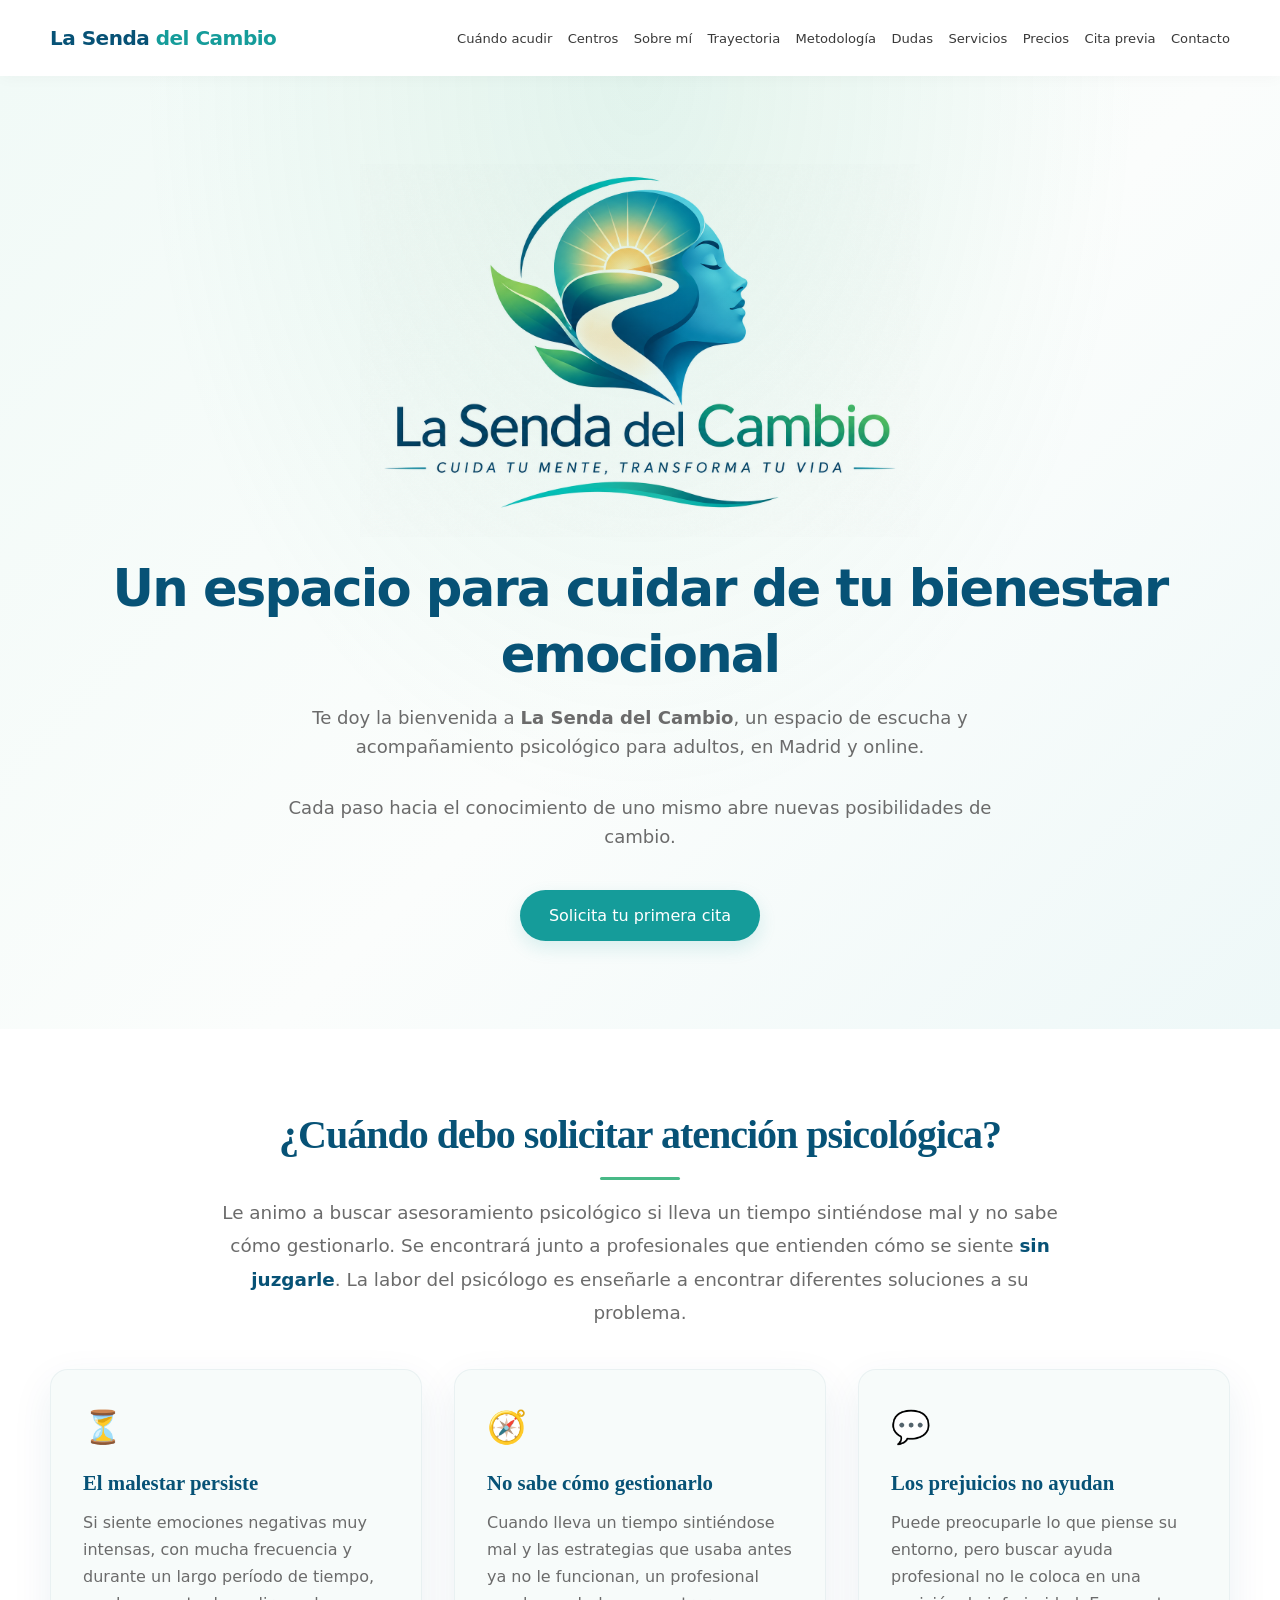
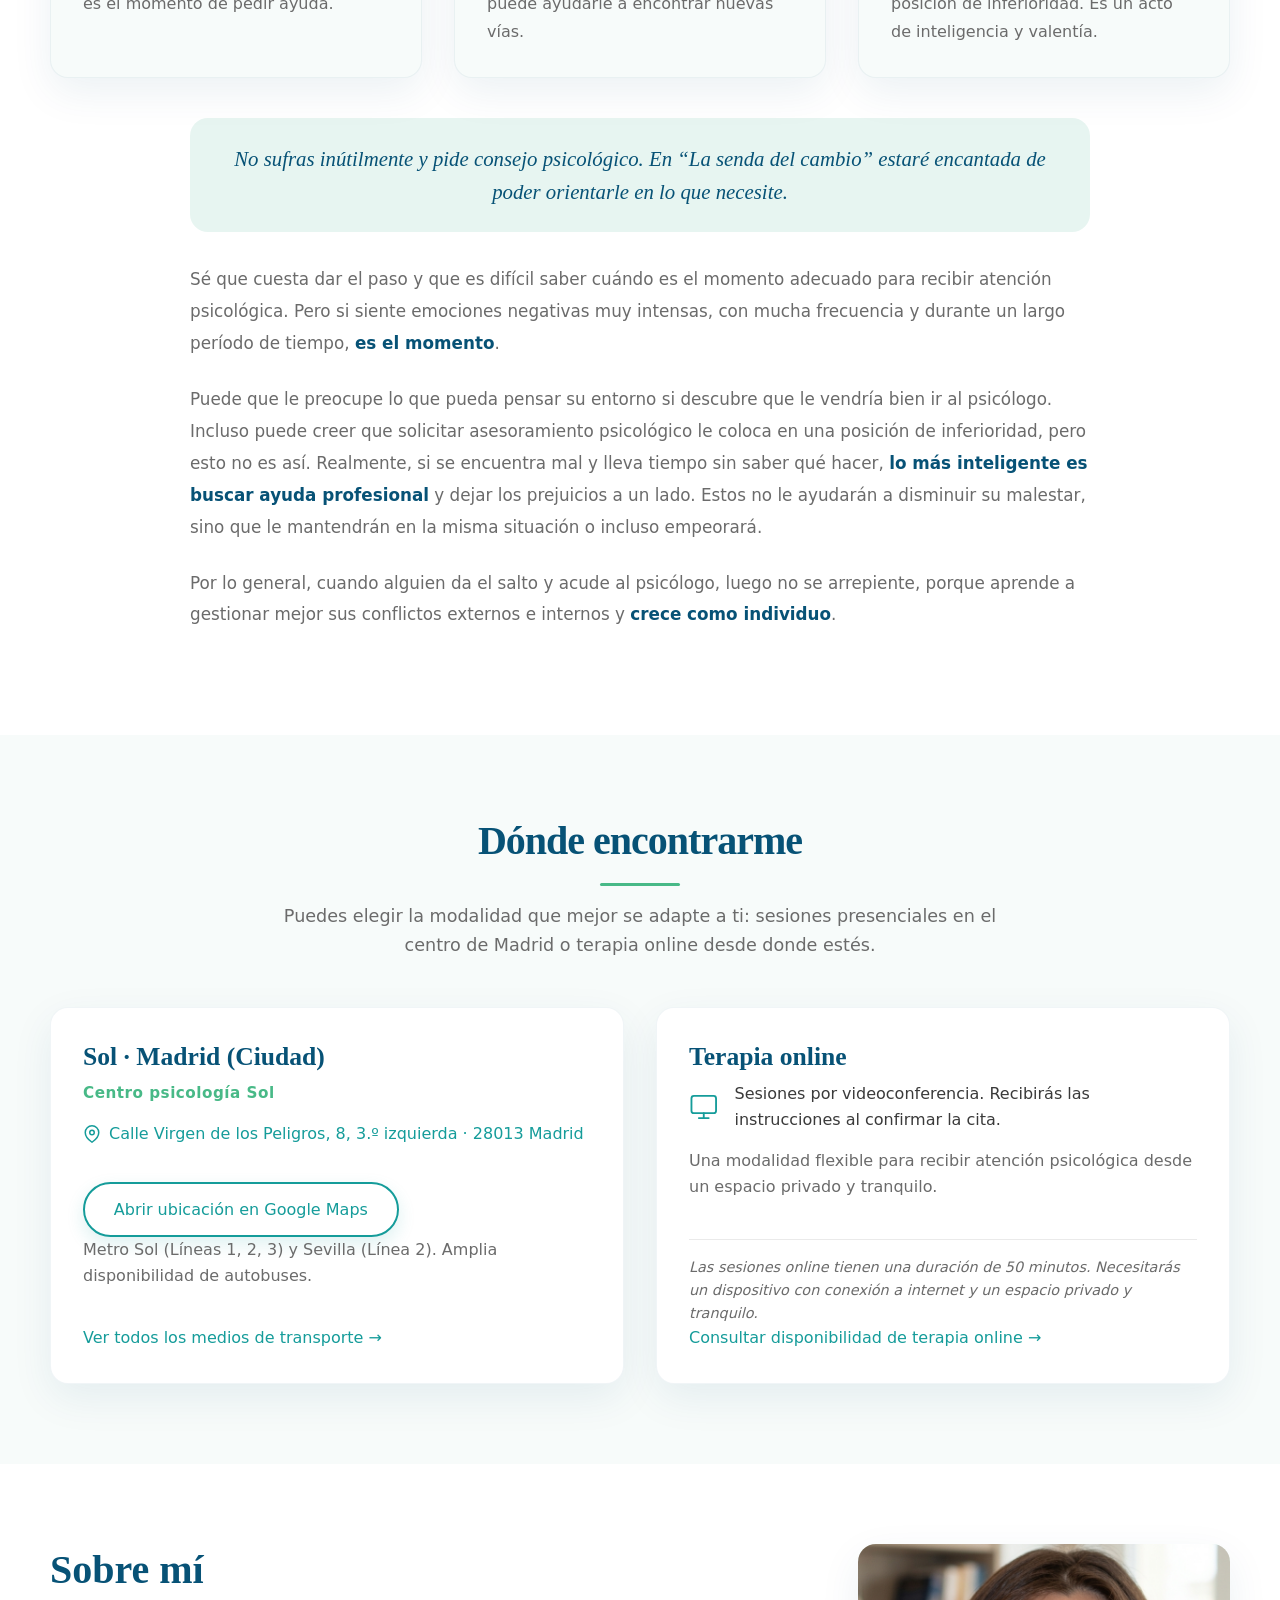
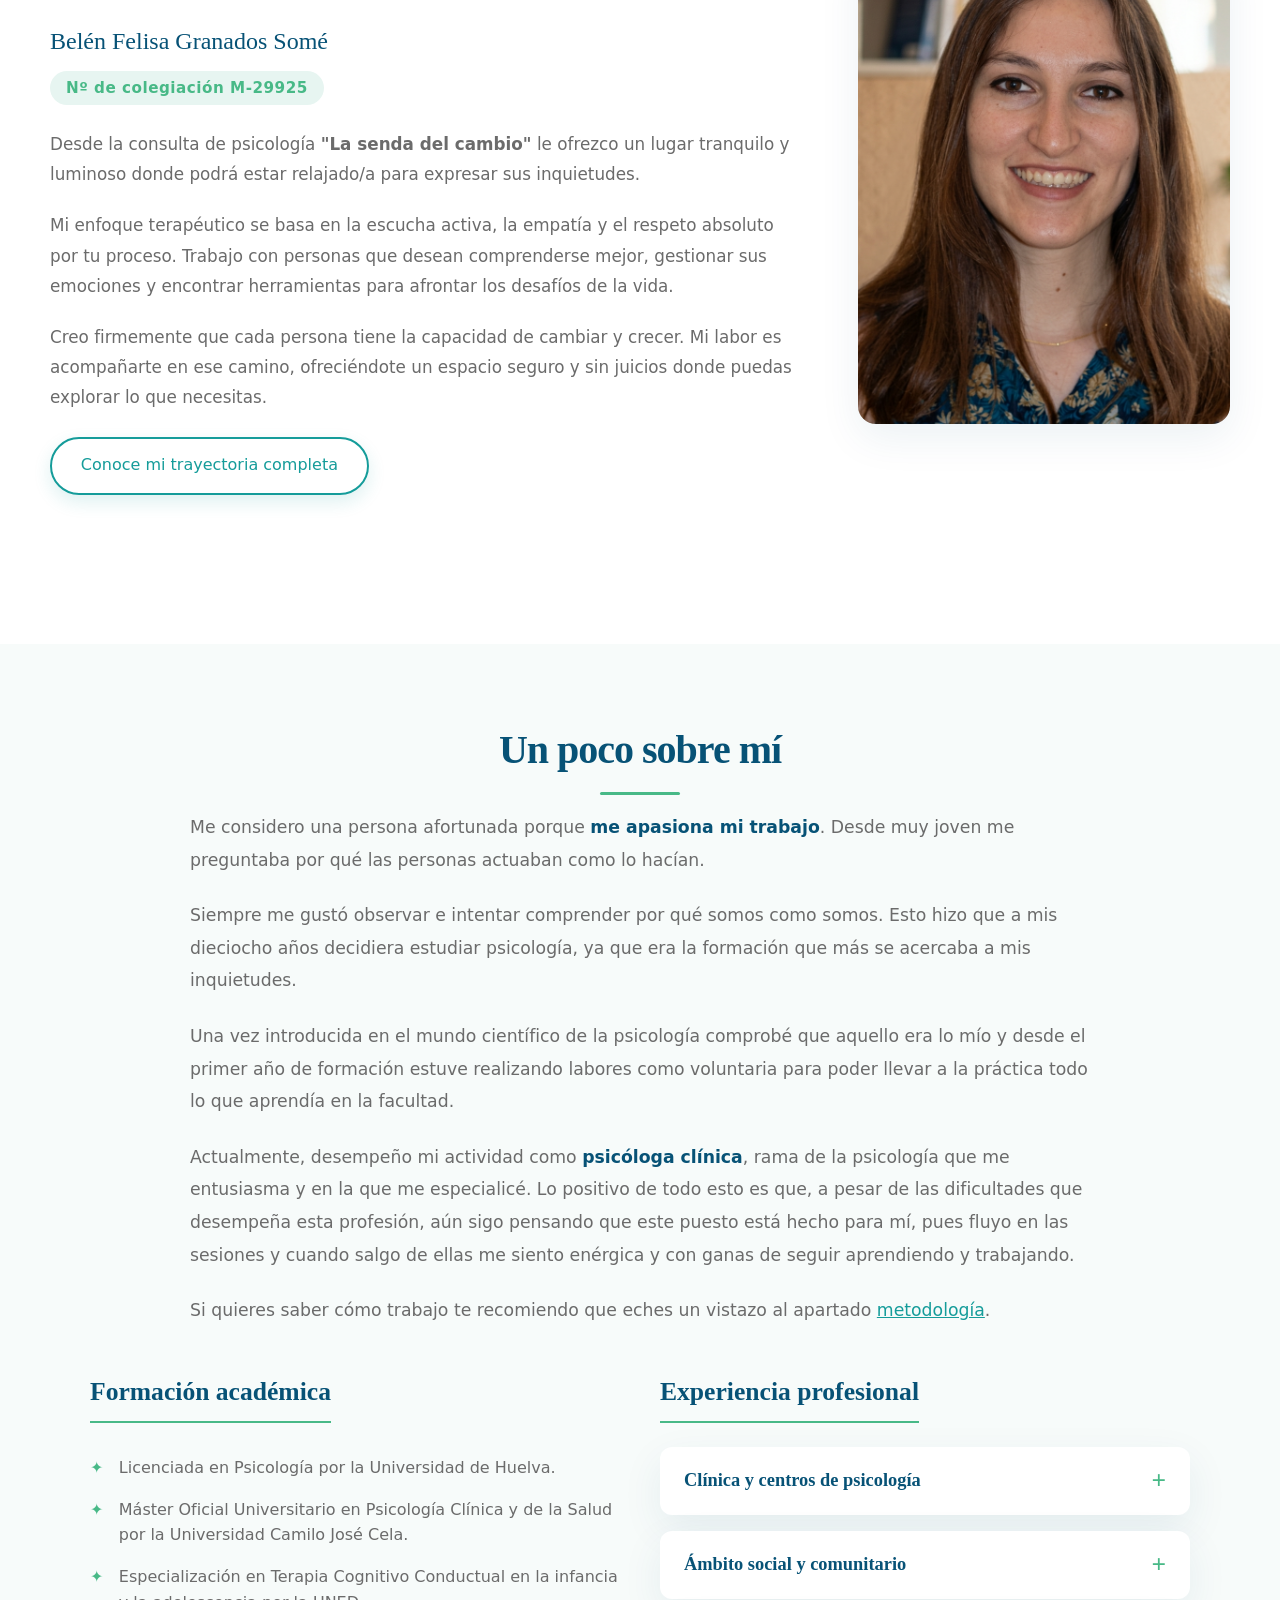
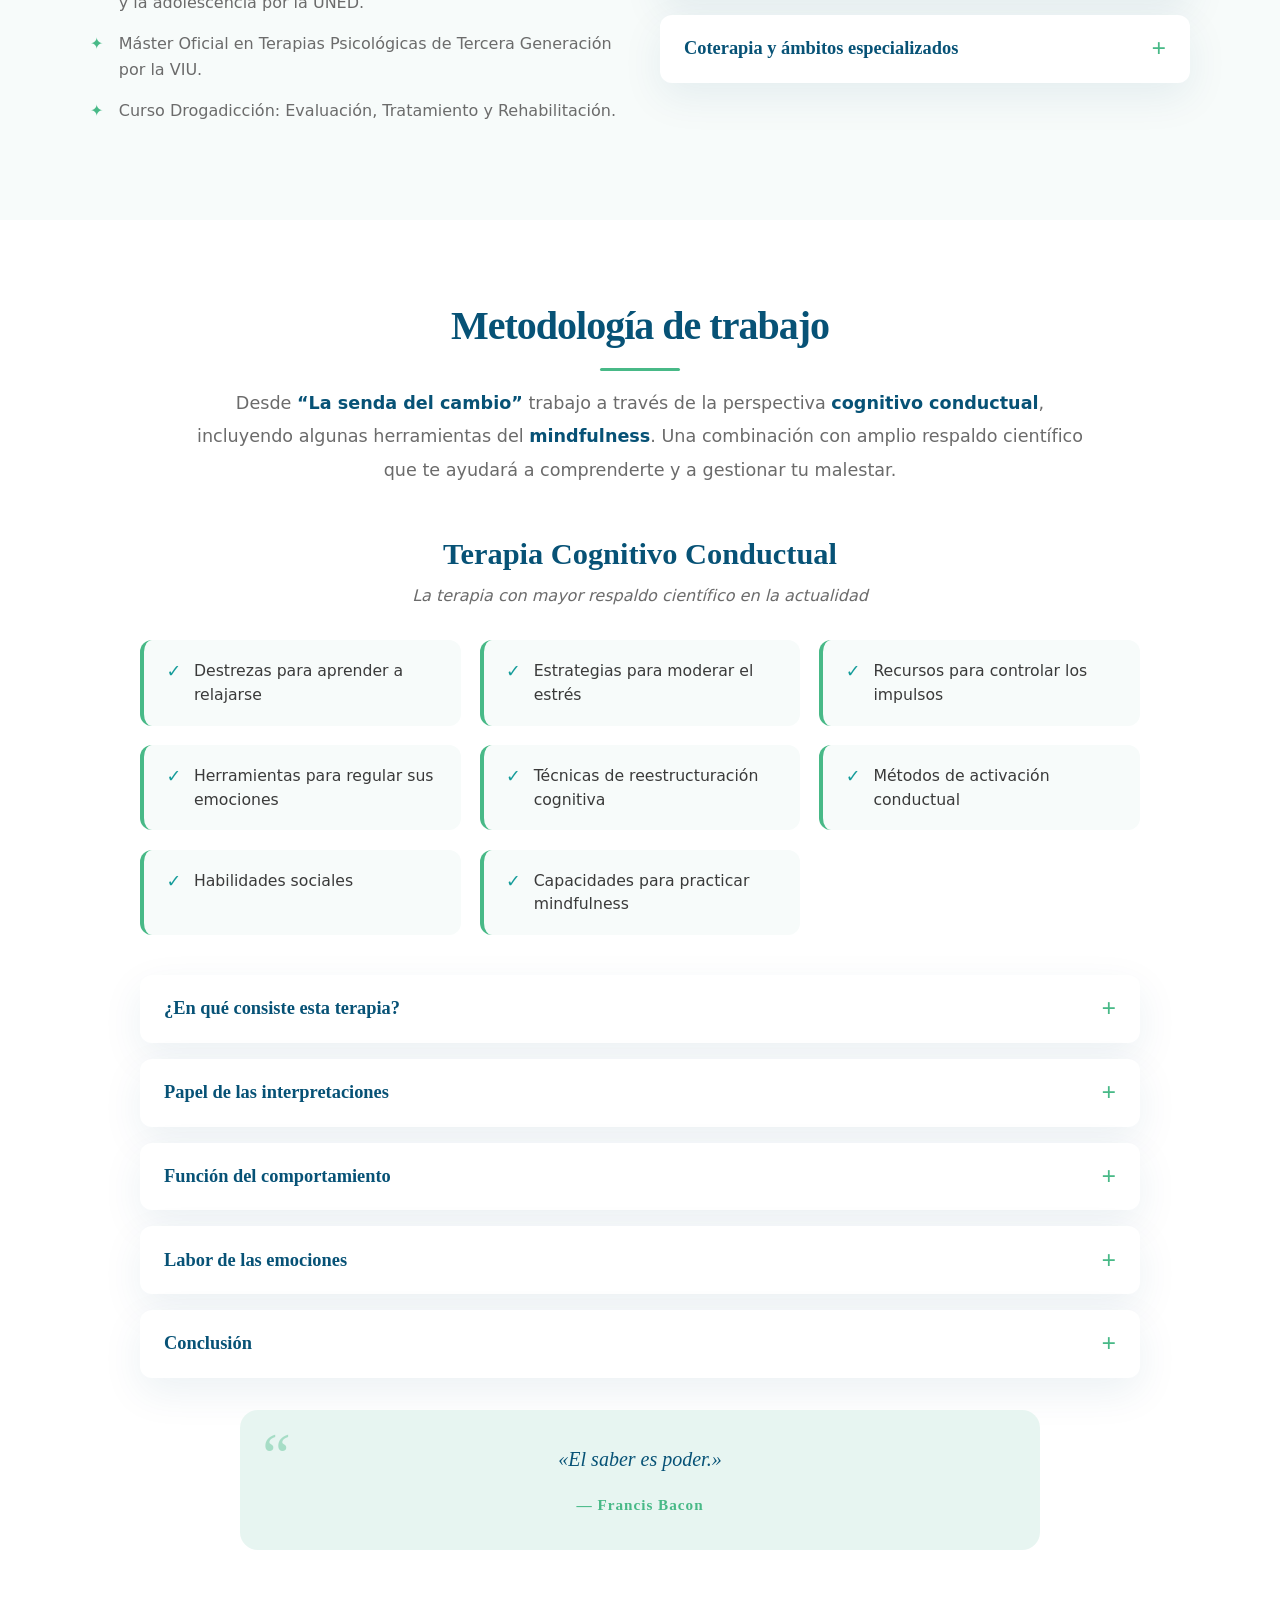
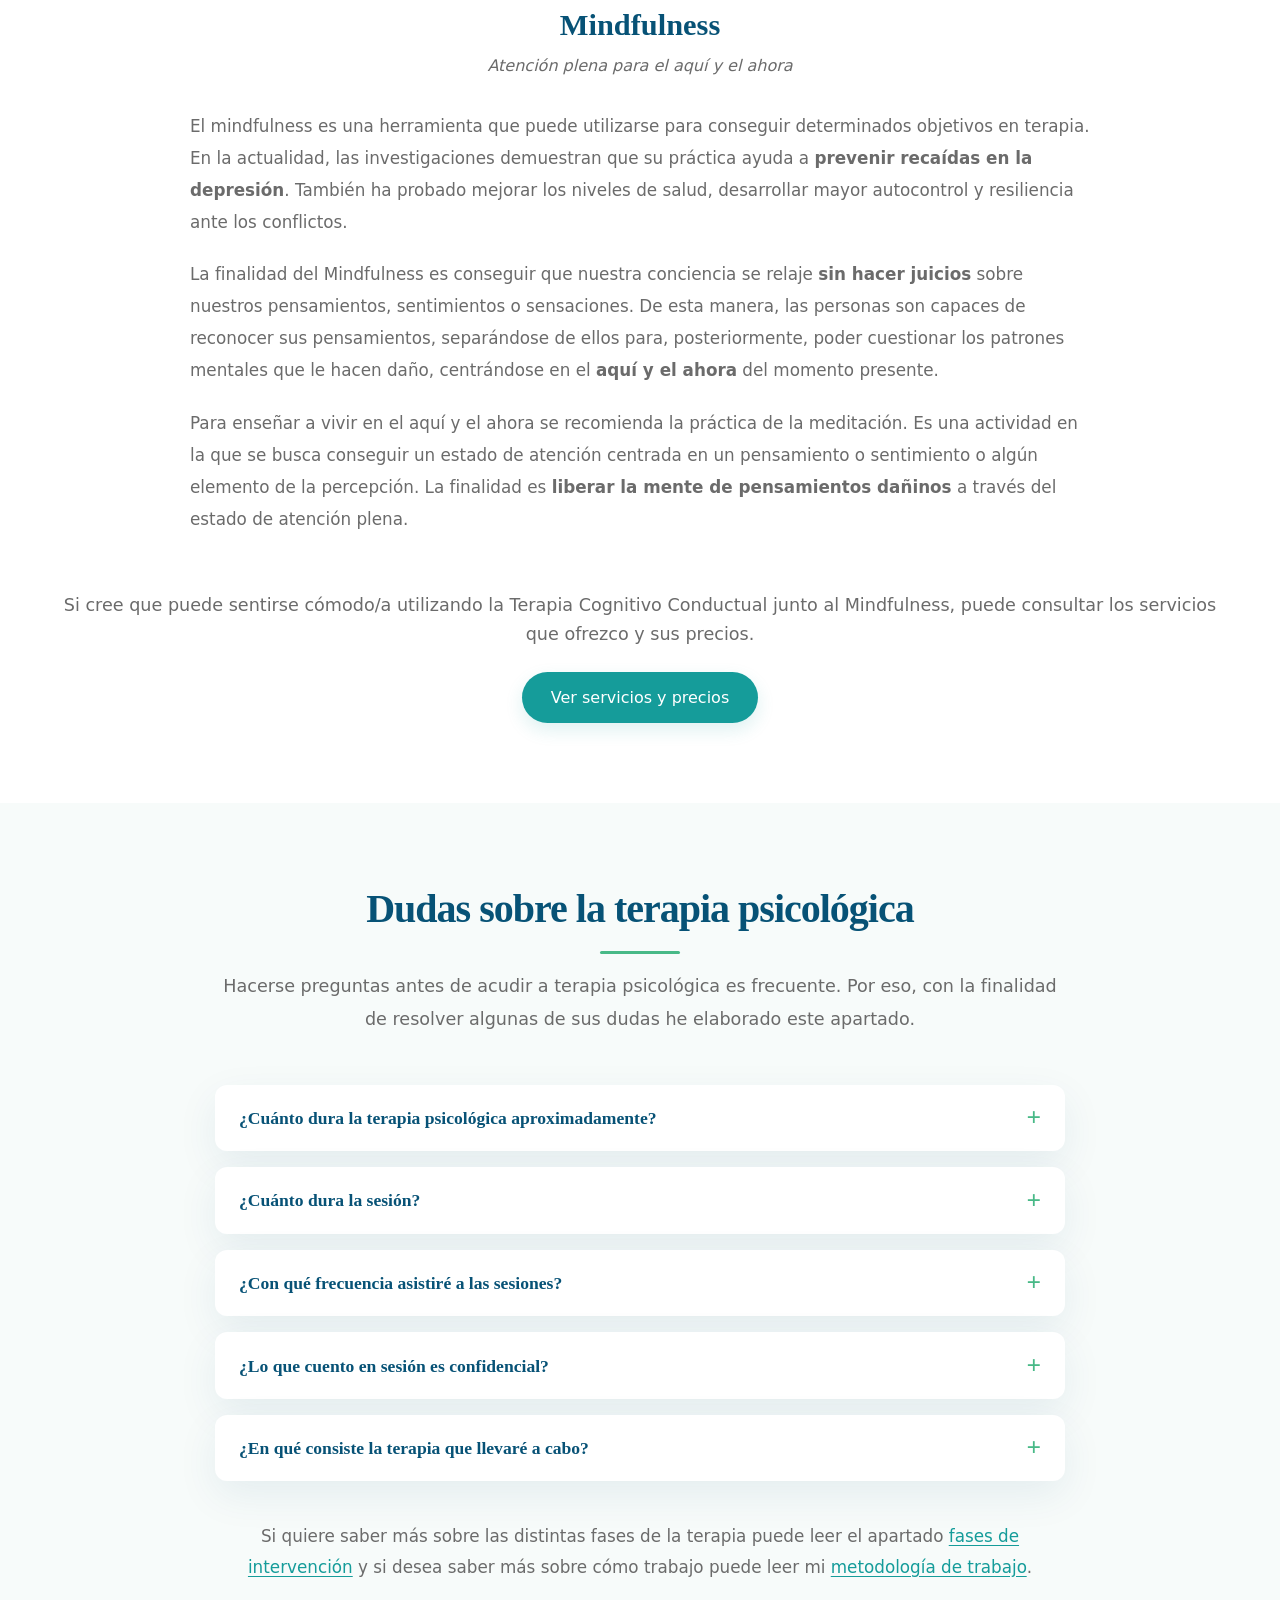
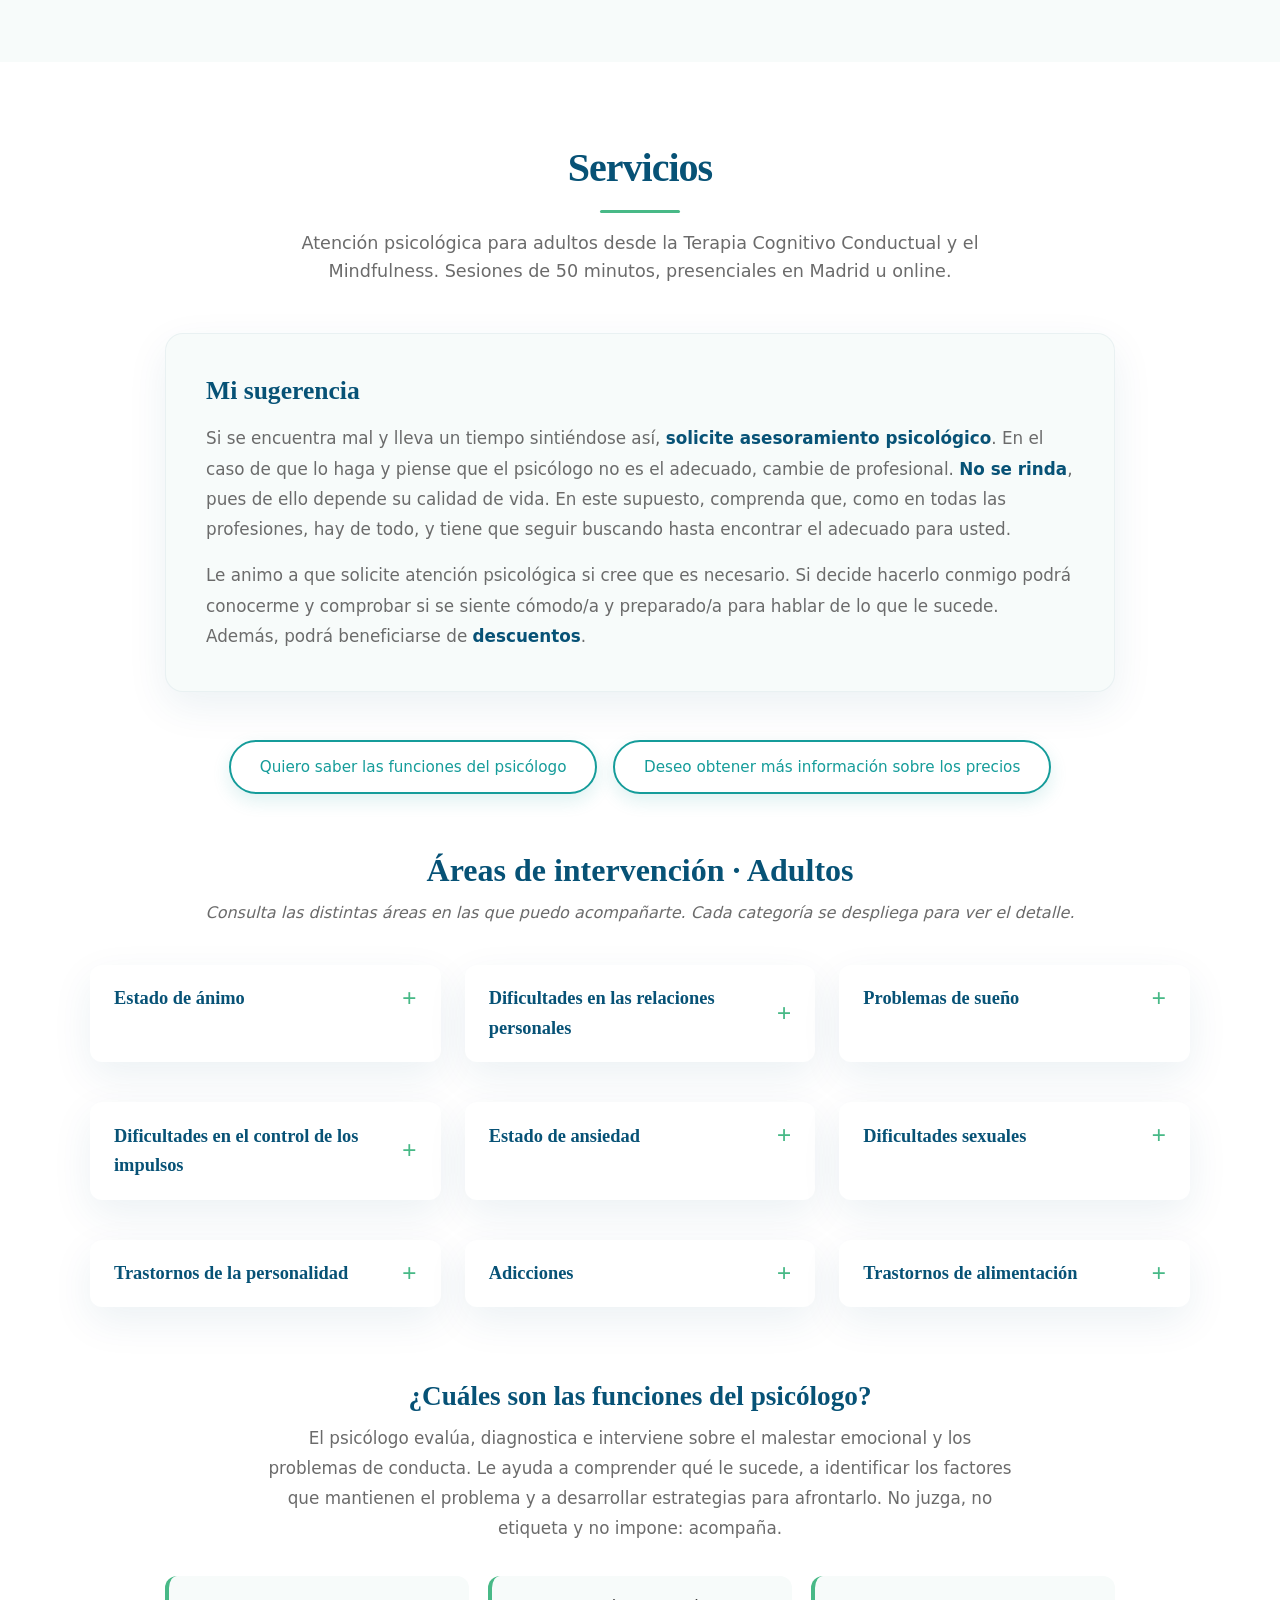
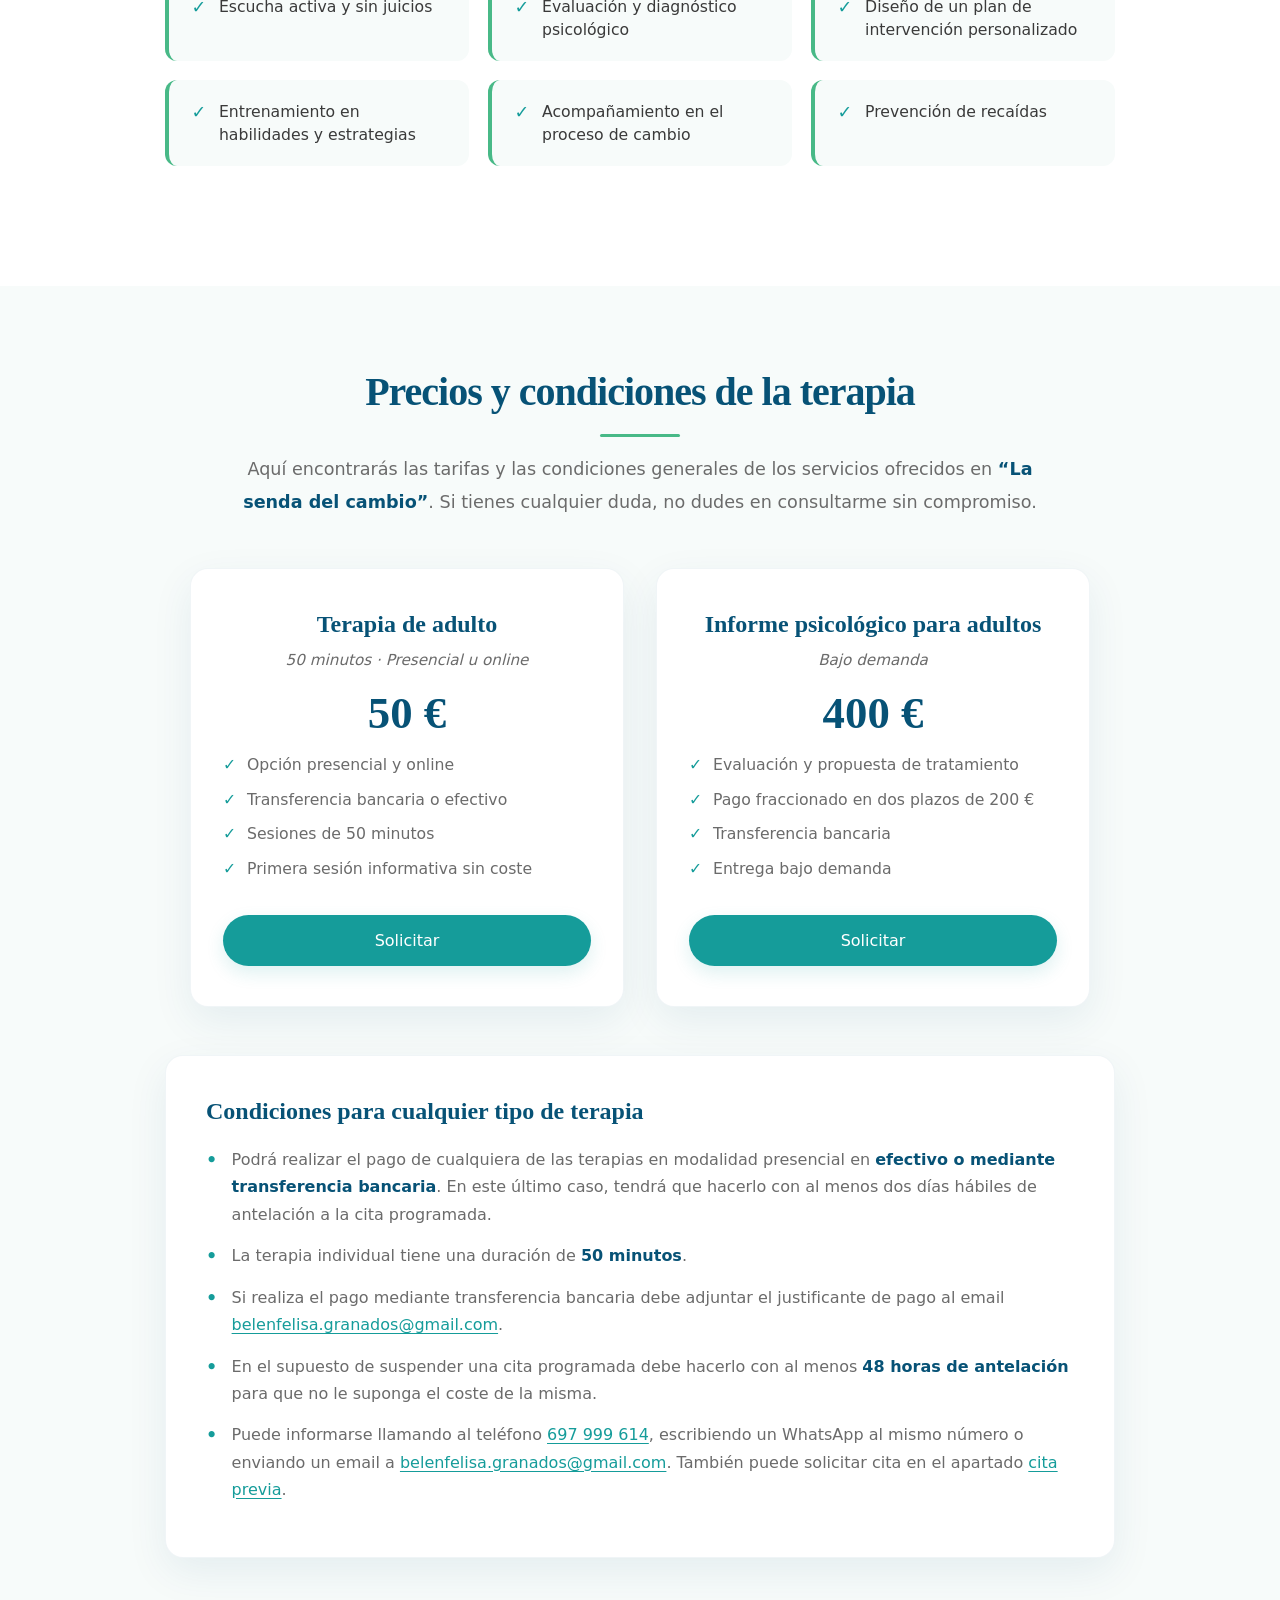
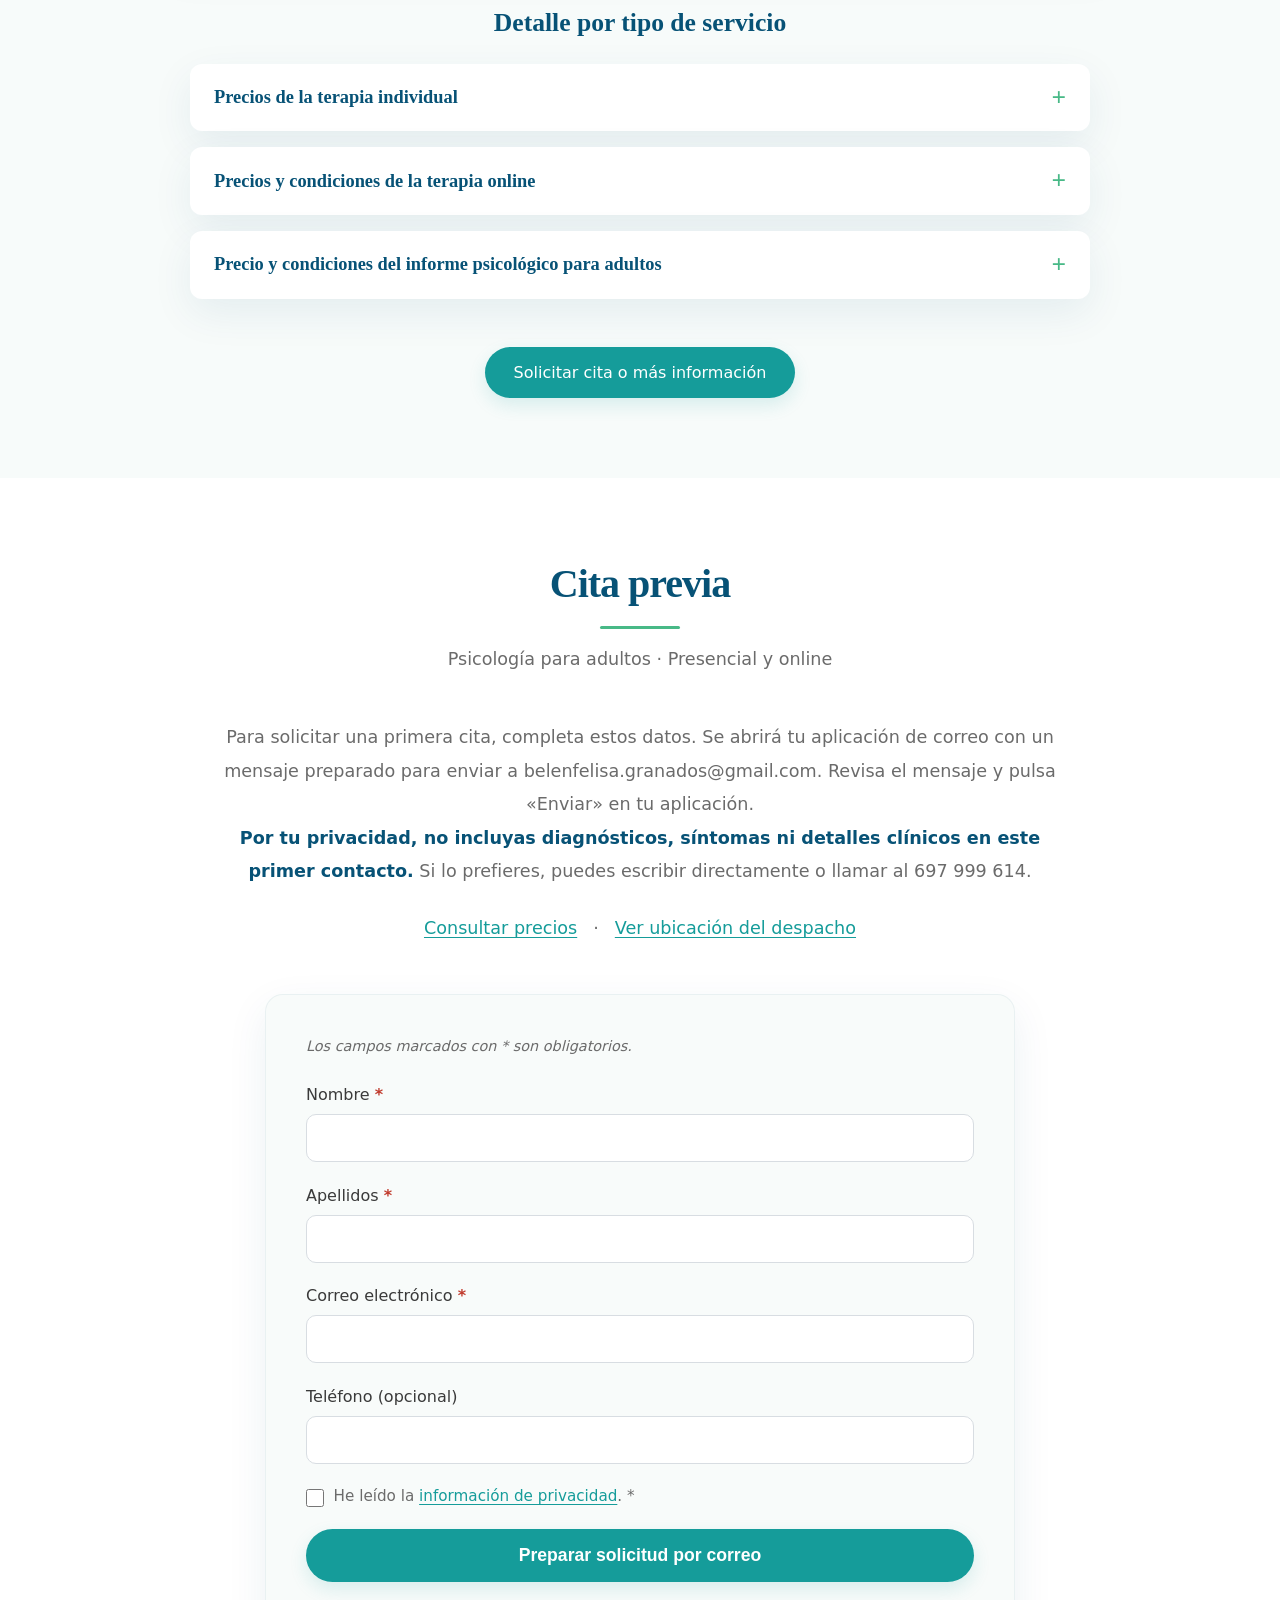
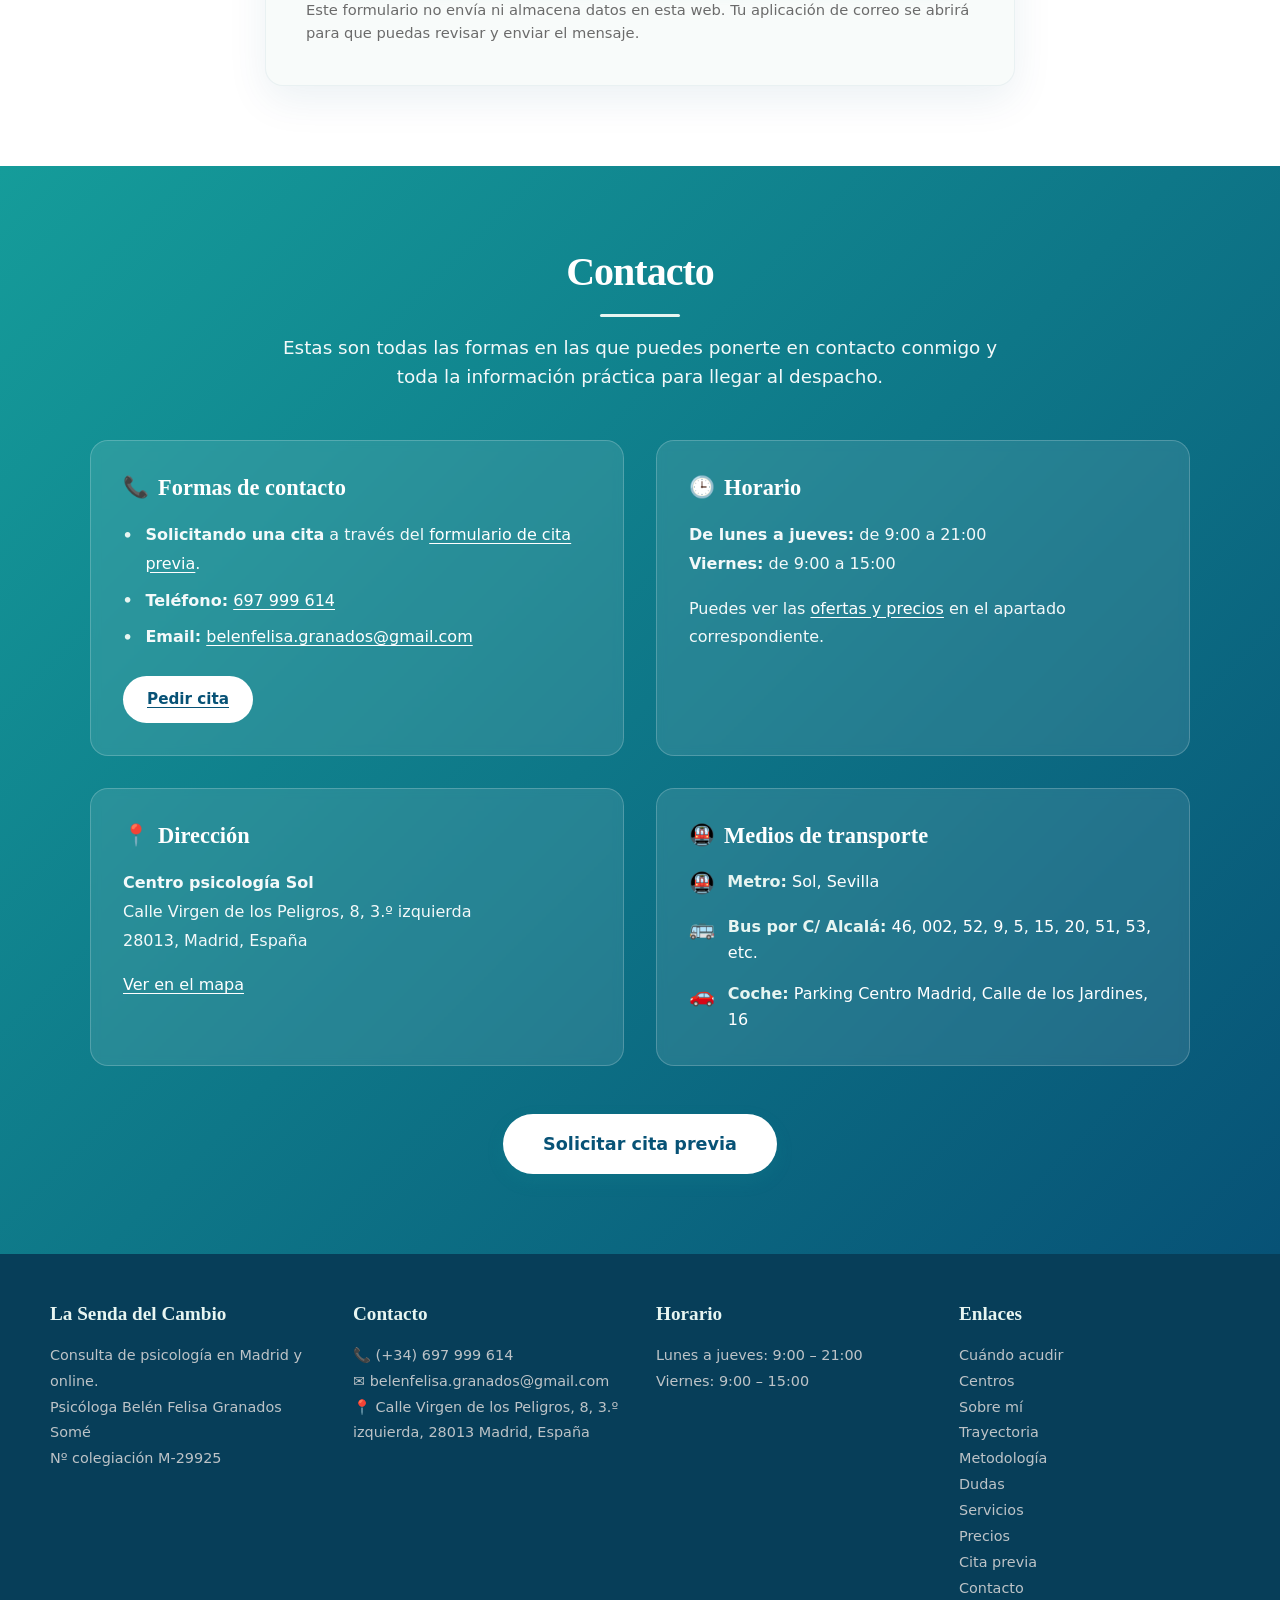
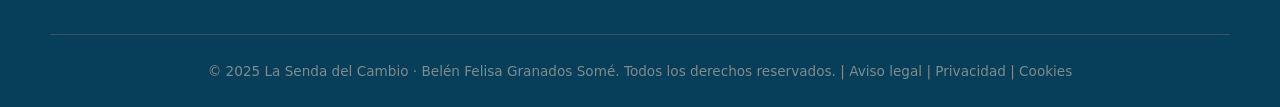
==== index.html @ 0f5fda0b "Actualización de archivos" ====
<!DOCTYPE html>
<html lang="es">
<head>
    <meta charset="UTF-8">
    <meta name="viewport" content="width=device-width, initial-scale=1.0">
    <title>La Senda del Cambio | Psicología en Madrid y online</title>
    <meta name="theme-color" content="#075276">
    <meta name="description" content="Atención psicológica para adultos en Madrid y online. Belén Felisa Granados Somé. Terapia Cognitivo-Conductual y Mindfulness. Consulta información y solicita una primera cita.">
    <meta name="robots" content="index,follow">
    <meta property="og:type" content="website">
    <meta property="og:title" content="La Senda del Cambio | Psicología para adultos">
    <meta property="og:description" content="Un espacio para cuidar de tu bienestar emocional. Atención psicológica para adultos en Madrid y online.">
    <meta property="og:image" content="img/logo-la-senda-del-cambio.png">
    <meta name="twitter:card" content="summary_large_image">
    <link rel="stylesheet" href="css/styles.css">
</head>
<body>

    <a class="skip-link" href="#contenido">Saltar al contenido</a>

    <!-- HEADER -->
    <header>
        <div class="container header-content">
            <div class="logo">La Senda <span>del Cambio</span></div>
            <button class="menu-toggle" type="button" aria-controls="main-navigation" aria-expanded="false">☰ <span>Menú</span></button>
            <nav id="main-navigation" aria-label="Navegación principal">
                <ul>
                    <li><a href="#cuando">Cuándo acudir</a></li>
                    <li><a href="#centros">Centros</a></li>
                    <li><a href="#sobre-mi">Sobre mí</a></li>
                    <li><a href="#trayectoria">Trayectoria</a></li>
                    <li><a href="#metodologia">Metodología</a></li>
                    <li><a href="#dudas">Dudas</a></li>
                    <li><a href="#servicios">Servicios</a></li>
                    <li><a href="#precios">Precios</a></li>
                    <li><a href="#cita">Cita previa</a></li>
                    <li><a href="#contacto">Contacto</a></li>
                </ul>
            </nav>
        </div>
    </header>

    <main id="contenido">
    <!-- HERO -->
    <section class="hero">
        <div class="container">
            <img class="hero-brand" src="img/logo-la-senda-del-cambio.png" alt="La Senda del Cambio — Cuida tu mente, transforma tu vida" width="1536" height="1024" fetchpriority="high">
            <h1>Un espacio para cuidar de tu bienestar emocional</h1>
            <p>Te doy la bienvenida a <strong>La Senda del Cambio</strong>, un espacio de escucha y acompañamiento psicológico para adultos, en Madrid y online.</p>
            <p class="hero-lead">Cada paso hacia el conocimiento de uno mismo abre nuevas posibilidades de cambio.</p>
            <a href="#cita" class="btn">Solicita tu primera cita</a>
        </div>
    </section>

    <!-- CUÁNDO RECIBIR ATENCIÓN PSICOLÓGICA -->
    <section id="cuando" class="cuando-atencion">
        <div class="container">
            <h2 class="section-title">¿Cuándo debo solicitar atención psicológica?</h2>
            <p class="intro">
                Le animo a buscar asesoramiento psicológico si lleva un tiempo sintiéndose mal y no sabe cómo gestionarlo. Se encontrará junto a profesionales que entienden cómo se siente <strong>sin juzgarle</strong>. La labor del psicólogo es enseñarle a encontrar diferentes soluciones a su problema.
            </p>
            <div class="cuando-grid">
                <div class="cuando-item">
                    <span class="icono">⏳</span>
                    <h3>El malestar persiste</h3>
                    <p>Si siente emociones negativas muy intensas, con mucha frecuencia y durante un largo período de tiempo, es el momento de pedir ayuda.</p>
                </div>
                <div class="cuando-item">
                    <span class="icono">🧭</span>
                    <h3>No sabe cómo gestionarlo</h3>
                    <p>Cuando lleva un tiempo sintiéndose mal y las estrategias que usaba antes ya no le funcionan, un profesional puede ayudarle a encontrar nuevas vías.</p>
                </div>
                <div class="cuando-item">
                    <span class="icono">💬</span>
                    <h3>Los prejuicios no ayudan</h3>
                    <p>Puede preocuparle lo que piense su entorno, pero buscar ayuda profesional no le coloca en una posición de inferioridad. Es un acto de inteligencia y valentía.</p>
                </div>
            </div>
            <div class="cuando-texto-largo">
                <p class="destacado">No sufras inútilmente y pide consejo psicológico. En “La senda del cambio” estaré encantada de poder orientarle en lo que necesite.</p>
                <p>Sé que cuesta dar el paso y que es difícil saber cuándo es el momento adecuado para recibir atención psicológica. Pero si siente emociones negativas muy intensas, con mucha frecuencia y durante un largo período de tiempo, <strong>es el momento</strong>.</p>
                <p>Puede que le preocupe lo que pueda pensar su entorno si descubre que le vendría bien ir al psicólogo. Incluso puede creer que solicitar asesoramiento psicológico le coloca en una posición de inferioridad, pero esto no es así. Realmente, si se encuentra mal y lleva tiempo sin saber qué hacer, <strong>lo más inteligente es buscar ayuda profesional</strong> y dejar los prejuicios a un lado. Estos no le ayudarán a disminuir su malestar, sino que le mantendrán en la misma situación o incluso empeorará.</p>
                <p>Por lo general, cuando alguien da el salto y acude al psicólogo, luego no se arrepiente, porque aprende a gestionar mejor sus conflictos externos e internos y <strong>crece como individuo</strong>.</p>
            </div>
        </div>
    </section>

    <!-- CENTROS -->
    <section id="centros" class="centros">
        <div class="container">
            <h2 class="section-title">Dónde encontrarme</h2>
            <p class="section-subtitle">Puedes elegir la modalidad que mejor se adapte a ti: sesiones presenciales en el centro de Madrid o terapia online desde donde estés.</p>
            <div class="centros-grid">
                <div class="centro-card">
                    <h3>Sol · Madrid (Ciudad)</h3>
                    <p class="subtitulo-centro">Centro psicología Sol</p>
                    <p class="ubicacion">
                        <svg width="18" height="18" viewBox="0 0 24 24" fill="none" stroke="currentColor" stroke-width="2" stroke-linecap="round" stroke-linejoin="round"><path d="M21 10c0 7-9 13-9 13s-9-6-9-13a9 9 0 0 1 18 0z"></path><circle cx="12" cy="10" r="3"></circle></svg>
                        Calle Virgen de los Peligros, 8, 3.º izquierda · 28013 Madrid
                    </p>
                    <p class="mapa-enlace"><a class="btn btn-outline" href="https://www.google.com/maps/search/?api=1&query=Calle+Virgen+de+los+Peligros+8+Madrid" target="_blank" rel="noopener noreferrer">Abrir ubicación en Google Maps</a></p>
                    <p class="direccion">Metro Sol (Líneas 1, 2, 3) y Sevilla (Línea 2). Amplia disponibilidad de autobuses.</p>
                    <a href="#contacto" class="link-more">Ver todos los medios de transporte →</a>
                </div>
                <div class="centro-card">
                    <h3>Terapia online</h3>
                    <div class="online-icon">
                        <svg viewBox="0 0 24 24" fill="none" stroke="currentColor" stroke-width="1.5" stroke-linecap="round" stroke-linejoin="round">
                            <rect x="2" y="3" width="20" height="14" rx="2" ry="2"></rect>
                            <line x1="8" y1="21" x2="16" y2="21"></line>
                            <line x1="12" y1="17" x2="12" y2="21"></line>
                        </svg>
                        <span>Sesiones por videoconferencia. Recibirás las instrucciones al confirmar la cita.</span>
                    </div>
                    <p class="direccion">Una modalidad flexible para recibir atención psicológica desde un espacio privado y tranquilo.</p>
                    <p class="nota">Las sesiones online tienen una duración de 50 minutos. Necesitarás un dispositivo con conexión a internet y un espacio privado y tranquilo.</p>
                    <a href="#cita" class="link-more">Consultar disponibilidad de terapia online →</a>
                </div>
            </div>
        </div>
    </section>

    <!-- SOBRE MÍ (RESUMEN) -->
    <section id="sobre-mi" class="sobre-mi">
        <div class="container">
            <div class="sobre-mi-content">
                <div class="sobre-mi-texto">
                    <h2>Sobre mí</h2>
                    <p class="nombre-psicologa">Belén Felisa Granados Somé</p>
                    <span class="colegiacion">Nº de colegiación M-29925</span>
                    <p>Desde la consulta de psicología <strong>"La senda del cambio"</strong> le ofrezco un lugar tranquilo y luminoso donde podrá estar relajado/a para expresar sus inquietudes.</p>
                    <p>Mi enfoque terapéutico se basa en la escucha activa, la empatía y el respeto absoluto por tu proceso. Trabajo con personas que desean comprenderse mejor, gestionar sus emociones y encontrar herramientas para afrontar los desafíos de la vida.</p>
                    <p>Creo firmemente que cada persona tiene la capacidad de cambiar y crecer. Mi labor es acompañarte en ese camino, ofreciéndote un espacio seguro y sin juicios donde puedas explorar lo que necesitas.</p>
                    <p style="margin-top:1.5rem;"><a href="#trayectoria" class="btn btn-outline">Conoce mi trayectoria completa</a></p>
                </div>
                <div class="sobre-mi-imagen">
                    <img src="img/belen-felisa-granados.jpg" alt="Fotografía profesional de Belén Felisa Granados Somé" loading="lazy" decoding="async">
                </div>
            </div>
        </div>
    </section>

    <!-- TRAYECTORIA -->
    <section id="trayectoria" class="trayectoria">
        <div class="container">
            <h2 class="section-title">Un poco sobre mí</h2>
            <div class="intro-bio">
                <p>Me considero una persona afortunada porque <strong>me apasiona mi trabajo</strong>. Desde muy joven me preguntaba por qué las personas actuaban como lo hacían.</p>
                <p>Siempre me gustó observar e intentar comprender por qué somos como somos. Esto hizo que a mis dieciocho años decidiera estudiar psicología, ya que era la formación que más se acercaba a mis inquietudes.</p>
                <p>Una vez introducida en el mundo científico de la psicología comprobé que aquello era lo mío y desde el primer año de formación estuve realizando labores como voluntaria para poder llevar a la práctica todo lo que aprendía en la facultad.</p>
                <p>Actualmente, desempeño mi actividad como <strong>psicóloga clínica</strong>, rama de la psicología que me entusiasma y en la que me especialicé. Lo positivo de todo esto es que, a pesar de las dificultades que desempeña esta profesión, aún sigo pensando que este puesto está hecho para mí, pues fluyo en las sesiones y cuando salgo de ellas me siento enérgica y con ganas de seguir aprendiendo y trabajando.</p>
                <p>Si quieres saber cómo trabajo te recomiendo que eches un vistazo al apartado <a href="#metodologia" style="color:var(--color-primary); text-decoration:underline;">metodología</a>.</p>
            </div>

            <div class="trayectoria-grid">
                <div class="trayectoria-col">
                    <h3>Formación académica</h3>
                    <ul>
                        <li>Licenciada en Psicología por la Universidad de Huelva.</li>
                        <li>Máster Oficial Universitario en Psicología Clínica y de la Salud por la Universidad Camilo José Cela.</li>
                        <li>Especialización en Terapia Cognitivo Conductual en la infancia y la adolescencia por la UNED.</li>
                        <li>Máster Oficial en Terapias Psicológicas de Tercera Generación por la VIU.</li>
                        <li>Curso Drogadicción: Evaluación, Tratamiento y Rehabilitación.</li>
                    </ul>
                </div>
                <div class="trayectoria-col">
                    <h3>Experiencia profesional</h3>
                    <details class="acordeon">
                        <summary>Clínica y centros de psicología</summary>
                        <div class="acordeon-content">
                            <ul>
                                <li>Psicóloga de adultos e infantojuvenil en Clínica Valdelasfuentes.</li>
                                <li>Psicóloga de adultos e infantojuvenil en centro de psicología “Despertares”.</li>
                                <li>Psicóloga de adultos e infantojuvenil en centro de psicología “Psiconet”.</li>
                                <li>Psicóloga infantojuvenil y adultos en centro de psicología “Grupo Personaliza”.</li>
                            </ul>
                        </div>
                    </details>
                    <details class="acordeon">
                        <summary>Ámbito social y comunitario</summary>
                        <div class="acordeon-content">
                            <ul>
                                <li>Psicóloga voluntaria en la Fundación ANAR.</li>
                                <li>Psicóloga en el área de la mujer en el Ayuntamiento de Collado Villalba.</li>
                                <li>Psicóloga en la Unidad de Psicooncología en el Hospital Puerta del Hierro.</li>
                            </ul>
                        </div>
                    </details>
                    <details class="acordeon">
                        <summary>Coterapia y ámbitos especializados</summary>
                        <div class="acordeon-content">
                            <ul>
                                <li>Coterapia en Vitalia (Centro de día para mayores).</li>
                                <li>Coterapia en sesiones de musicoterapia con niños diagnosticados de TEA en la Universidad de Huelva.</li>
                                <li>Coterapia en centro de neuropsicología y rehabilitación “Seren”.</li>
                                <li>Coterapia en centro de psicología y sexología “Instituto de Salud Vidacer”.</li>
                            </ul>
                        </div>
                    </details>
                </div>
            </div>
        </div>
    </section>

    <!-- METODOLOGÍA -->
    <section id="metodologia" class="metodologia">
        <div class="container">
            <h2 class="section-title">Metodología de trabajo</h2>
            <p class="intro-metodo">
                Desde <strong>“La senda del cambio”</strong> trabajo a través de la perspectiva <strong>cognitivo conductual</strong>, incluyendo algunas herramientas del <strong>mindfulness</strong>. Una combinación con amplio respaldo científico que te ayudará a comprenderte y a gestionar tu malestar.
            </p>

            <div class="metodo-bloque">
                <h3 class="bloque-titulo">Terapia Cognitivo Conductual</h3>
                <p class="bloque-sub">La terapia con mayor respaldo científico en la actualidad</p>

                <div class="tecnicas-grid">
                    <div class="tecnica-item"><span class="check">✓</span><span class="texto">Destrezas para aprender a relajarse</span></div>
                    <div class="tecnica-item"><span class="check">✓</span><span class="texto">Estrategias para moderar el estrés</span></div>
                    <div class="tecnica-item"><span class="check">✓</span><span class="texto">Recursos para controlar los impulsos</span></div>
                    <div class="tecnica-item"><span class="check">✓</span><span class="texto">Herramientas para regular sus emociones</span></div>
                    <div class="tecnica-item"><span class="check">✓</span><span class="texto">Técnicas de reestructuración cognitiva</span></div>
                    <div class="tecnica-item"><span class="check">✓</span><span class="texto">Métodos de activación conductual</span></div>
                    <div class="tecnica-item"><span class="check">✓</span><span class="texto">Habilidades sociales</span></div>
                    <div class="tecnica-item"><span class="check">✓</span><span class="texto">Capacidades para practicar mindfulness</span></div>
                </div>

                <details class="acordeon">
                    <summary>¿En qué consiste esta terapia?</summary>
                    <div class="acordeon-content">
                        <p style="margin-bottom:1rem;">Actualmente, la Terapia Cognitivo Conductual ha demostrado ser la más efectiva de las terapias basadas en la evidencia científica. Es decir, numerosos estudios han demostrado que las personas mejoran gracias al tratamiento y no por otros motivos. Por eso, se han elaborado guías de tratamiento como la división 12 de la APA o las Guías de Práctica Clínica del Sistema Nacional de Salud que la avalan.</p>
                        <p>La Terapia Cognitivo Conductual le ayudará a entender cómo piensa sobre sí mismo, los demás y el mundo en general y qué implica pensar de ese modo. También le permitirá comprender por qué se comporta cómo lo hace y cómo influye esto en su vida. El objetivo es <strong>enseñarle a identificar y cambiar los pensamientos y comportamientos que le generan malestar</strong> para empezar a sentirse mejor.</p>
                    </div>
                </details>

                <details class="acordeon">
                    <summary>Papel de las interpretaciones</summary>
                    <div class="acordeon-content">
                        <p style="margin-bottom:1rem;">La Terapia Cognitivo Conductual opina que las interpretaciones que hacemos de lo que nos sucede nos llevan a sentir y actuar de un modo determinado.</p>
                        <p style="margin-bottom:1rem;">Por ejemplo, imagina que un amigo suspende la cita que tenía prevista con nosotros. Este nos dice que no puede asistir porque le ha surgido un imprevisto urgente. Ante esta situación hay varias interpretaciones posibles:</p>
                        <ul>
                            <li>Si pensamos que lo que nos dice es verdad, probablemente nuestra molestia será menor y seguramente querremos organizar otro encuentro.</li>
                            <li>En cambio, si pensamos que nos está mintiendo y que tan solo pone excusas, posiblemente nos sintamos enfadados y/o tristes y reaccionemos negativamente mostrándonos reacios a quedar en otra ocasión.</li>
                        </ul>
                        <p>Por esto, ante una misma situación, podríamos actuar y sentir de un modo distinto en función de lo que interpretemos.</p>
                    </div>
                </details>

                <details class="acordeon">
                    <summary>Función del comportamiento</summary>
                    <div class="acordeon-content">
                        <p style="margin-bottom:1rem;">Esta terapia defiende la idea de que nuestro comportamiento influye en nuestra forma de pensar y sentir. Siguiendo con el ejemplo anterior, si pensamos que ha puesto excusas puede que nos sintamos indignados y que utilicemos un tono de voz inapropiado. Este comportamiento irascible provocará un aumento en nuestro nivel de activación fisiológica. Seguidamente, este incremento implicará un mayor número de pensamientos negativos relacionados con nuestro amigo y un significativo malestar emocional.</p>
                        <p style="margin-bottom:1rem;">No quiero decir que enfadarse sea malo, a veces hay que hacerlo para poner límites y defender nuestros derechos. A lo que me refiero es que, en ocasiones, lo hacemos antes de tiempo sin tener evidencias de ello. Como consecuencia sufrimos malas experiencias que se podrían haber evitado. Uno de los objetivos será <strong>enseñarle a distinguir cuándo es positivo mostrarse enfadado y cuándo no es apropiado</strong>, además de cómo hacerlo.</p>
                    </div>
                </details>

                <details class="acordeon">
                    <summary>Labor de las emociones</summary>
                    <div class="acordeon-content">
                        <p>El malestar emocional también supondrá un mayor número de pensamientos negativos y un comportamiento más descontrolado. Por eso, cuando nos sentimos mal tendemos a ver nuestro pasado, presente y futuro más negativo de lo que fue, es o podrá ser, mostrando una actitud más negativa con nosotros mismos, los demás y el mundo. La Terapia Cognitivo Conductual le ayudará a <strong>centrar su atención en lo que suma en su vida</strong> y, respecto a lo que resta, le enseñará a aceptarlo y enfrentarlo.</p>
                    </div>
                </details>

                <details class="acordeon">
                    <summary>Conclusión</summary>
                    <div class="acordeon-content">
                        <p style="margin-bottom:1rem;">La Terapia Cognitivo Conductual tiene como finalidad enseñarle a entender la relación que existe entre los pensamientos, sentimientos y comportamientos y cómo estos alteran los resultados de lo que sucede. Si comprendemos esto, evitaremos empeorar los acontecimientos que experimentamos y afrontaremos mejor las circunstancias.</p>
                        <p>Como dijo Francis Bacon, <strong>«el saber es poder»</strong>; con esto quiero decir que si nos conocemos a nosotros mismos podremos saber por qué nos afectan determinadas cosas y cómo conseguir que nos afecten menos. El psicólogo le ayudará a conocerse y encontrar las interpretaciones que le ayuden a enfrentar mejor las circunstancias. Para ello, le enseñará determinadas estrategias que tendrá que practicar diariamente tras las sesiones.</p>
                    </div>
                </details>

                <blockquote class="cita-bacon">
                    «El saber es poder.»
                    <span class="autor-cita">— Francis Bacon</span>
                </blockquote>
            </div>

            <div class="metodo-bloque">
                <h3 class="bloque-titulo">Mindfulness</h3>
                <p class="bloque-sub">Atención plena para el aquí y el ahora</p>
                <div style="max-width:900px; margin:0 auto; font-size:1.05rem; color:var(--color-text-light); line-height:1.9;">
                    <p style="margin-bottom:1.3rem;">El mindfulness es una herramienta que puede utilizarse para conseguir determinados objetivos en terapia. En la actualidad, las investigaciones demuestran que su práctica ayuda a <strong>prevenir recaídas en la depresión</strong>. También ha probado mejorar los niveles de salud, desarrollar mayor autocontrol y resiliencia ante los conflictos.</p>
                    <p style="margin-bottom:1.3rem;">La finalidad del Mindfulness es conseguir que nuestra conciencia se relaje <strong>sin hacer juicios</strong> sobre nuestros pensamientos, sentimientos o sensaciones. De esta manera, las personas son capaces de reconocer sus pensamientos, separándose de ellos para, posteriormente, poder cuestionar los patrones mentales que le hacen daño, centrándose en el <strong>aquí y el ahora</strong> del momento presente.</p>
                    <p>Para enseñar a vivir en el aquí y el ahora se recomienda la práctica de la meditación. Es una actividad en la que se busca conseguir un estado de atención centrada en un pensamiento o sentimiento o algún elemento de la percepción. La finalidad es <strong>liberar la mente de pensamientos dañinos</strong> a través del estado de atención plena.</p>
                </div>
            </div>

            <div style="text-align:center; margin-top:2.5rem;">
                <p style="font-size:1.1rem; color:var(--color-text-light); margin-bottom:1.5rem;">Si cree que puede sentirse cómodo/a utilizando la Terapia Cognitivo Conductual junto al Mindfulness, puede consultar los servicios que ofrezco y sus precios.</p>
                <a href="#servicios" class="btn">Ver servicios y precios</a>
            </div>
        </div>
    </section>

    <!-- DUDAS SOBRE LA TERAPIA -->
    <section id="dudas" class="dudas">
        <div class="container">
            <h2 class="section-title">Dudas sobre la terapia psicológica</h2>
            <p class="intro-faq">
                Hacerse preguntas antes de acudir a terapia psicológica es frecuente. Por eso, con la finalidad de resolver algunas de sus dudas he elaborado este apartado.
            </p>

            <div class="faq-lista">
                <details class="acordeon">
                    <summary>¿Cuánto dura la terapia psicológica aproximadamente?</summary>
                    <div class="acordeon-content">
                        <p>La duración de un proceso terapéutico depende de las necesidades, los objetivos acordados y la evolución de cada persona. No es posible establecer de antemano un plazo igual para todos los casos; revisaremos periódicamente el progreso y la conveniencia de continuar.</p>
                        <p>No obstante, el cliente podrá abandonar el tratamiento cuando lo desee.</p>
                    </div>
                </details>

                <details class="acordeon">
                    <summary>¿Cuánto dura la sesión?</summary>
                    <div class="acordeon-content">
                        <p>Las sesiones duran <strong>50 minutos</strong>.</p>
                    </div>
                </details>

                <details class="acordeon">
                    <summary>¿Con qué frecuencia asistiré a las sesiones?</summary>
                    <div class="acordeon-content">
                        <p>Por lo general, para que el tratamiento sea eficaz, al comenzar la terapia se recomienda venir <strong>una vez a la semana</strong>. Posteriormente, al mejorar la sintomatología y no prever una recaída, se empieza a acudir <strong>cada quince días</strong>. Finalmente, asistirá <strong>una vez al mes</strong> hasta recibir el alta.</p>
                        <p>Sin embargo, siempre será el cliente el que decida, en última instancia, con qué frecuencia acudir a las sesiones. Aunque es mi labor como profesional y experta en la materia sugerir una frecuencia en función de las circunstancias que observe.</p>
                    </div>
                </details>

                <details class="acordeon">
                    <summary>¿Lo que cuento en sesión es confidencial?</summary>
                    <div class="acordeon-content">
                        <p>La información compartida durante la atención psicológica se trata de forma confidencial y conforme a las obligaciones legales y deontológicas aplicables. La confidencialidad puede estar sujeta a excepciones previstas por la normativa; estas circunstancias se valorarán caso por caso y se explicarán cuando corresponda.</p>
                    </div>
                </details>

                <details class="acordeon">
                    <summary>¿En qué consiste la terapia que llevaré a cabo?</summary>
                    <div class="acordeon-content">
                        <p>Durante las primeras sesiones le haré preguntas sobre su vida en general para poder identificar qué le pasa. Después le explicaré qué le está sucediendo y le sugeriré una forma de cambiar la dinámica. En el resto de sesiones me centraré en su presente teniendo en cuenta los objetivos que nos hemos propuesto juntos.</p>
                        <p>Tras las sesiones usted se llevará <strong>ejercicios que tendrá que realizar en casa</strong> para poner en práctica lo aprendido. De este modo, cambiará malos hábitos de comportamientos, pensamientos y sentimientos que le hacen sufrir en exceso.</p>
                        <p>No obstante, no está obligado a hacer los ejercicios, pero si no los realiza la sintomatología se mantendrá durante más tiempo. Por lo tanto, la recuperación será más lenta y la terapia más larga, corriendo el riesgo de que se desmotive.</p>
                    </div>
                </details>
            </div>

            <p class="faq-cta">
                Si quiere saber más sobre las distintas fases de la terapia puede leer el apartado <a href="#metodologia">fases de intervención</a> y si desea saber más sobre cómo trabajo puede leer mi <a href="#metodologia">metodología de trabajo</a>.
            </p>
        </div>
    </section>

    <!-- SERVICIOS -->
    <section id="servicios" class="servicios">
        <div class="container">
            <h2 class="section-title">Servicios</h2>
            <p class="section-subtitle">Atención psicológica para adultos desde la Terapia Cognitivo Conductual y el Mindfulness. Sesiones de 50 minutos, presenciales en Madrid u online.</p>

            <div class="sugerencia-box">
                <h3>Mi sugerencia</h3>
                <p>Si se encuentra mal y lleva un tiempo sintiéndose así, <strong>solicite asesoramiento psicológico</strong>. En el caso de que lo haga y piense que el psicólogo no es el adecuado, cambie de profesional. <strong>No se rinda</strong>, pues de ello depende su calidad de vida. En este supuesto, comprenda que, como en todas las profesiones, hay de todo, y tiene que seguir buscando hasta encontrar el adecuado para usted.</p>
                <p>Le animo a que solicite atención psicológica si cree que es necesario. Si decide hacerlo conmigo podrá conocerme y comprobar si se siente cómodo/a y preparado/a para hablar de lo que le sucede. Además, podrá beneficiarse de <strong>descuentos</strong>.</p>
            </div>

            <div class="enlaces-rapidos">
                <a href="#funciones-psicologo" class="btn btn-outline">Quiero saber las funciones del psicólogo</a>
                <a href="#precios" class="btn btn-outline">Deseo obtener más información sobre los precios</a>
            </div>

            <h3 id="areas" class="areas-titulo">Áreas de intervención · Adultos</h3>
            <p class="areas-sub">Consulta las distintas áreas en las que puedo acompañarte. Cada categoría se despliega para ver el detalle.</p>

            <div class="areas-grid">
                <details class="acordeon">
                    <summary>Estado de ánimo</summary>
                    <div class="acordeon-content">
                        <ul>
                            <li>Depresión</li>
                            <li>Distimia</li>
                            <li>Baja autoestima</li>
                            <li>Dependencia emocional</li>
                            <li>Trastornos bipolares</li>
                            <li>Duelo</li>
                        </ul>
                    </div>
                </details>
                <details class="acordeon">
                    <summary>Dificultades en las relaciones personales</summary>
                    <div class="acordeon-content">
                        <ul>
                            <li>Escasas habilidades sociales</li>
                            <li>Asertividad</li>
                            <li>Timidez</li>
                            <li>Pasividad</li>
                            <li>Dependencia emocional</li>
                            <li>Ataques de ira</li>
                            <li>Celos</li>
                        </ul>
                    </div>
                </details>
                <details class="acordeon">
                    <summary>Problemas de sueño</summary>
                    <div class="acordeon-content">
                        <ul>
                            <li>Insomnio</li>
                            <li>Hipersomnia</li>
                            <li>Pesadillas</li>
                        </ul>
                    </div>
                </details>
                <details class="acordeon">
                    <summary>Dificultades en el control de los impulsos</summary>
                    <div class="acordeon-content">
                        <ul>
                            <li>Cleptomanía</li>
                            <li>Tricotilomanía</li>
                            <li>Dermatofagia</li>
                        </ul>
                    </div>
                </details>
                <details class="acordeon">
                    <summary>Estado de ansiedad</summary>
                    <div class="acordeon-content">
                        <ul>
                            <li>Ansiedad</li>
                            <li>Estrés</li>
                            <li>Obsesiones</li>
                            <li>Ataques de pánico o crisis de angustia</li>
                            <li>Agorafobia</li>
                            <li>Ansiedad generalizada</li>
                            <li>Trastorno obsesivo-compulsivo</li>
                            <li>Estrés postraumático</li>
                            <li>Trastorno por estrés agudo</li>
                            <li>Fobia específica</li>
                            <li>Fobia social</li>
                            <li>Nomofobia</li>
                            <li>Hipocondría</li>
                            <li>Vejiga tímida</li>
                        </ul>
                    </div>
                </details>
                <details class="acordeon">
                    <summary>Dificultades sexuales</summary>
                    <div class="acordeon-content">
                        <ul>
                            <li>Bajo deseo sexual</li>
                            <li>Dificultades para llegar al orgasmo</li>
                            <li>Aversión al sexo</li>
                            <li>Vaginismo</li>
                            <li>Eyaculación precoz</li>
                            <li>Eyaculación retardada</li>
                            <li>Disfunción eréctil</li>
                            <li>Adicción al sexo</li>
                        </ul>
                    </div>
                </details>
                <details class="acordeon">
                    <summary>Trastornos de la personalidad</summary>
                    <div class="acordeon-content">
                        <ul>
                            <li>Paranoide</li>
                            <li>Esquizoide</li>
                            <li>Esquizotípico</li>
                            <li>Antisocial</li>
                            <li>Límite</li>
                            <li>Histriónico</li>
                            <li>Narcisista</li>
                            <li>Evitación</li>
                            <li>Dependencia</li>
                            <li>Obsesivo-compulsivo</li>
                        </ul>
                    </div>
                </details>
                <details class="acordeon">
                    <summary>Adicciones</summary>
                    <div class="acordeon-content">
                        <ul>
                            <li>Dependencia de sustancias</li>
                            <li>Abuso de sustancias</li>
                            <li>Juego patológico</li>
                            <li>Adicción a internet o las nuevas tecnologías</li>
                            <li>Compras compulsivas</li>
                            <li>Adicción al trabajo</li>
                            <li>Adicción al sexo</li>
                        </ul>
                    </div>
                </details>
                <details class="acordeon">
                    <summary>Trastornos de alimentación</summary>
                    <div class="acordeon-content">
                        <ul>
                            <li>Anorexia</li>
                            <li>Bulimia</li>
                            <li>Obesidad</li>
                            <li>Adicción a la comida</li>
                        </ul>
                    </div>
                </details>
            </div>

            <div id="funciones-psicologo" style="max-width:950px; margin:3.5rem auto 0; scroll-margin-top:100px;">
                <h3 class="areas-titulo" style="font-size:1.7rem;">¿Cuáles son las funciones del psicólogo?</h3>
                <p style="text-align:center; color:var(--color-text-light); max-width:750px; margin:0 auto 2rem; font-size:1.05rem; line-height:1.8;">
                    El psicólogo evalúa, diagnostica e interviene sobre el malestar emocional y los problemas de conducta. Le ayuda a comprender qué le sucede, a identificar los factores que mantienen el problema y a desarrollar estrategias para afrontarlo. No juzga, no etiqueta y no impone: acompaña.
                </p>
                <div class="tecnicas-grid">
                    <div class="tecnica-item"><span class="check">✓</span><span class="texto">Escucha activa y sin juicios</span></div>
                    <div class="tecnica-item"><span class="check">✓</span><span class="texto">Evaluación y diagnóstico psicológico</span></div>
                    <div class="tecnica-item"><span class="check">✓</span><span class="texto">Diseño de un plan de intervención personalizado</span></div>
                    <div class="tecnica-item"><span class="check">✓</span><span class="texto">Entrenamiento en habilidades y estrategias</span></div>
                    <div class="tecnica-item"><span class="check">✓</span><span class="texto">Acompañamiento en el proceso de cambio</span></div>
                    <div class="tecnica-item"><span class="check">✓</span><span class="texto">Prevención de recaídas</span></div>
                </div>
            </div>
        </div>
    </section>

    <!-- PRECIOS Y CONDICIONES -->
    <section id="precios" class="precios">
        <div class="container">
            <h2 class="section-title">Precios y condiciones de la terapia</h2>
            <p class="intro-precios">
                Aquí encontrarás las tarifas y las condiciones generales de los servicios ofrecidos en <strong>“La senda del cambio”</strong>. Si tienes cualquier duda, no dudes en consultarme sin compromiso.
            </p>

            <div class="tarjetas-precios">
                <div class="tarjeta-precio">
                    <h3>Terapia de adulto</h3>
                    <p class="duracion">50 minutos · Presencial u online</p>
                    <p class="precio">50 €</p>
                    <ul class="detalles">
                        <li>Opción presencial y online</li>
                        <li>Transferencia bancaria o efectivo</li>
                        <li>Sesiones de 50 minutos</li>
                        <li>Primera sesión informativa sin coste</li>
                    </ul>
                    <a href="#cita" class="btn">Solicitar</a>
                </div>
<div class="tarjeta-precio">
<h3>Informe psicológico para adultos</h3>
<p class="duracion">Bajo demanda</p>
<p class="precio">400 €</p>
<ul class="detalles">
<li>Evaluación y propuesta de tratamiento</li>
<li>Pago fraccionado en dos plazos de 200 €</li>
<li>Transferencia bancaria</li>
<li>Entrega bajo demanda</li>
</ul>
<a class="btn" href="#cita">Solicitar</a>
</div>
            </div>

            <div class="condiciones-box">
                <h3>Condiciones para cualquier tipo de terapia</h3>
                <ul>
                    <li>Podrá realizar el pago de cualquiera de las terapias en modalidad presencial en <strong>efectivo o mediante transferencia bancaria</strong>. En este último caso, tendrá que hacerlo con al menos dos días hábiles de antelación a la cita programada.</li>
                    <li>La terapia individual tiene una duración de <strong>50 minutos</strong>.</li>
                    <li>Si realiza el pago mediante transferencia bancaria debe adjuntar el justificante de pago al email <a href="mailto:belenfelisa.granados@gmail.com">belenfelisa.granados@gmail.com</a>.</li>
                    <li>En el supuesto de suspender una cita programada debe hacerlo con al menos <strong>48 horas de antelación</strong> para que no le suponga el coste de la misma.</li>
                    <li>Puede informarse llamando al teléfono <a href="tel:+34697999614">697 999 614</a>, escribiendo un WhatsApp al mismo número o enviando un email a <a href="mailto:belenfelisa.granados@gmail.com">belenfelisa.granados@gmail.com</a>. También puede solicitar cita en el apartado <a href="#cita">cita previa</a>.</li>
                </ul>
            </div>

            <div class="precios-sub">
                <h3 class="sub-titulo">Detalle por tipo de servicio</h3>

                <details class="acordeon">
                    <summary>Precios de la terapia individual</summary>
                    <div class="acordeon-content">
                        <p style="margin-bottom:1rem;">La terapia individual tiene un precio de <strong>50 euros</strong>.</p>
                        <p>El pago se debe realizar mediante transferencia bancaria con una antelación de al menos dos días hábiles a la cita programada, adjuntando el justificante al email <a href="mailto:belenfelisa.granados@gmail.com" style="color:var(--color-primary); text-decoration:underline;">belenfelisa.granados@gmail.com</a>.</p>
                    </div>
                </details>

                <details class="acordeon">
                    <summary>Precios y condiciones de la terapia online</summary>
                    <div class="acordeon-content">
                        <p style="margin-bottom:1rem;">La terapia individual online tiene un precio de <strong>50 euros</strong>.</p>
                        <p>El pago se debe realizar mediante transferencia bancaria con una antelación de al menos dos días hábiles a la cita programada, adjuntando el justificante al email <a href="mailto:belenfelisa.granados@gmail.com" style="color:var(--color-primary); text-decoration:underline;">belenfelisa.granados@gmail.com</a>.</p>
                    </div>
                </details>

                <details class="acordeon">
                    <summary>Precio y condiciones del informe psicológico para adultos</summary>
                    <div class="acordeon-content">
                        <p>El precio indicado para la elaboración de un informe psicológico para adultos es de <strong>400 euros</strong>.</p>
                        <p>El pago se plantea en dos partes de <strong>200 euros</strong>: una al solicitar el informe y otra antes de su entrega. Las condiciones concretas, el alcance, los plazos y la finalidad del documento deberán acordarse por escrito antes de aceptar el encargo.</p>
                        <p><strong>Importante:</strong> antes de publicar, confirma que la descripción del informe como no pericial y su alcance profesional son exactos. Las condiciones de cancelación y devolución deben revisarse conforme a la normativa aplicable.</p>
                    </div>
                </details>
            </div>

            <div style="text-align:center; margin-top:3rem;">
                <a href="#cita" class="btn">Solicitar cita o más información</a>
            </div>
        </div>
    </section>

    <!-- CITA PREVIA -->
    <section id="cita" class="cita-previa">
        <div class="container">
            <h2 class="section-title">Cita previa</h2>
            <p class="section-subtitle">Psicología para adultos · Presencial y online</p>

            <div class="cita-intro">
                <p>Para solicitar una primera cita, completa estos datos. Se abrirá tu aplicación de correo con un mensaje preparado para enviar a <a href="mailto:belenfelisa.granados@gmail.com">belenfelisa.granados@gmail.com</a>. Revisa el mensaje y pulsa «Enviar» en tu aplicación.</p>
                <p><strong>Por tu privacidad, no incluyas diagnósticos, síntomas ni detalles clínicos en este primer contacto.</strong> Si lo prefieres, puedes escribir directamente o llamar al <a href="tel:+34697999614">697 999 614</a>.</p>
                <div class="enlaces-cita"><a href="#precios">Consultar precios</a><span aria-hidden="true">·</span><a href="#centros">Ver ubicación del despacho</a></div>
            </div>

            <form class="form-cita" id="formCita">
                <p class="obligatorio">Los campos marcados con <span class="req">*</span> son obligatorios.</p>
                <div class="form-aviso-exito" id="avisoExito" role="status" aria-live="polite" hidden></div>
                <div class="form-group">
                    <label for="nombre">Nombre <span class="req">*</span></label>
                    <input type="text" id="nombre" name="nombre" required autocomplete="given-name" maxlength="80">
                </div>
                <div class="form-group">
                    <label for="apellido">Apellidos <span class="req">*</span></label>
                    <input type="text" id="apellido" name="apellido" required autocomplete="family-name" maxlength="100">
                </div>
                <div class="form-group">
                    <label for="email">Correo electrónico <span class="req">*</span></label>
                    <input type="email" id="email" name="email" required autocomplete="email" maxlength="254">
                </div>
                <div class="form-group">
                    <label for="telefono">Teléfono (opcional)</label>
                    <input type="tel" id="telefono" name="telefono" autocomplete="tel" maxlength="30">
                </div>
                <div class="form-group-inline">
                    <input type="checkbox" id="privacidadLeida" name="privacidadLeida" required>
                    <label for="privacidadLeida">He leído la <a href="pages/politica-privacidad.html">información de privacidad</a>. <span class="req">*</span></label>
                </div>
                <button type="submit" class="btn btn-enviar">Preparar solicitud por correo</button>
                <p class="form-nota">Este formulario no envía ni almacena datos en esta web. Tu aplicación de correo se abrirá para que puedas revisar y enviar el mensaje.</p>
            </form>
        </div>
    </section>

    <!-- CONTACTO -->
    <section id="contacto" class="contacto">
        <div class="container">
            <h2 class="section-title">Contacto</h2>
            <p class="contacto-intro">Estas son todas las formas en las que puedes ponerte en contacto conmigo y toda la información práctica para llegar al despacho.</p>

            <div class="contacto-grid">
                <div class="contacto-card">
                    <h3><span class="icono-contacto">📞</span> Formas de contacto</h3>
                    <ul>
                        <li><strong>Solicitando una cita</strong> a través del <a href="#cita">formulario de cita previa</a>.</li>
                        <li><strong>Teléfono:</strong> <a href="tel:+34697999614">697 999 614</a></li>
                        <li><strong>Email:</strong> <a href="mailto:belenfelisa.granados@gmail.com">belenfelisa.granados@gmail.com</a></li>
                    </ul>
                    <a href="#cita" class="btn-contacto">Pedir cita</a>
                </div>

                <div class="contacto-card">
                    <h3><span class="icono-contacto">🕒</span> Horario</h3>
                    <p><strong>De lunes a jueves:</strong> de 9:00 a 21:00</p>
                    <p><strong>Viernes:</strong> de 9:00 a 15:00</p>
                    <p style="margin-top:1rem;">Puedes ver las <a href="#precios">ofertas y precios</a> en el apartado correspondiente.</p>
                </div>

                <div class="contacto-card">
                    <h3><span class="icono-contacto">📍</span> Dirección</h3>
                    <p><strong>Centro psicología Sol</strong></p>
                    <p>Calle Virgen de los Peligros, 8, 3.º izquierda</p>
                    <p>28013, Madrid, España</p>
                    <p style="margin-top:1rem;"><a href="#centros">Ver en el mapa</a></p>
                </div>

                <div class="contacto-card">
                    <h3><span class="icono-contacto">🚇</span> Medios de transporte</h3>
                    <div class="transporte-lista">
                        <div class="transporte-item">
                            <span class="transporte-icono">🚇</span>
                            <div><strong>Metro:</strong> Sol, Sevilla</div>
                        </div>
                        <div class="transporte-item">
                            <span class="transporte-icono">🚌</span>
                            <div><strong>Bus por C/ Alcalá:</strong> 46, 002, 52, 9, 5, 15, 20, 51, 53, etc.</div>
                        </div>
                        <div class="transporte-item">
                            <span class="transporte-icono">🚗</span>
                            <div><strong>Coche:</strong> Parking Centro Madrid, Calle de los Jardines, 16</div>
                        </div>
                    </div>
                </div>
            </div>

            <div class="contacto-cta">
                <a href="#cita" class="btn">Solicitar cita previa</a>
            </div>
        </div>
    </section>

    </main>

    <!-- FOOTER -->
    <footer>
        <div class="container">
            <div class="footer-content">
                <div class="footer-col">
                    <h4>La Senda del Cambio</h4>
                    <p>Consulta de psicología en Madrid y online.</p>
                    <p>Psicóloga Belén Felisa Granados Somé</p>
                    <p>Nº colegiación M-29925</p>
                </div>
                <div class="footer-col">
                    <h4>Contacto</h4>
                    <p>📞 <a href="tel:+34697999614">(+34) 697 999 614</a></p>
                    <p>✉️ <a href="mailto:belenfelisa.granados@gmail.com">belenfelisa.granados@gmail.com</a></p>
                    <p>📍 Calle Virgen de los Peligros, 8, 3.º izquierda, 28013 Madrid, España</p>
                </div>
                <div class="footer-col">
                    <h4>Horario</h4>
                    <p>Lunes a jueves: 9:00 – 21:00</p>
                    <p>Viernes: 9:00 – 15:00</p>
                </div>
                <div class="footer-col">
                    <h4>Enlaces</h4>
                    <p><a href="#cuando">Cuándo acudir</a></p>
                    <p><a href="#centros">Centros</a></p>
                    <p><a href="#sobre-mi">Sobre mí</a></p>
                    <p><a href="#trayectoria">Trayectoria</a></p>
                    <p><a href="#metodologia">Metodología</a></p>
                    <p><a href="#dudas">Dudas</a></p>
                    <p><a href="#servicios">Servicios</a></p>
                    <p><a href="#precios">Precios</a></p>
                    <p><a href="#cita">Cita previa</a></p>
                    <p><a href="#contacto">Contacto</a></p>
                </div>
            </div>
            <div class="footer-bottom">
                <p>&copy; 2025 La Senda del Cambio · Belén Felisa Granados Somé. Todos los derechos reservados. | <a href="pages/aviso-legal.html">Aviso legal</a> | <a href="pages/politica-privacidad.html">Privacidad</a> | <a href="pages/politica-cookies.html">Cookies</a></p>
            </div>
        </div>
    </footer>

    <script src="js/main.js" defer></script>

</body>
</html>
---- css/styles.css ----
/* --- VARIABLES Y RESET --- */
        :root {
            --color-primary: #159c9a;
            --color-primary-dark: #075276;
            --color-secondary: #e7f5f1;
            --color-accent: #48b987;
            --color-text: #3a3a3a;
            --color-text-light: #6b6b6b;
            --color-white: #ffffff;
            --color-bg-light: #f7fbfa;
            --font-heading: Georgia, 'Times New Roman', serif;
            --font-body: system-ui, -apple-system, BlinkMacSystemFont, 'Segoe UI', sans-serif;
            --shadow: 0 10px 30px rgba(0, 0, 0, 0.05);
            --radius: 20px;
            --transition: all 0.3s ease;
        }
        * { margin: 0; padding: 0; box-sizing: border-box; }
        html { scroll-behavior: smooth; }
        body {
            font-family: var(--font-body);
            color: var(--color-text);
            background-color: var(--color-bg-light);
            line-height: 1.6;
            font-weight: 300;
        }
        h1, h2, h3, h4 {
            font-family: var(--font-heading);
            font-weight: 600;
            line-height: 1.3;
            color: var(--color-primary-dark);
        }
        a { text-decoration: none; color: inherit; }
        ul { list-style: none; }
        img { max-width: 100%; display: block; }
        .container { width: 90%; max-width: 1200px; margin: 0 auto; padding: 0 20px; }
        .section-title {
            font-size: 2.5rem; text-align: center; margin-bottom: 1rem; position: relative;
        }
        .section-title::after {
            content: ''; display: block; width: 80px; height: 3px;
            background-color: var(--color-accent); margin: 1rem auto 0; border-radius: 2px;
        }
        .section-subtitle {
            text-align: center; color: var(--color-text-light);
            max-width: 750px; margin: 0 auto 3rem; font-size: 1.1rem;
        }

        /* --- HEADER / NAV --- */
        header {
            background-color: var(--color-white);
            box-shadow: 0 2px 15px rgba(0, 0, 0, 0.03);
            position: sticky; top: 0; z-index: 100;
        }
        .header-content {
            display: flex; justify-content: space-between; align-items: center; padding: 1rem 0;
        }
        .logo {
            font-family: var(--font-heading); font-size: 1.5rem; font-weight: 600;
            color: var(--color-primary-dark); letter-spacing: 0.5px;
        }
        .logo span { color: var(--color-accent); }
        nav ul { display: flex; gap: 1rem; flex-wrap: wrap; }
        nav a {
            font-weight: 400; font-size: 0.85rem; color: var(--color-text);
            transition: var(--transition); position: relative;
        }
        nav a::after {
            content: ''; position: absolute; bottom: -5px; left: 0; width: 0; height: 2px;
            background-color: var(--color-accent); transition: var(--transition);
        }
        nav a:hover::after { width: 100%; }
        nav a:hover { color: var(--color-primary-dark); }

        .btn {
            display: inline-block; background-color: var(--color-primary); color: var(--color-white);
            padding: 0.8rem 1.8rem; border-radius: 50px; font-weight: 400;
            transition: var(--transition); border: none; cursor: pointer; font-size: 1rem;
        }
        .btn:hover {
            background-color: var(--color-primary-dark); transform: translateY(-2px);
            box-shadow: 0 5px 15px rgba(106, 140, 175, 0.3);
        }
        .btn-outline {
            background-color: transparent; border: 2px solid var(--color-primary); color: var(--color-primary);
        }
        .btn-outline:hover { background-color: var(--color-primary); color: var(--color-white); }

        /* --- HERO --- */
        .hero {
            background: linear-gradient(135deg, var(--color-secondary) 0%, #fdfbf9 100%);
            padding: 5rem 0; text-align: center;
        }
        .hero h1 { font-size: 3.5rem; margin-bottom: 1rem; color: var(--color-primary-dark); }
        .hero p { font-size: 1.2rem; color: var(--color-text-light); max-width: 700px; margin: 0 auto 2rem; }
        .hero .btn { margin-top: 1rem; }
        .cita-hero {
            font-family: var(--font-heading); font-style: italic; font-size: 1.15rem;
            color: var(--color-primary-dark); max-width: 800px; margin: 0 auto 2.5rem;
            padding: 1.5rem 2rem; border-left: 4px solid var(--color-accent); border-right: 4px solid var(--color-accent);
            background-color: rgba(255,255,255,0.5); border-radius: 8px; line-height: 1.8;
        }
        .cita-hero .autor {
            display: block; margin-top: 0.8rem; font-size: 0.95rem; font-style: normal;
            font-weight: 700; color: var(--color-accent); letter-spacing: 1px;
        }

        /* --- CUÁNDO RECIBIR ATENCIÓN --- */
        .cuando-atencion { padding: 5rem 0; background-color: var(--color-white); }
        .cuando-atencion .intro {
            font-size: 1.15rem; color: var(--color-text-light); max-width: 850px;
            margin: 0 auto 2.5rem; text-align: center; line-height: 1.8;
        }
        .cuando-atencion .intro strong { color: var(--color-primary-dark); }
        .cuando-grid {
            display: grid; grid-template-columns: repeat(auto-fit, minmax(280px, 1fr));
            gap: 2rem; margin-bottom: 2.5rem;
        }
        .cuando-item {
            background: var(--color-bg-light); border-radius: var(--radius); padding: 2rem;
            box-shadow: var(--shadow); transition: var(--transition); border-top: 4px solid var(--color-accent);
        }
        .cuando-item:hover { transform: translateY(-5px); box-shadow: 0 15px 40px rgba(0, 0, 0, 0.08); }
        .cuando-item .icono { font-size: 2rem; margin-bottom: 1rem; display: block; }
        .cuando-item h3 { font-size: 1.3rem; margin-bottom: 0.8rem; }
        .cuando-item p { color: var(--color-text-light); font-size: 1rem; line-height: 1.7; }
        .cuando-texto-largo {
            max-width: 900px; margin: 0 auto; font-size: 1.05rem; color: var(--color-text-light); line-height: 1.9;
        }
        .cuando-texto-largo p { margin-bottom: 1.5rem; }
        .cuando-texto-largo strong { color: var(--color-primary-dark); font-weight: 700; }
        .cuando-texto-largo .destacado {
            font-family: var(--font-heading); font-size: 1.3rem; color: var(--color-primary-dark);
            font-style: italic; text-align: center; padding: 1.5rem;
            background: var(--color-secondary); border-radius: var(--radius); margin: 2rem 0; line-height: 1.6;
        }

        /* --- CENTROS --- */
        .centros { padding: 5rem 0; background-color: var(--color-bg-light); }
        .centros-grid {
            display: grid; grid-template-columns: 1fr 1fr; gap: 2rem; margin-top: 2rem;
        }
        .centro-card {
            background: var(--color-white); border-radius: var(--radius); padding: 2rem;
            box-shadow: var(--shadow); transition: var(--transition);
            display: flex; flex-direction: column;
        }
        .centro-card:hover { transform: translateY(-5px); box-shadow: 0 15px 40px rgba(0, 0, 0, 0.08); }
        .centro-card h3 { font-size: 1.6rem; margin-bottom: 0.5rem; }
        .centro-card .subtitulo-centro {
            font-size: 0.95rem; color: var(--color-accent); font-weight: 700;
            letter-spacing: 0.5px; margin-bottom: 1rem;
        }
        .centro-card .ubicacion {
            font-weight: 400; color: var(--color-primary); margin-bottom: 1rem;
            display: flex; align-items: center; gap: 0.5rem;
        }
        .centro-card .direccion { color: var(--color-text-light); margin-bottom: 1.5rem; font-size: 1rem; }
        .mapa-real iframe {
            display: block;
            border-radius: 12px;
        }
        .online-icon { display: flex; align-items: center; gap: 1rem; margin-bottom: 1rem; }
        .online-icon svg { width: 40px; height: 40px; color: var(--color-primary); }
        .centro-card .nota {
            font-size: 0.9rem; color: var(--color-text-light); font-style: italic;
            margin-top: 1rem; padding-top: 1rem; border-top: 1px solid #eaeaea;
        }
        .link-more {
            color: var(--color-primary); font-weight: 400; display: inline-flex;
            align-items: center; gap: 0.3rem; transition: var(--transition); margin-top: auto;
        }
        .link-more:hover { gap: 0.6rem; }

        /* --- SOBRE MÍ --- */
        .sobre-mi { padding: 5rem 0; background-color: var(--color-white); }
        .sobre-mi-content {
            display: flex; align-items: flex-start; gap: 4rem; margin-bottom: 3rem;
        }
        .sobre-mi-texto { flex: 2; }
        .sobre-mi-texto h2 { font-size: 2.5rem; margin-bottom: 1.5rem; text-align: left; }
        .sobre-mi-texto h2::after { margin: 1rem 0 0; }
        .sobre-mi-texto p {
            font-size: 1.05rem; color: var(--color-text-light); margin-bottom: 1.3rem; line-height: 1.8;
        }
        .sobre-mi-texto .nombre-psicologa {
            font-family: var(--font-heading); font-size: 1.5rem; color: var(--color-primary-dark); margin-bottom: 0.5rem;
        }
        .sobre-mi-texto .colegiacion {
            font-size: 0.95rem; color: var(--color-accent); font-weight: 700; letter-spacing: 0.5px;
            margin-bottom: 1.5rem; display: inline-block; padding: 0.3rem 1rem;
            background-color: var(--color-secondary); border-radius: 50px;
        }

        /* --- FOTO SOBRE MÍ --- */
        .sobre-mi-imagen {
            flex: 1;
            border-radius: var(--radius);
            height: 480px;
            box-shadow: var(--shadow);
            position: relative;
            overflow: hidden;
            background-color: var(--color-secondary);
        }
        .sobre-mi-imagen img {
            width: 100%;
            height: 100%;
            object-fit: cover;
            object-position: center top;
            display: block;
            transition: transform 0.6s ease;
        }
        .sobre-mi-imagen:hover img {
            transform: scale(1.03);
        }

        /* --- TRAYECTORIA --- */
        .trayectoria { padding: 5rem 0; background-color: var(--color-bg-light); }
        .trayectoria .intro-bio {
            max-width: 900px; margin: 0 auto 3rem; font-size: 1.08rem;
            color: var(--color-text-light); line-height: 1.9;
        }
        .trayectoria .intro-bio p { margin-bottom: 1.4rem; }
        .trayectoria .intro-bio strong { color: var(--color-primary-dark); }
        .trayectoria-grid {
            display: grid; grid-template-columns: 1fr 1fr; gap: 2.5rem; max-width: 1100px; margin: 0 auto;
        }
        .trayectoria-col h3 {
            font-size: 1.6rem; margin-bottom: 1.5rem; padding-bottom: 0.8rem;
            border-bottom: 2px solid var(--color-accent); display: inline-block;
        }
        .trayectoria-col ul { margin-top: 0.5rem; }
        .trayectoria-col li {
            position: relative; padding-left: 1.8rem; margin-bottom: 1rem;
            font-size: 1rem; color: var(--color-text-light); line-height: 1.6;
        }
        .trayectoria-col li::before {
            content: '✦'; position: absolute; left: 0; top: 0; color: var(--color-accent); font-size: 1rem;
        }

        /* Acordeón nativo */
        details.acordeon {
            background: var(--color-white); border-radius: 12px; margin-bottom: 1rem;
            box-shadow: var(--shadow); overflow: hidden; transition: var(--transition);
        }
        details.acordeon summary {
            padding: 1.2rem 1.5rem; cursor: pointer; font-family: var(--font-heading);
            font-size: 1.15rem; color: var(--color-primary-dark); font-weight: 600;
            list-style: none; display: flex; justify-content: space-between; align-items: center;
            transition: var(--transition);
        }
        details.acordeon summary::-webkit-details-marker { display: none; }
        details.acordeon summary::after {
            content: '+'; font-size: 1.6rem; color: var(--color-accent); transition: var(--transition); line-height: 1;
        }
        details.acordeon[open] summary::after { content: '−'; }
        details.acordeon summary:hover { background-color: var(--color-secondary); }
        details.acordeon .acordeon-content {
            padding: 0 1.5rem 1.5rem; color: var(--color-text-light); font-size: 1rem;
        }
        details.acordeon .acordeon-content ul { margin-top: 0.5rem; }
        details.acordeon .acordeon-content li {
            position: relative; padding-left: 1.5rem; margin-bottom: 0.7rem; line-height: 1.6;
        }
        details.acordeon .acordeon-content li::before {
            content: '•'; position: absolute; left: 0; color: var(--color-primary); font-weight: 700;
        }

        /* --- METODOLOGÍA --- */
        .metodologia { padding: 5rem 0; background-color: var(--color-white); }
        .metodologia .intro-metodo {
            max-width: 900px; margin: 0 auto 3rem; font-size: 1.1rem;
            color: var(--color-text-light); line-height: 1.9; text-align: center;
        }
        .metodologia .intro-metodo strong { color: var(--color-primary-dark); }
        .metodo-bloque { max-width: 1000px; margin: 0 auto 3.5rem; }
        .metodo-bloque h3.bloque-titulo {
            font-size: 1.9rem; margin-bottom: 0.5rem; text-align: center;
        }
        .metodo-bloque .bloque-sub {
            text-align: center; color: var(--color-text-light); font-size: 1rem;
            margin-bottom: 2rem; font-style: italic;
        }
        .tecnicas-grid {
            display: grid; grid-template-columns: repeat(auto-fit, minmax(260px, 1fr));
            gap: 1.2rem; margin-bottom: 2.5rem;
        }
        .tecnica-item {
            background: var(--color-bg-light); border-radius: 12px; padding: 1.2rem 1.4rem;
            display: flex; align-items: flex-start; gap: 0.8rem;
            border-left: 4px solid var(--color-accent); transition: var(--transition);
        }
        .tecnica-item:hover { transform: translateX(4px); box-shadow: var(--shadow); }
        .tecnica-item .check { color: var(--color-primary); font-weight: 700; font-size: 1.1rem; line-height: 1.4; }
        .tecnica-item span.texto { color: var(--color-text); font-size: 0.98rem; line-height: 1.5; }
        .cita-bacon {
            font-family: var(--font-heading); font-style: italic; font-size: 1.25rem;
            color: var(--color-primary-dark); text-align: center;
            padding: 2rem 1.5rem; margin: 2rem auto;
            background: var(--color-secondary); border-radius: var(--radius);
            max-width: 800px; line-height: 1.7; position: relative;
        }
        .cita-bacon::before {
            content: '“'; font-size: 4rem; color: var(--color-accent);
            position: absolute; top: -0.5rem; left: 1rem; opacity: 0.4; font-family: serif;
        }
        .cita-bacon .autor-cita {
            display: block; margin-top: 1rem; font-size: 0.95rem; font-style: normal;
            font-weight: 700; color: var(--color-accent); letter-spacing: 1px;
        }

        /* --- DUDAS / FAQ --- */
        .dudas { padding: 5rem 0; background-color: var(--color-bg-light); }
        .dudas .intro-faq {
            max-width: 850px; margin: 0 auto 3rem; text-align: center;
            font-size: 1.1rem; color: var(--color-text-light); line-height: 1.9;
        }
        .dudas .intro-faq strong { color: var(--color-primary-dark); }
        .faq-lista { max-width: 850px; margin: 0 auto; }
        .faq-lista details.acordeon summary { font-size: 1.1rem; }
        .faq-lista details.acordeon .acordeon-content p { margin-bottom: 1rem; line-height: 1.8; }
        .faq-lista details.acordeon .acordeon-content p:last-child { margin-bottom: 0; }
        .faq-lista details.acordeon .acordeon-content strong {
            color: var(--color-primary-dark); font-weight: 700;
        }
        .faq-cta {
            max-width: 850px; margin: 2.5rem auto 0; text-align: center;
            font-size: 1.05rem; color: var(--color-text-light); line-height: 1.8;
        }
        .faq-cta a {
            color: var(--color-primary); text-decoration: underline; text-underline-offset: 3px;
        }

        /* --- SERVICIOS --- */
        .servicios { padding: 5rem 0; background-color: var(--color-white); }
        .sugerencia-box {
            max-width: 950px; margin: 0 auto 3rem;
            background: var(--color-bg-light); border-radius: var(--radius);
            padding: 2.5rem; box-shadow: var(--shadow);
            border-left: 6px solid var(--color-accent);
        }
        .sugerencia-box h3 { font-size: 1.6rem; margin-bottom: 1rem; }
        .sugerencia-box p {
            font-size: 1.05rem; color: var(--color-text-light); line-height: 1.8; margin-bottom: 1rem;
        }
        .sugerencia-box p:last-child { margin-bottom: 0; }
        .sugerencia-box strong { color: var(--color-primary-dark); }
        .enlaces-rapidos {
            display: flex; flex-wrap: wrap; gap: 1rem; justify-content: center;
            max-width: 950px; margin: 0 auto 3.5rem;
        }
        .enlaces-rapidos .btn { font-size: 0.95rem; }
        .areas-titulo { text-align: center; font-size: 2rem; margin-bottom: 0.5rem; }
        .areas-sub {
            text-align: center; color: var(--color-text-light); margin-bottom: 2.5rem; font-style: italic;
        }
        .areas-grid {
            display: grid; grid-template-columns: repeat(auto-fit, minmax(320px, 1fr));
            gap: 1.5rem; max-width: 1100px; margin: 0 auto;
        }

        /* --- PRECIOS --- */
        .precios { padding: 5rem 0; background-color: var(--color-bg-light); }
        .precios .intro-precios {
            max-width: 850px; margin: 0 auto 3rem; text-align: center;
            font-size: 1.1rem; color: var(--color-text-light); line-height: 1.9;
        }
        .precios .intro-precios strong { color: var(--color-primary-dark); }

        .tarjetas-precios {
            display: grid; grid-template-columns: 1fr 1fr; gap: 2rem;
            max-width: 900px; margin: 0 auto 3rem;
        }
        .tarjeta-precio {
            background: var(--color-white); border-radius: var(--radius);
            padding: 2.5rem 2rem; box-shadow: var(--shadow);
            text-align: center; transition: var(--transition);
            border-top: 6px solid var(--color-accent);
            display: flex; flex-direction: column;
        }
        .tarjeta-precio:hover {
            transform: translateY(-5px); box-shadow: 0 15px 40px rgba(0, 0, 0, 0.08);
        }
        .tarjeta-precio h3 { font-size: 1.5rem; margin-bottom: 0.5rem; }
        .tarjeta-precio .duracion {
            font-size: 0.95rem; color: var(--color-text-light);
            margin-bottom: 1.2rem; font-style: italic;
        }
        .tarjeta-precio .precio {
            font-family: var(--font-heading); font-size: 2.8rem;
            font-weight: 700; color: var(--color-primary-dark);
            margin-bottom: 1rem; line-height: 1;
        }
        .tarjeta-precio .precio small {
            font-size: 1rem; font-weight: 400; color: var(--color-text-light);
        }
        .tarjeta-precio .detalles {
            font-size: 0.98rem; color: var(--color-text-light);
            margin-bottom: 1.5rem; line-height: 1.7; text-align: left;
            flex-grow: 1;
        }
        .tarjeta-precio .detalles li {
            position: relative; padding-left: 1.5rem; margin-bottom: 0.5rem;
        }
        .tarjeta-precio .detalles li::before {
            content: '✓'; position: absolute; left: 0;
            color: var(--color-primary); font-weight: 700;
        }
        .tarjeta-precio .btn { margin-top: auto; }

        .condiciones-box {
            max-width: 950px; margin: 0 auto 3rem;
            background: var(--color-white); border-radius: var(--radius);
            padding: 2.5rem; box-shadow: var(--shadow);
            border-left: 6px solid var(--color-accent);
        }
        .condiciones-box h3 { font-size: 1.5rem; margin-bottom: 1.2rem; }
        .condiciones-box ul { margin-top: 0.5rem; }
        .condiciones-box li {
            position: relative; padding-left: 1.6rem; margin-bottom: 0.9rem;
            font-size: 1rem; color: var(--color-text-light); line-height: 1.7;
        }
        .condiciones-box li::before {
            content: '•'; position: absolute; left: 0; top: 0;
            color: var(--color-primary); font-weight: 700; font-size: 1.1rem;
        }
        .condiciones-box strong { color: var(--color-primary-dark); }
        .condiciones-box a {
            color: var(--color-primary); text-decoration: underline; text-underline-offset: 3px;
        }

        .precios-sub { max-width: 900px; margin: 0 auto; }
        .precios-sub h3.sub-titulo {
            font-size: 1.6rem; margin-bottom: 1.5rem; text-align: center;
        }

        /* --- CITA PREVIA --- */
        .cita-previa { padding: 5rem 0; background-color: var(--color-white); }
        .cita-intro {
            max-width: 850px; margin: 0 auto 3rem; text-align: center;
            font-size: 1.1rem; color: var(--color-text-light); line-height: 1.9;
        }
        .cita-intro strong { color: var(--color-primary-dark); }
        .cita-intro .enlaces-cita {
            margin-top: 1.5rem; display: flex; flex-wrap: wrap; gap: 1rem; justify-content: center;
        }
        .cita-intro .enlaces-cita a {
            color: var(--color-primary); text-decoration: underline; text-underline-offset: 3px;
            font-weight: 400;
        }

        .form-cita {
            max-width: 750px; margin: 0 auto; background: var(--color-bg-light);
            padding: 2.5rem; border-radius: var(--radius); box-shadow: var(--shadow);
        }
        .form-cita .obligatorio {
            font-size: 0.9rem; color: var(--color-text-light); margin-bottom: 1.5rem;
            font-style: italic;
        }
        .form-group { margin-bottom: 1.3rem; }
        .form-group label {
            display: block; font-weight: 400; font-size: 1rem;
            margin-bottom: 0.4rem; color: var(--color-text);
        }
        .form-group label .req { color: #c0392b; font-weight: 700; }
        .form-group input[type="text"],
        .form-group input[type="email"],
        .form-group input[type="tel"],
        .form-group select,
        .form-group textarea {
            width: 100%; padding: 0.8rem 1rem; border: 1.5px solid #d8dde2;
            border-radius: 10px; font-family: var(--font-body); font-size: 1rem;
            color: var(--color-text); background: var(--color-white);
            transition: var(--transition);
        }
        .form-group input:focus,
        .form-group select:focus,
        .form-group textarea:focus {
            outline: none; border-color: var(--color-primary);
            box-shadow: 0 0 0 3px rgba(106, 140, 175, 0.15);
        }
        .form-group textarea { resize: vertical; min-height: 100px; }
        .form-group .contador {
            display: block; text-align: right; font-size: 0.85rem;
            color: var(--color-text-light); margin-top: 0.3rem;
        }
        .form-group .contador.alerta { color: #c0392b; }
        .form-group-inline {
            display: flex; align-items: flex-start; gap: 0.6rem;
            margin-bottom: 1.3rem; font-size: 0.95rem; color: var(--color-text-light);
        }
        .form-group-inline input[type="checkbox"] {
            margin-top: 0.25rem; width: 18px; height: 18px; flex-shrink: 0;
            accent-color: var(--color-primary);
        }
        .form-group-inline label { font-weight: 400; line-height: 1.5; }
        .form-group-inline a {
            color: var(--color-primary); text-decoration: underline; text-underline-offset: 3px;
        }

        .hp-field {
            position: absolute; left: -9999px; top: auto;
            width: 1px; height: 1px; overflow: hidden;
        }

        .legal-text {
            font-size: 0.82rem; color: var(--color-text-light); line-height: 1.7;
            background: rgba(255,255,255,0.6); padding: 1rem 1.2rem;
            border-radius: 10px; margin-bottom: 1.5rem; border-left: 3px solid var(--color-accent);
        }
        .legal-text strong { color: var(--color-primary-dark); }
        .legal-text a { color: var(--color-primary); text-decoration: underline; text-underline-offset: 2px; }

        .form-cita .btn-enviar {
            width: 100%; padding: 1rem; font-size: 1.1rem; font-weight: 700;
        }
        .form-aviso-exito {
            display: none; background: #d4edda; color: #155724;
            padding: 1rem 1.2rem; border-radius: 10px; margin-bottom: 1.5rem;
            border-left: 4px solid #28a745; font-size: 0.95rem;
        }
        .form-aviso-exito.visible { display: block; }

        /* --- CONTACTO --- */
        .contacto {
            padding: 5rem 0;
            background: linear-gradient(135deg, var(--color-primary) 0%, var(--color-primary-dark) 100%);
            color: var(--color-white);
        }
        .contacto .section-title { color: var(--color-white); }
        .contacto .section-title::after { background-color: var(--color-secondary); }
        .contacto-intro {
            text-align: center; font-size: 1.15rem; margin-bottom: 3rem;
            max-width: 750px; margin-left: auto; margin-right: auto; opacity: 0.95;
        }

        .contacto-grid {
            display: grid; grid-template-columns: 1fr 1fr; gap: 2rem;
            max-width: 1100px; margin: 0 auto 3rem;
        }
        .contacto-card {
            background: rgba(255,255,255,0.1);
            border: 1px solid rgba(255,255,255,0.2);
            border-radius: var(--radius);
            padding: 2rem;
            backdrop-filter: blur(5px);
            transition: var(--transition);
        }
        .contacto-card:hover {
            background: rgba(255,255,255,0.15);
            transform: translateY(-3px);
        }
        .contacto-card h3 {
            color: var(--color-white); font-size: 1.4rem;
            margin-bottom: 1.2rem; display: flex; align-items: center; gap: 0.6rem;
        }
        .contacto-card h3 .icono-contacto { font-size: 1.3rem; line-height: 1; }
        .contacto-card p, .contacto-card li {
            color: rgba(255,255,255,0.95); font-size: 1rem; line-height: 1.8;
        }
        .contacto-card ul li {
            position: relative; padding-left: 1.4rem; margin-bottom: 0.5rem;
        }
        .contacto-card ul li::before {
            content: '•'; position: absolute; left: 0;
            color: var(--color-secondary); font-weight: 700;
        }
        .contacto-card a {
            color: var(--color-white); text-decoration: underline; text-underline-offset: 3px;
            transition: var(--transition);
        }
        .contacto-card a:hover { color: var(--color-secondary); }
        .contacto-card .btn-contacto {
            display: inline-block; margin-top: 1rem;
            background: var(--color-white); color: var(--color-primary-dark);
            padding: 0.7rem 1.5rem; border-radius: 50px; font-weight: 700;
            font-size: 0.95rem; transition: var(--transition);
        }
        .contacto-card .btn-contacto:hover {
            background: var(--color-secondary); transform: translateY(-2px);
        }

        .transporte-lista { display: flex; flex-direction: column; gap: 1rem; }
        .transporte-item { display: flex; align-items: flex-start; gap: 0.8rem; }
        .transporte-item .transporte-icono { font-size: 1.3rem; line-height: 1.4; }
        .transporte-item strong { color: var(--color-secondary); font-weight: 700; }

        .contacto-cta { text-align: center; margin-top: 2rem; }
        .contacto-cta .btn {
            background-color: var(--color-white); color: var(--color-primary-dark);
            font-weight: 700; padding: 1rem 2.5rem; font-size: 1.1rem;
        }
        .contacto-cta .btn:hover { background-color: var(--color-secondary); transform: translateY(-3px); }

        /* --- FOOTER --- */
        footer { background-color: #2c3e50; color: #ecf0f1; padding: 3rem 0 1.5rem; }
        .footer-content {
            display: grid; grid-template-columns: repeat(auto-fit, minmax(200px, 1fr));
            gap: 2rem; margin-bottom: 2rem;
        }
        .footer-col h4 {
            color: var(--color-secondary); font-family: var(--font-heading);
            font-size: 1.2rem; margin-bottom: 1rem;
        }
        .footer-col p, .footer-col a {
            color: #bdc3c7; font-size: 0.9rem; line-height: 1.8; transition: var(--transition);
        }
        .footer-col a:hover { color: var(--color-secondary); }
        .footer-bottom {
            text-align: center; padding-top: 1.5rem; border-top: 1px solid #3e4f5f;
            font-size: 0.85rem; color: #7f8c8d;
        }

        /* --- RESPONSIVE --- */
        @media (max-width: 900px) {
            .centros-grid { grid-template-columns: 1fr; }
            .sobre-mi-content { flex-direction: column; gap: 2rem; }
            .sobre-mi-imagen { width: 100%; height: 420px; }
            .hero h1 { font-size: 2.5rem; }
            .trayectoria-grid { grid-template-columns: 1fr; }
            .tarjetas-precios { grid-template-columns: 1fr; }
            .contacto-grid { grid-template-columns: 1fr; }
        }
        @media (max-width: 768px) {
            .header-content { flex-direction: column; gap: 1rem; }
            nav ul { gap: 0.7rem; justify-content: center; }
            .hero h1 { font-size: 2rem; }
            .section-title { font-size: 2rem; }
            .cita-hero { font-size: 1rem; padding: 1rem 1.2rem; }
            .metodo-bloque h3.bloque-titulo { font-size: 1.5rem; }
            .form-cita { padding: 1.5rem; }
            .tarjeta-precio { padding: 2rem 1.5rem; }
        }
    

/* --- MEJORAS DE IDENTIDAD, ACCESIBILIDAD Y RESPONSIVE --- */
:root {
    --shadow: 0 14px 40px rgba(7, 82, 118, .08);
    --radius: 18px;
    --transition: 220ms ease;
}
body { -webkit-font-smoothing: antialiased; }
.container { width: min(100% - 2.5rem, 1180px); padding-inline: 0; }
section[id] { scroll-margin-top: 105px; }
a:focus-visible, button:focus-visible, input:focus-visible,
select:focus-visible, textarea:focus-visible, summary:focus-visible {
    outline: 3px solid #48b987;
    outline-offset: 3px;
}
.header-content { gap: 1.5rem; min-height: 76px; }
.logo { font-family: var(--font-body); font-size: clamp(1.25rem, 1.45vw, 1.38rem); font-weight: 750; letter-spacing: -.025em; white-space: nowrap; }
.logo span { color: var(--color-primary); }
nav ul { gap: clamp(.55rem, 1.2vw, 1.15rem); justify-content: flex-end; }
nav a { font-size: .82rem; white-space: nowrap; }
.menu-toggle {
    display: none; border: 1px solid #d9e8e5; background: #fff; color: var(--color-primary-dark);
    border-radius: 12px; padding: .65rem .9rem; font: inherit; cursor: pointer;
}
.hero {
    padding: clamp(3rem, 7vw, 5.5rem) 0;
    background:
      radial-gradient(ellipse at 50% 0%, rgba(72,185,135,.12), transparent 55%),
      linear-gradient(135deg, #f1faf7 0%, #fbfdfc 55%, #eef8f8 100%);
}
.hero-brand {
    width: min(100%, 560px); height: auto; margin: 0 auto 1.1rem;
    object-fit: contain; mix-blend-mode: multiply;
}
.hero h1 { font-family: var(--font-body); font-size: clamp(2rem, 4vw, 3.2rem); font-weight: 600; letter-spacing: -.035em; }
.hero p { max-width: 720px; font-size: 1.13rem; }
.hero .btn { margin-top: .4rem; }
.cita-hero { border-left-color: var(--color-primary); border-right-color: var(--color-primary); }
.btn { box-shadow: 0 7px 18px rgba(21,156,154,.14); }
.btn:hover { box-shadow: 0 9px 22px rgba(21,156,154,.2); }
.section-title { letter-spacing: -.025em; }
.cuando-item, .centro-card, .tarjeta-precio, .sugerencia-box, .condiciones-box, .form-cita {
    border: 1px solid rgba(7,82,118,.06);
}
.sobre-mi-imagen { min-height: 420px; }
.mapa-real iframe { width: 100%; }
.form-cita { background: #f8fbfa; }
.form-group input, .form-group select, .form-group textarea { min-height: 48px; }
.form-group textarea { min-height: 120px; }
footer { background: #073e59; }
.footer-bottom { line-height: 1.8; }
.skip-link {
    position: absolute; left: 1rem; top: -5rem; z-index: 1000;
    background: #fff; color: #073e59; padding: .8rem 1rem; border-radius: 8px;
}
.skip-link:focus { top: 1rem; }
@media (max-width: 1050px) {
    .header-content { flex-wrap: wrap; }
    nav { width: 100%; }
    nav ul { justify-content: center; }
}
@media (max-width: 768px) {
    .container { width: min(100% - 2rem, 1180px); }
    .header-content { flex-direction: row; flex-wrap: wrap; gap: .75rem; padding: .8rem 0; }
    .logo { font-size: 1.2rem; }
    .menu-toggle { display: inline-flex; align-items: center; gap: .5rem; }
    nav { display: none; width: 100%; }
    nav.is-open { display: block; }
    nav ul { display: grid; grid-template-columns: repeat(2, minmax(0, 1fr)); gap: .25rem .8rem; padding: .5rem 0 .8rem; }
    nav a { display: block; padding: .55rem .2rem; font-size: .9rem; white-space: normal; }
    nav a::after { display: none; }
    .hero { padding: 2.7rem 0 3.5rem; }
    .hero-brand { width: min(100%, 430px); margin-bottom: .4rem; }
    .hero h1 { font-size: clamp(1.85rem, 8vw, 2.5rem); }
    .hero p { font-size: 1.05rem; }
    .sobre-mi-imagen { height: 380px; min-height: 0; }
    .section-title { font-size: clamp(1.8rem, 7vw, 2.25rem); }
}
@media (prefers-reduced-motion: reduce) {
    *, *::before, *::after { scroll-behavior: auto !important; transition-duration: .01ms !important; animation-duration: .01ms !important; }
}


/* Ajustes de publicación: legibilidad del formulario y mapa externo */
.hero-lead { max-width: 720px; margin: 1rem auto 1.6rem; color: var(--color-text-light); font-size: 1.12rem; }
.mapa-enlace { margin-top: 1.2rem; }
.form-nota { margin-top: 1rem; color: var(--color-text-light); font-size: .92rem; }
.form-cita input:focus-visible, .form-cita select:focus-visible, .form-cita textarea:focus-visible, .form-cita button:focus-visible { outline: 3px solid var(--color-accent); outline-offset: 3px; }
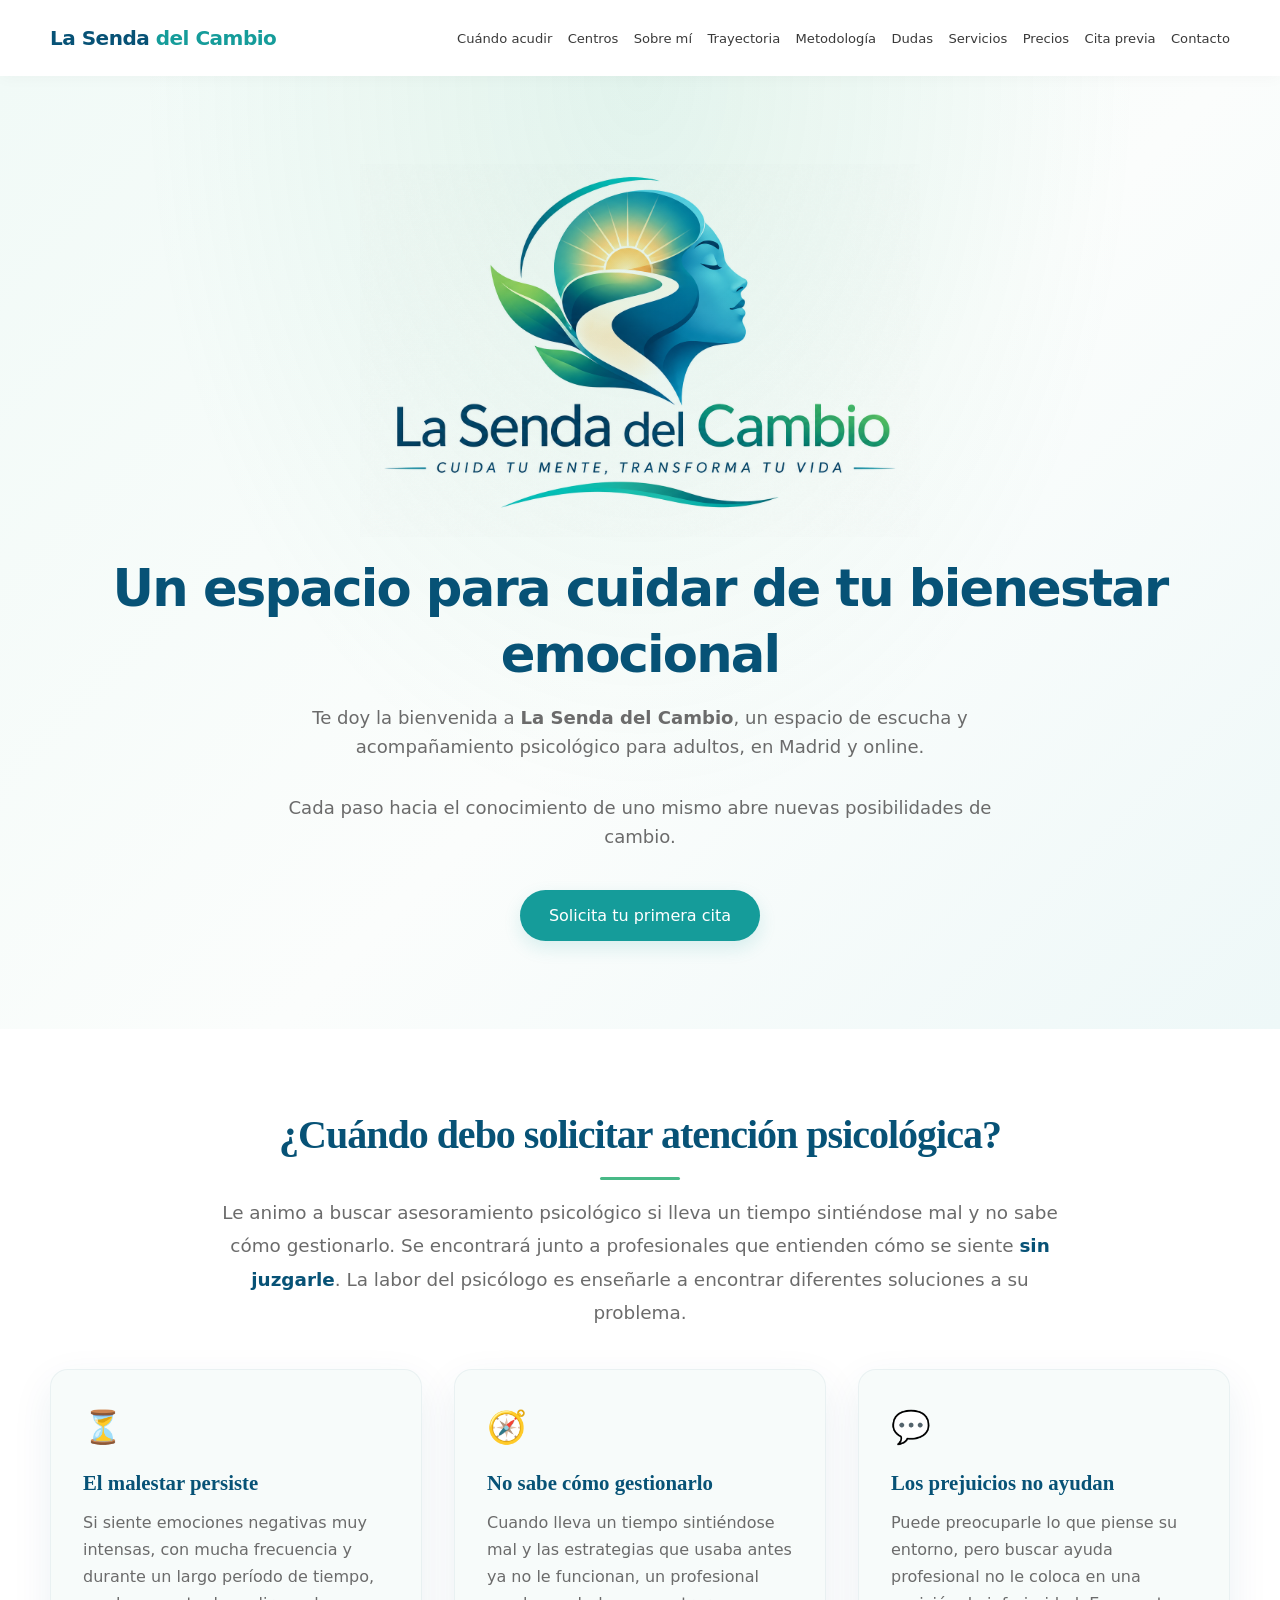
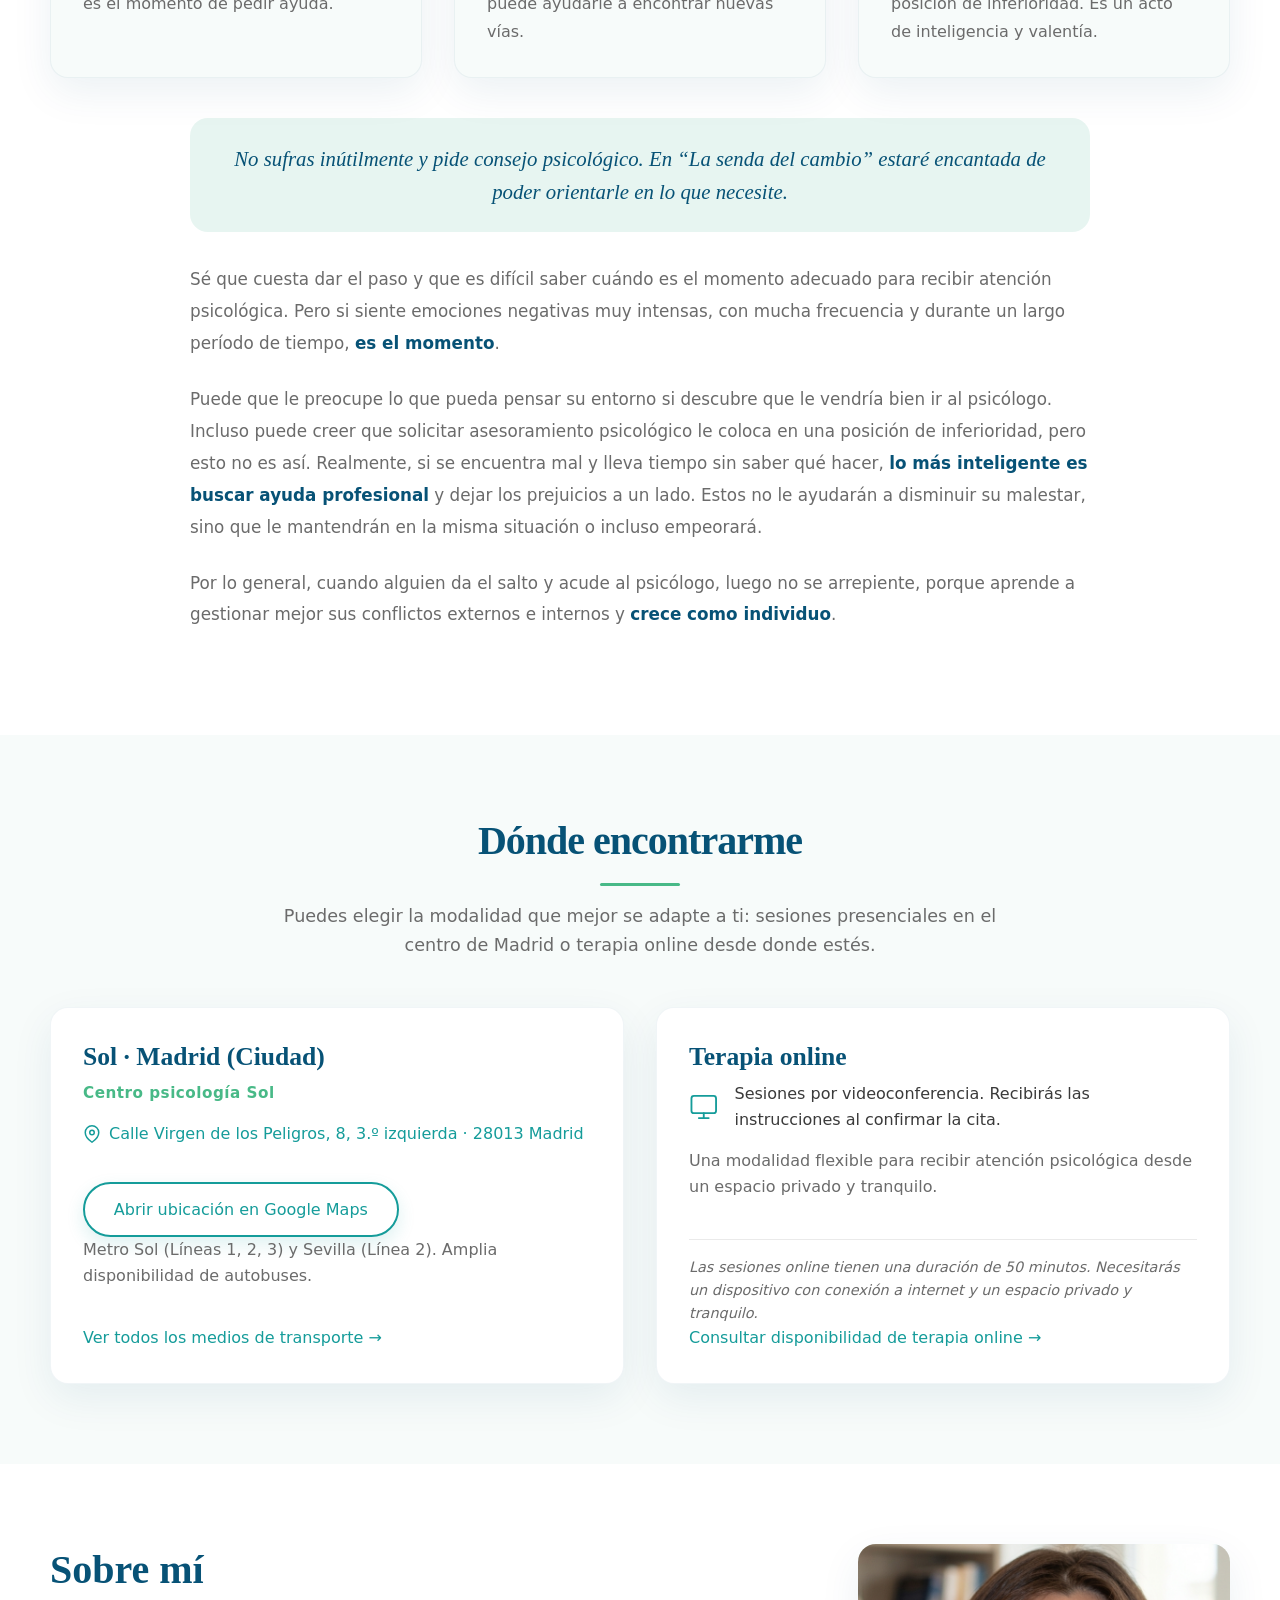
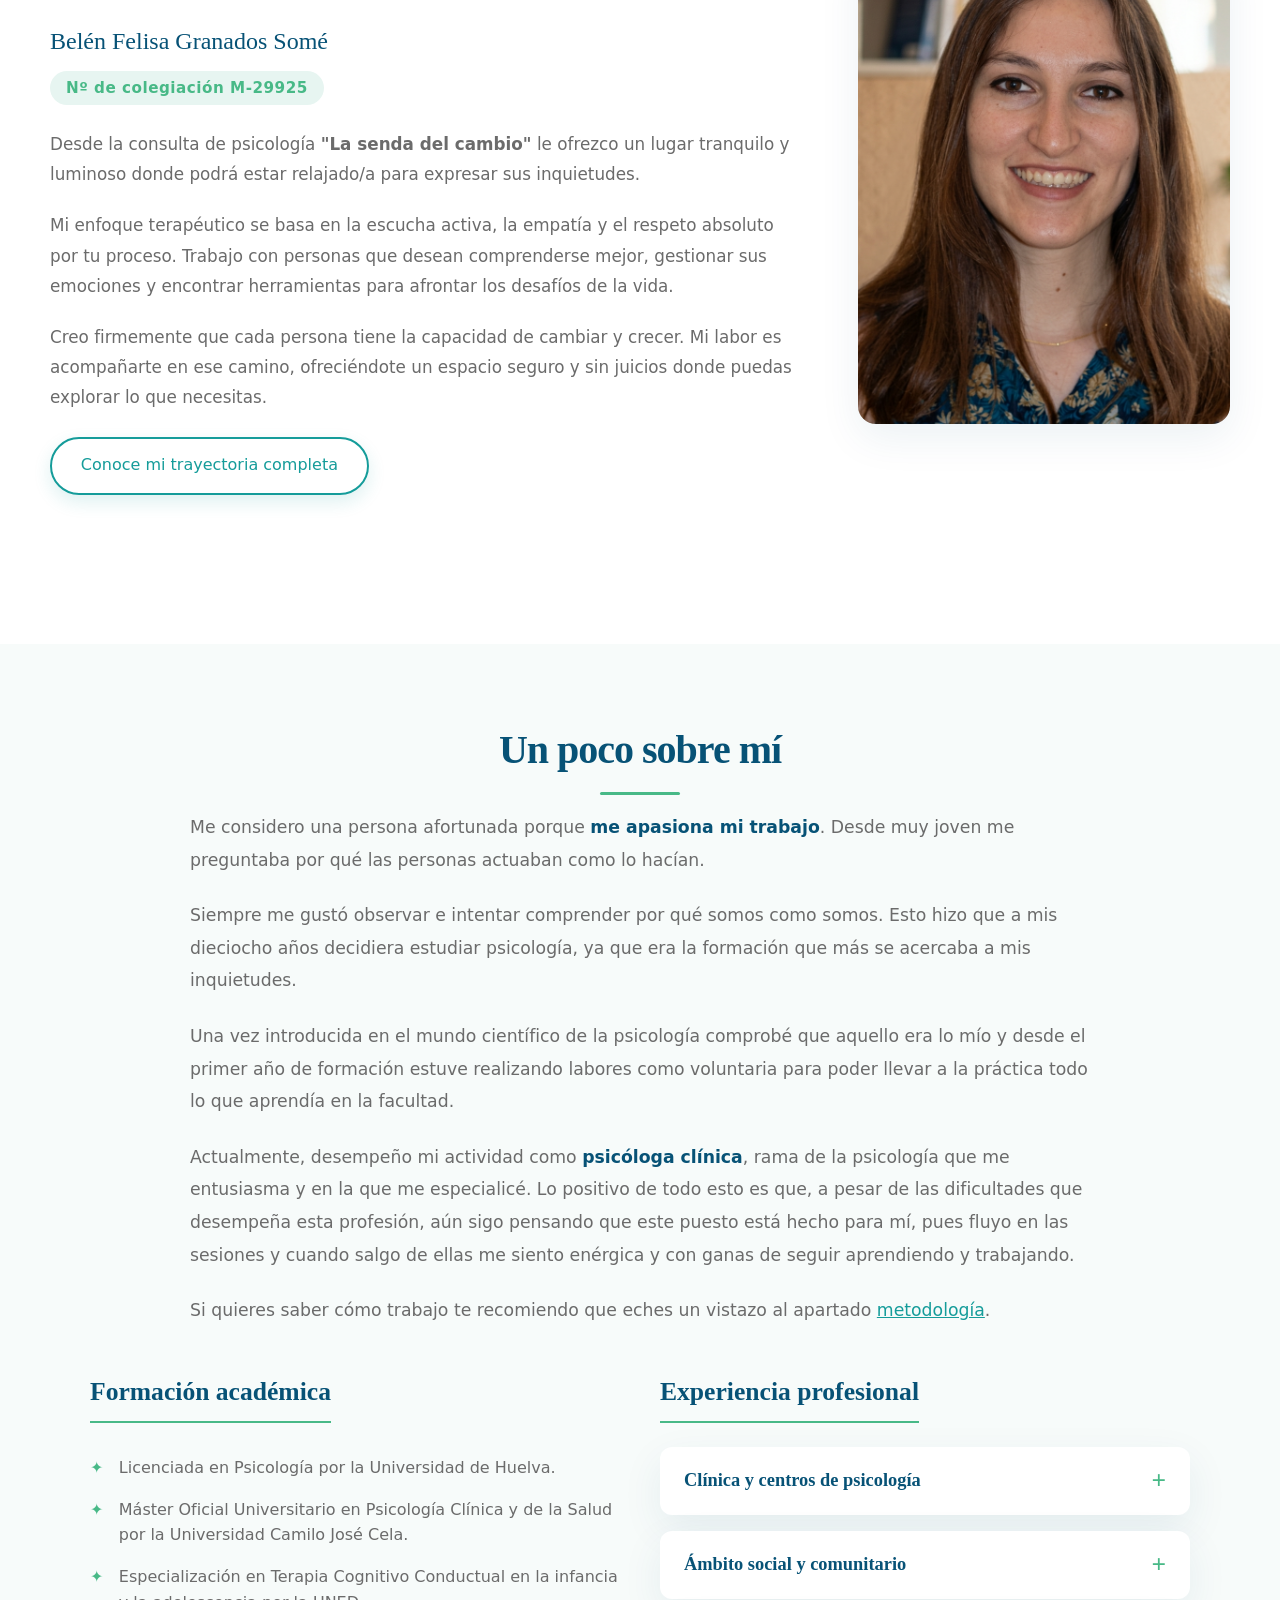
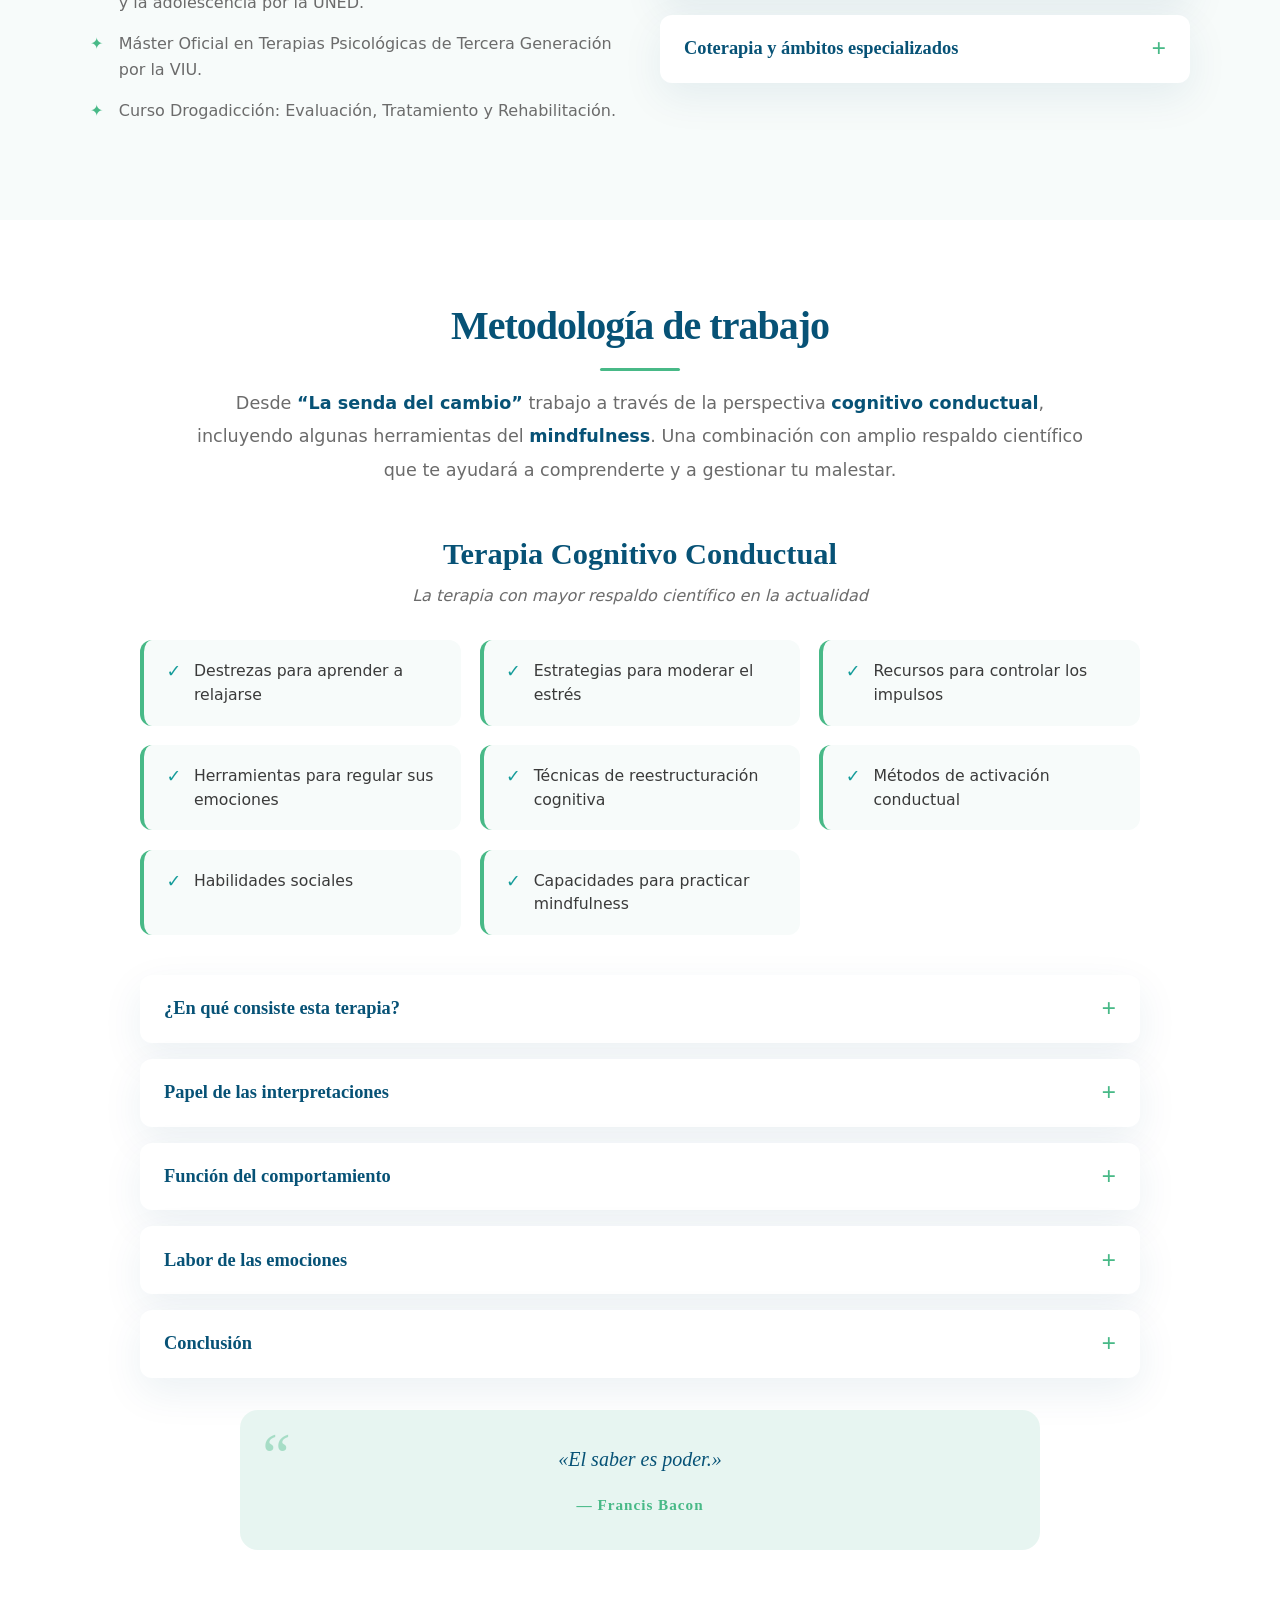
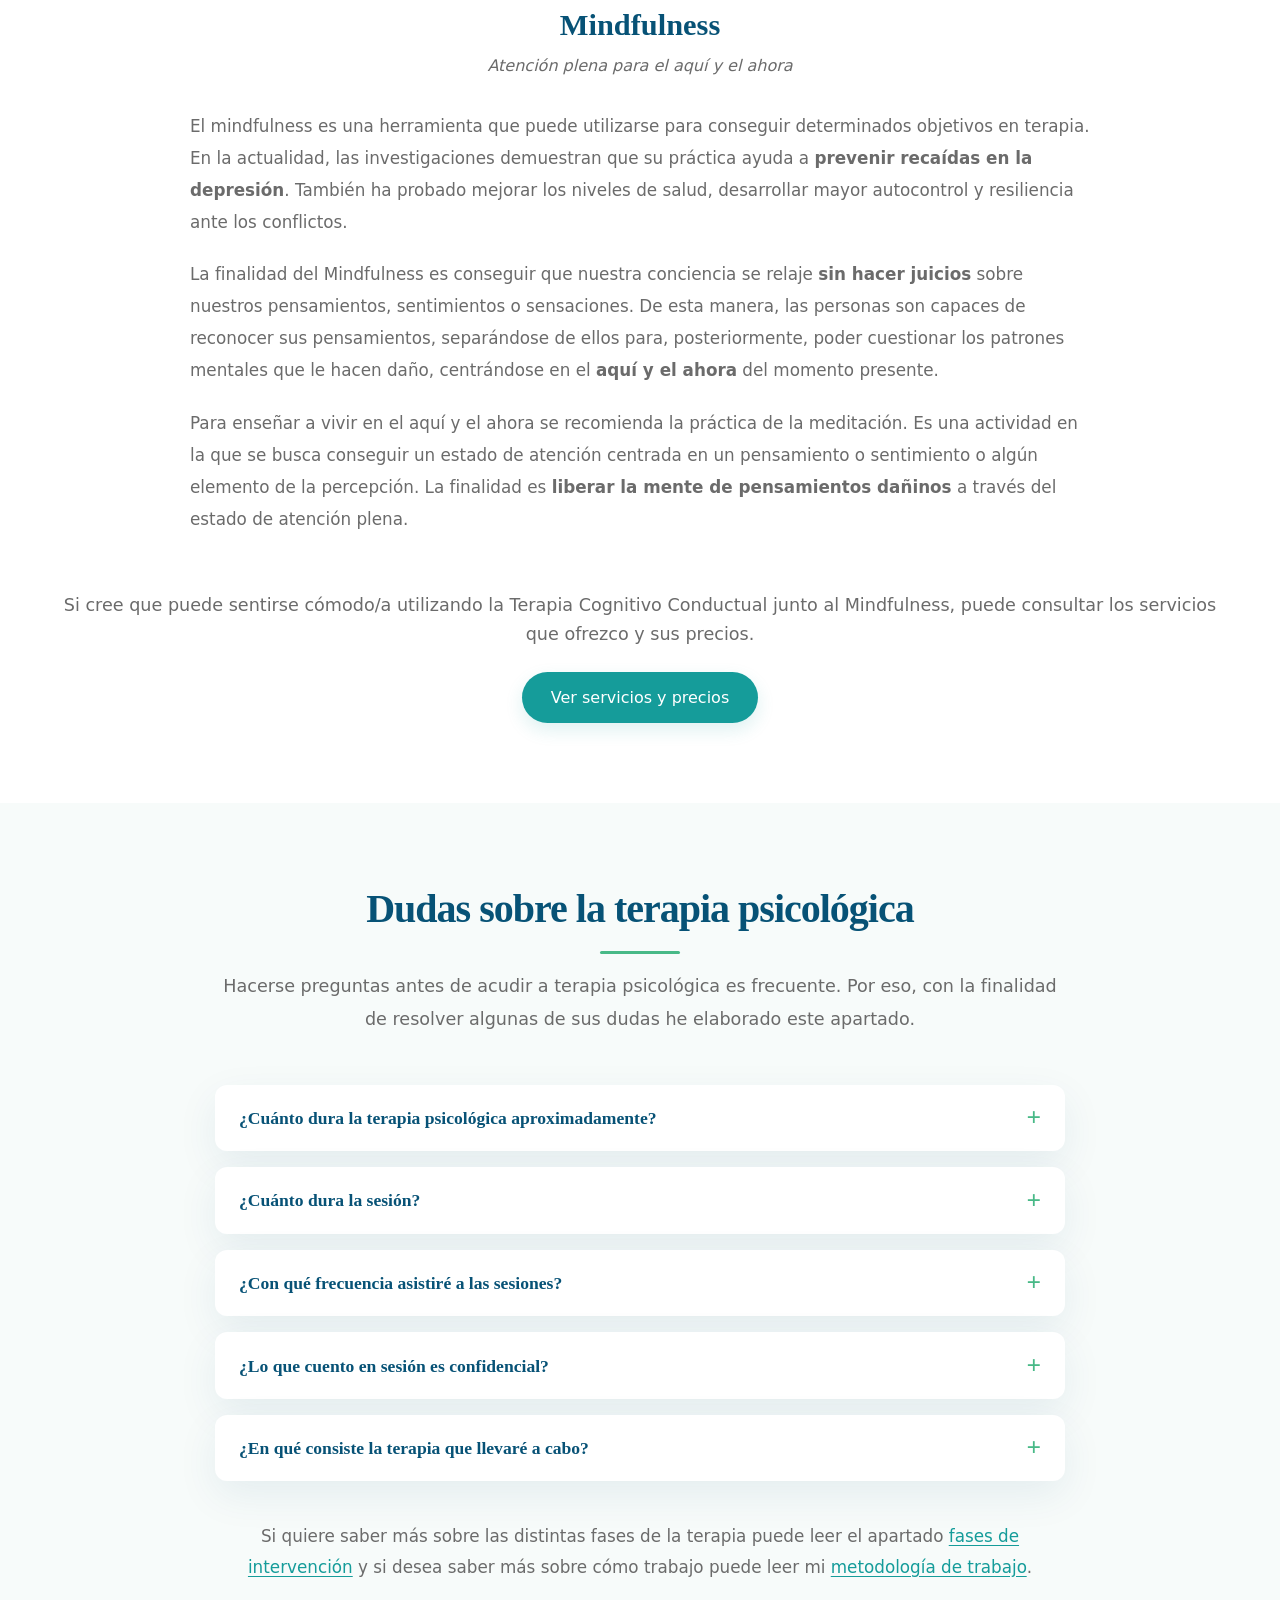
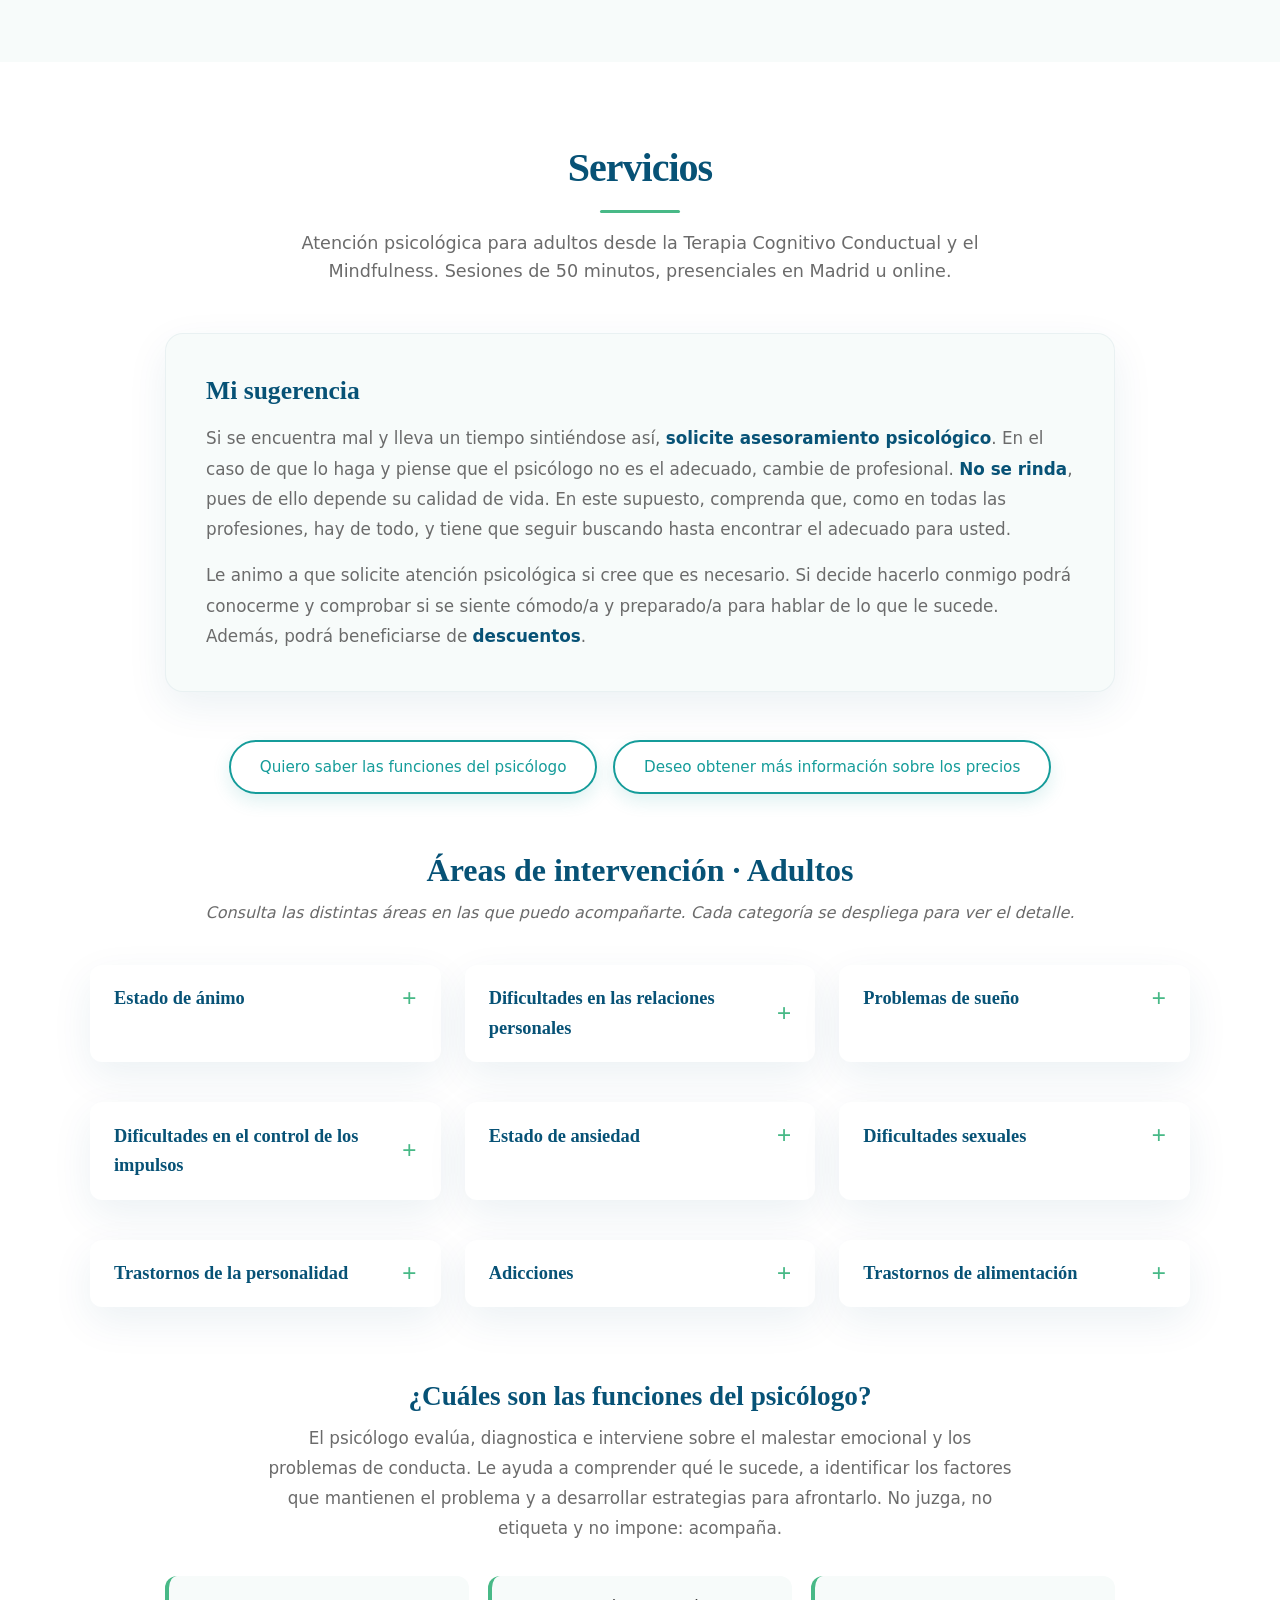
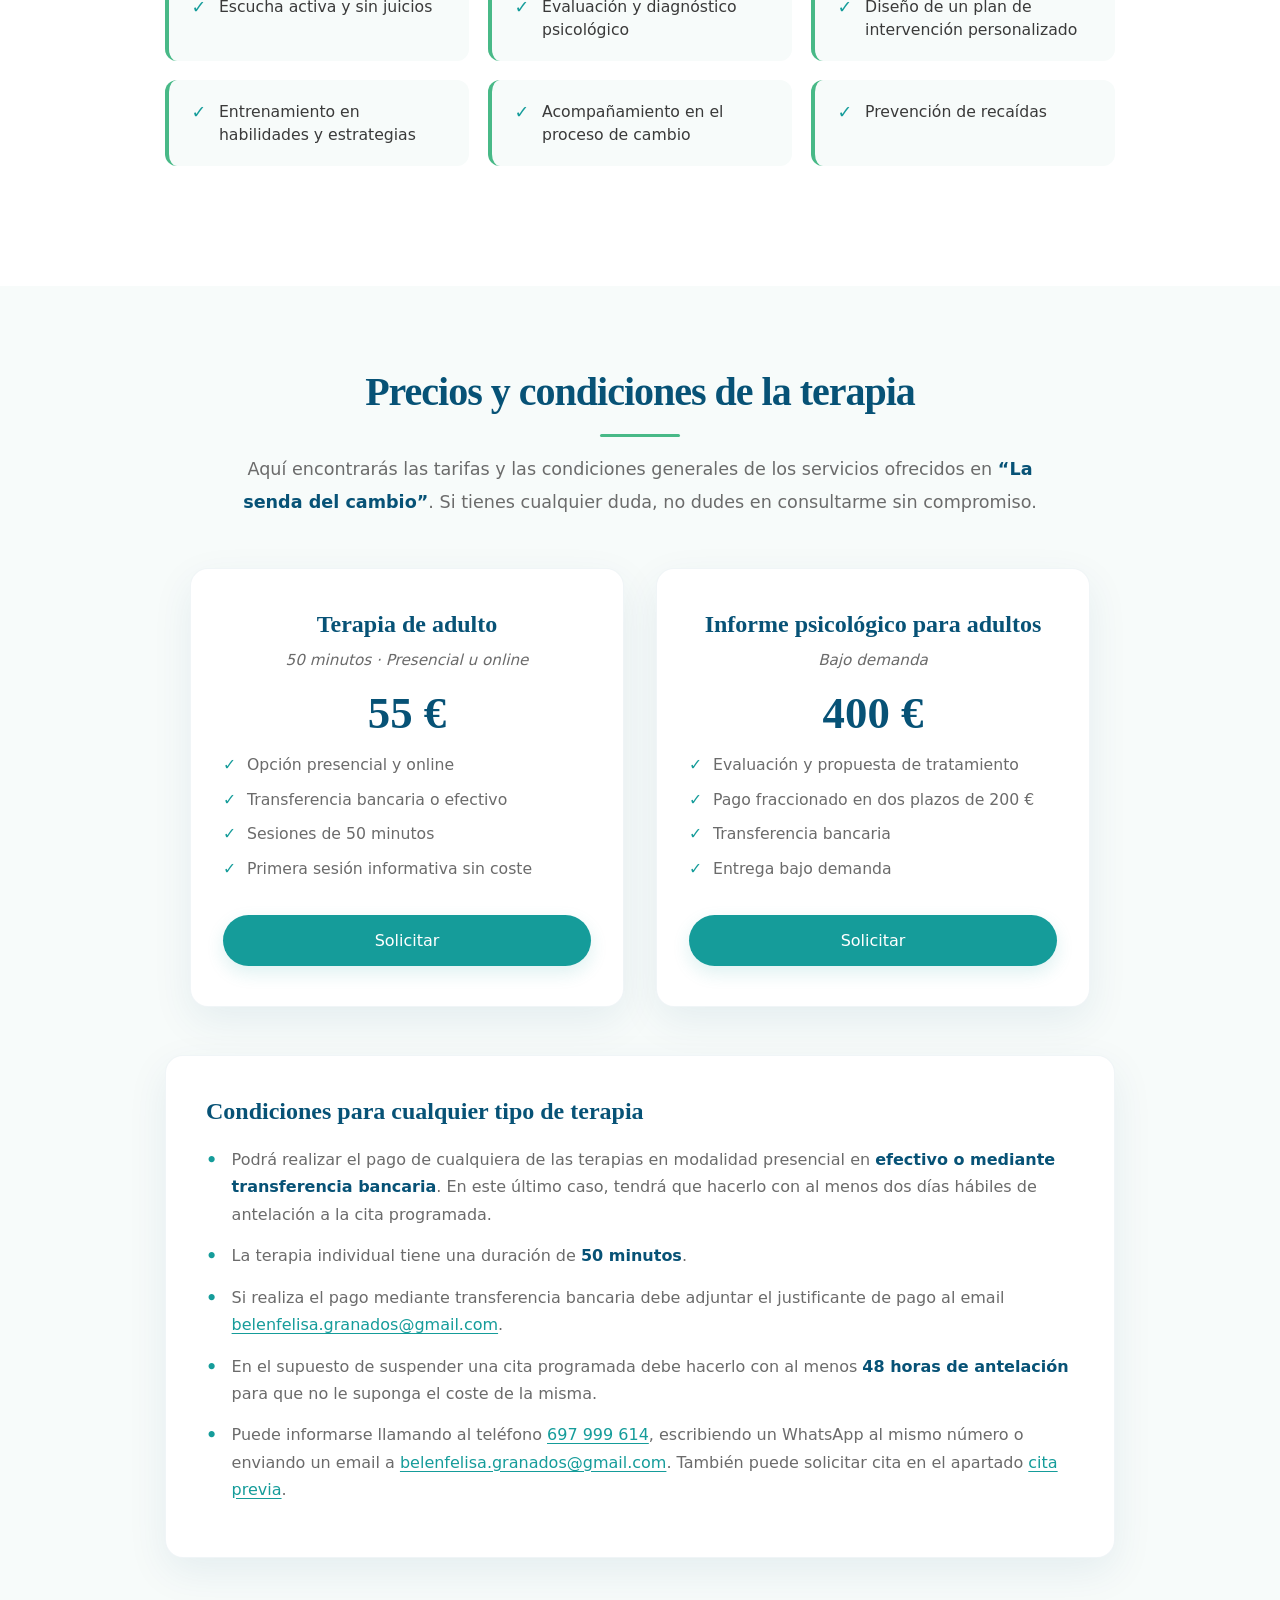
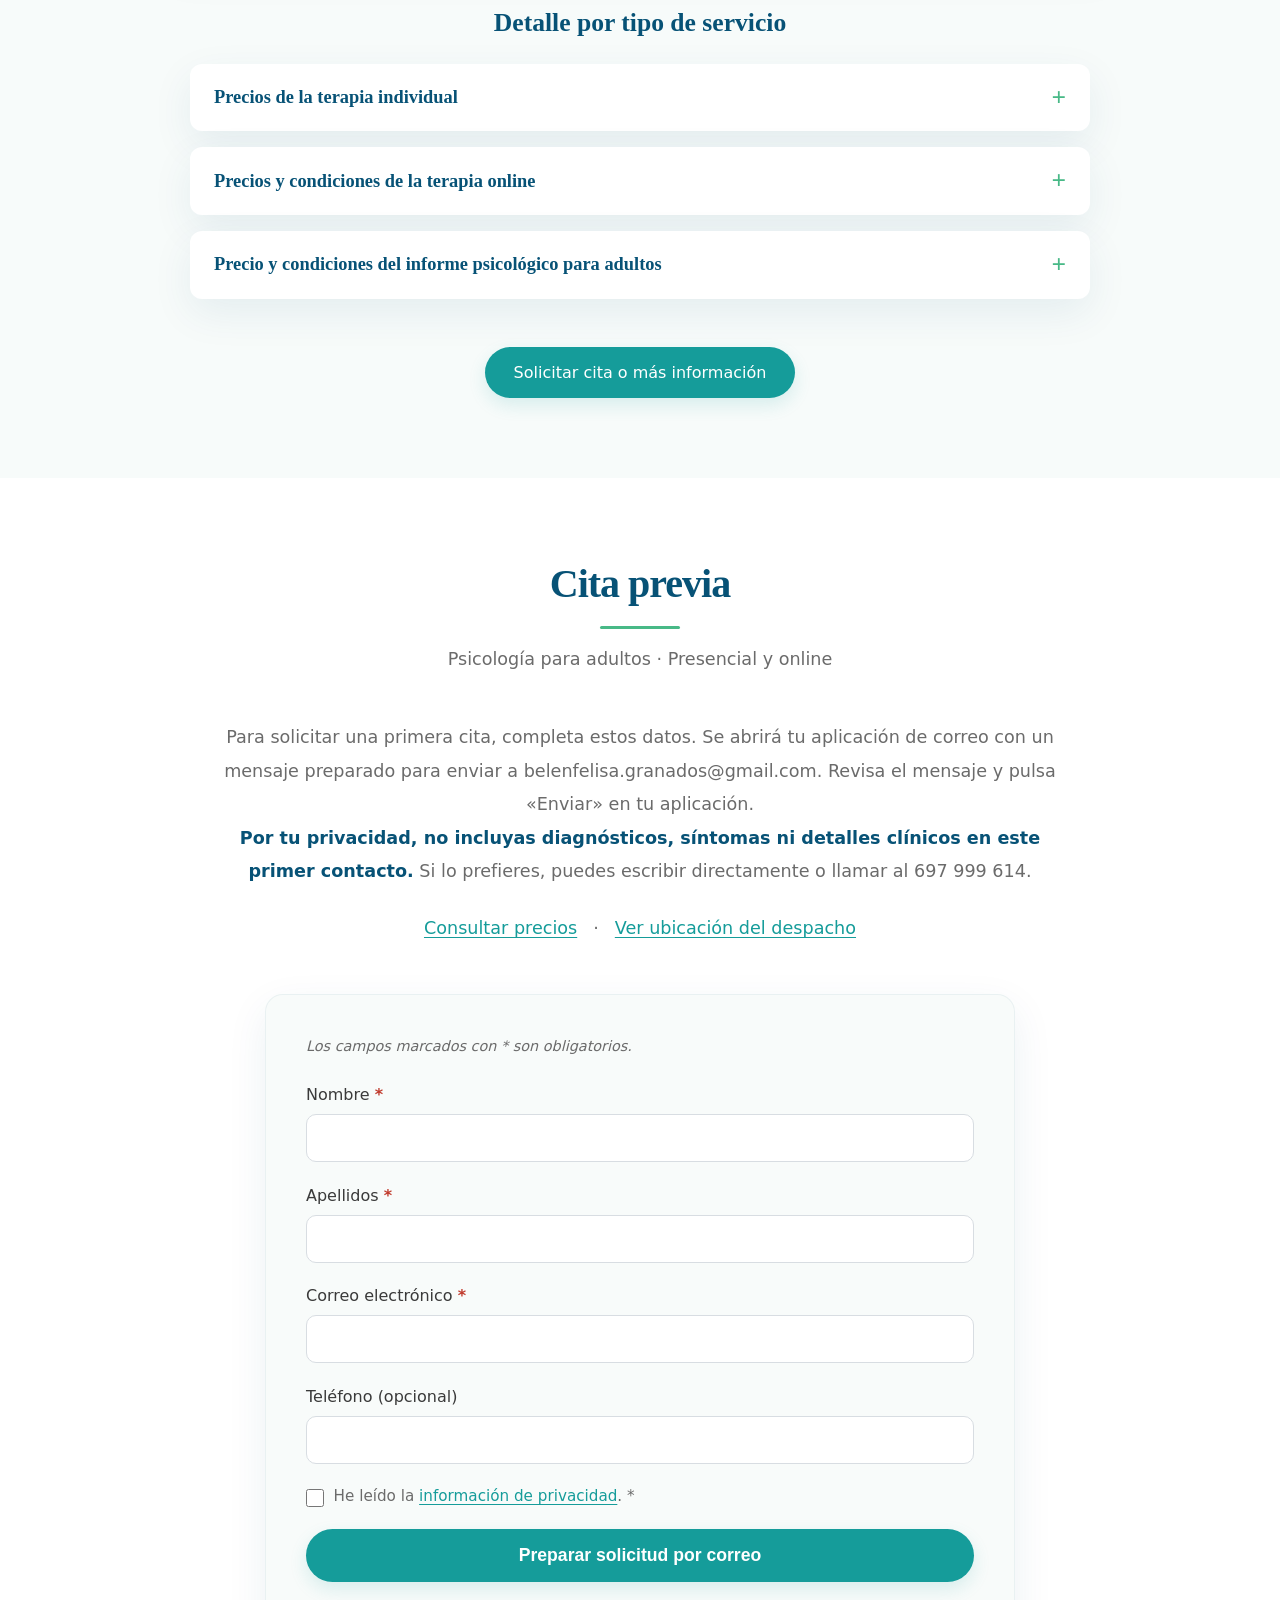
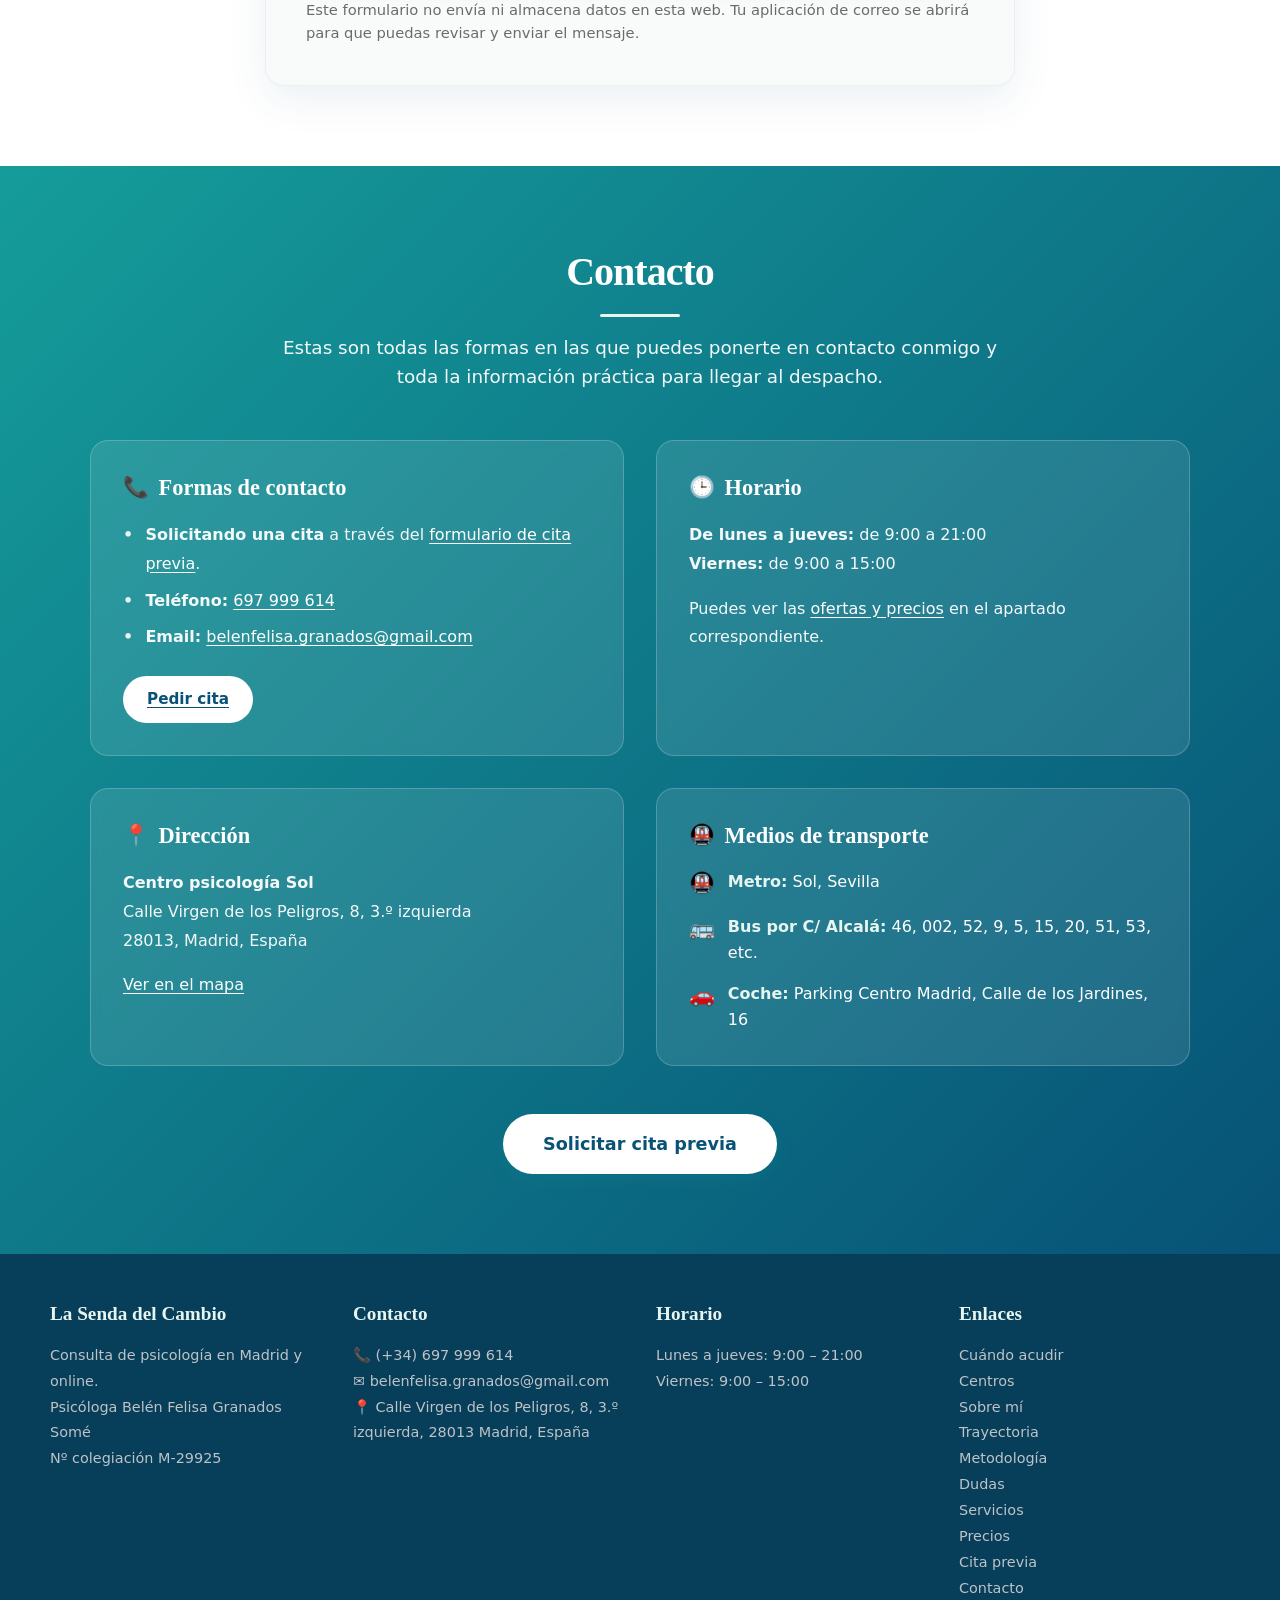
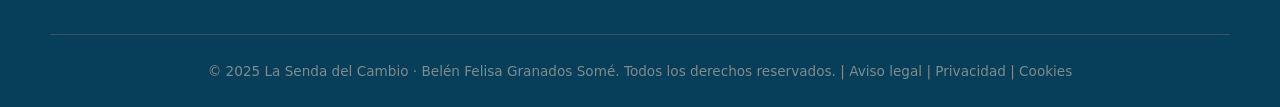
==== commit 551e202a: "Cambios realizados en index.html:" ====
--- a/index.html
+++ b/index.html
@@ -524,7 +524,7 @@
                 <div class="tarjeta-precio">
                     <h3>Terapia de adulto</h3>
                     <p class="duracion">50 minutos · Presencial u online</p>
-                    <p class="precio">50 €</p>
+                    <p class="precio">55 €</p>
                     <ul class="detalles">
                         <li>Opción presencial y online</li>
                         <li>Transferencia bancaria o efectivo</li>
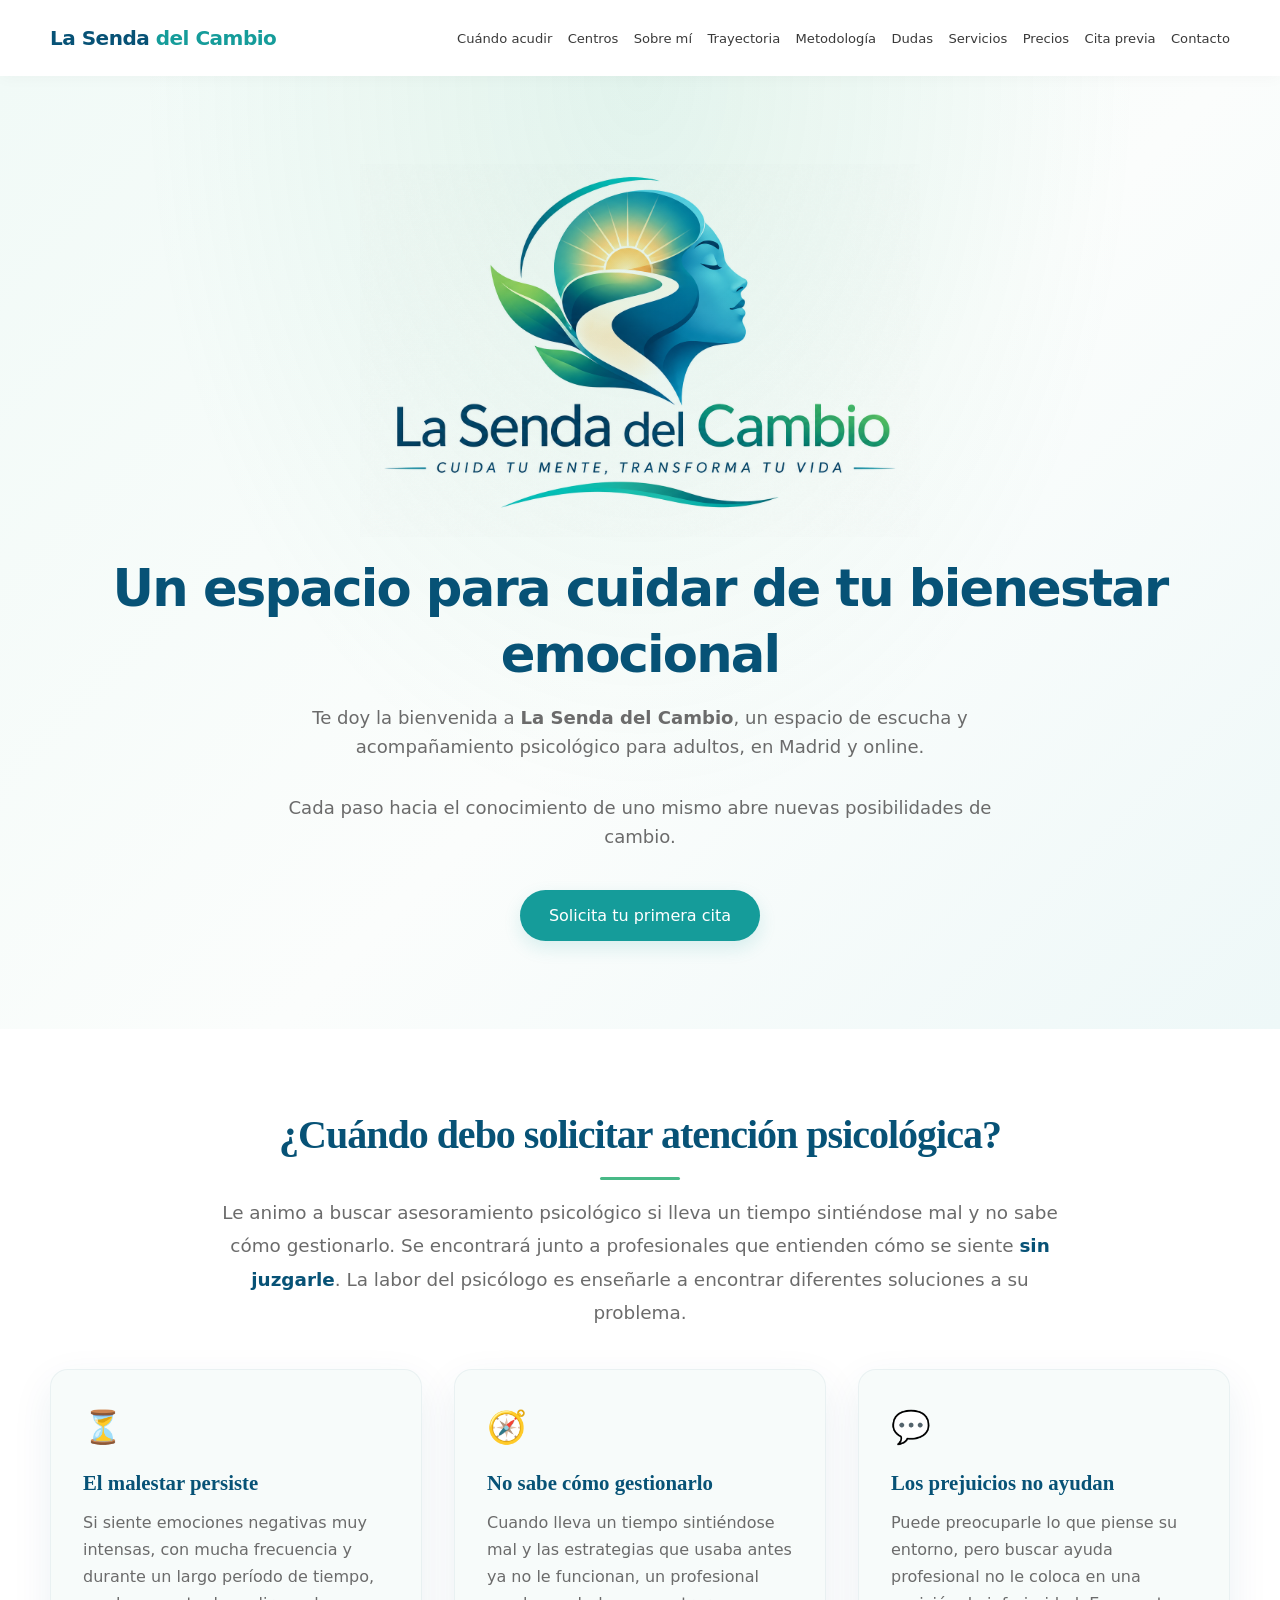
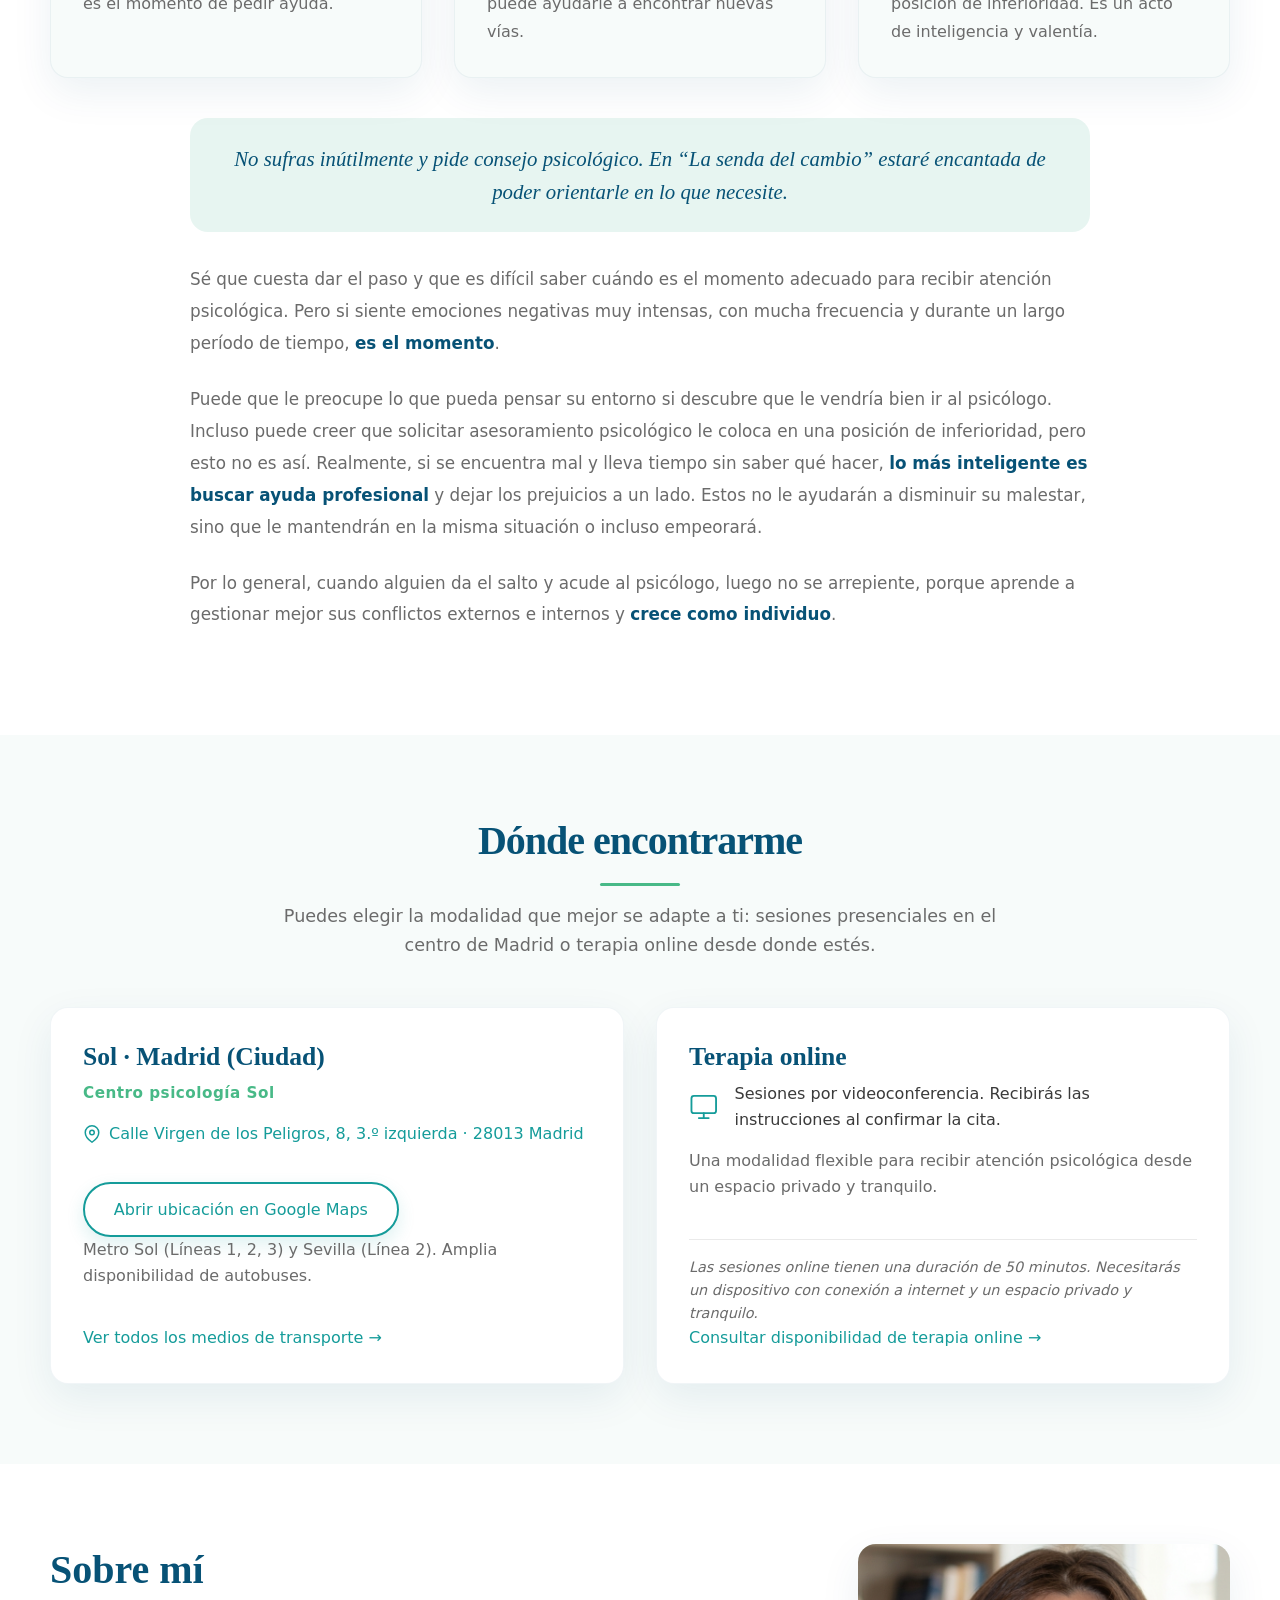
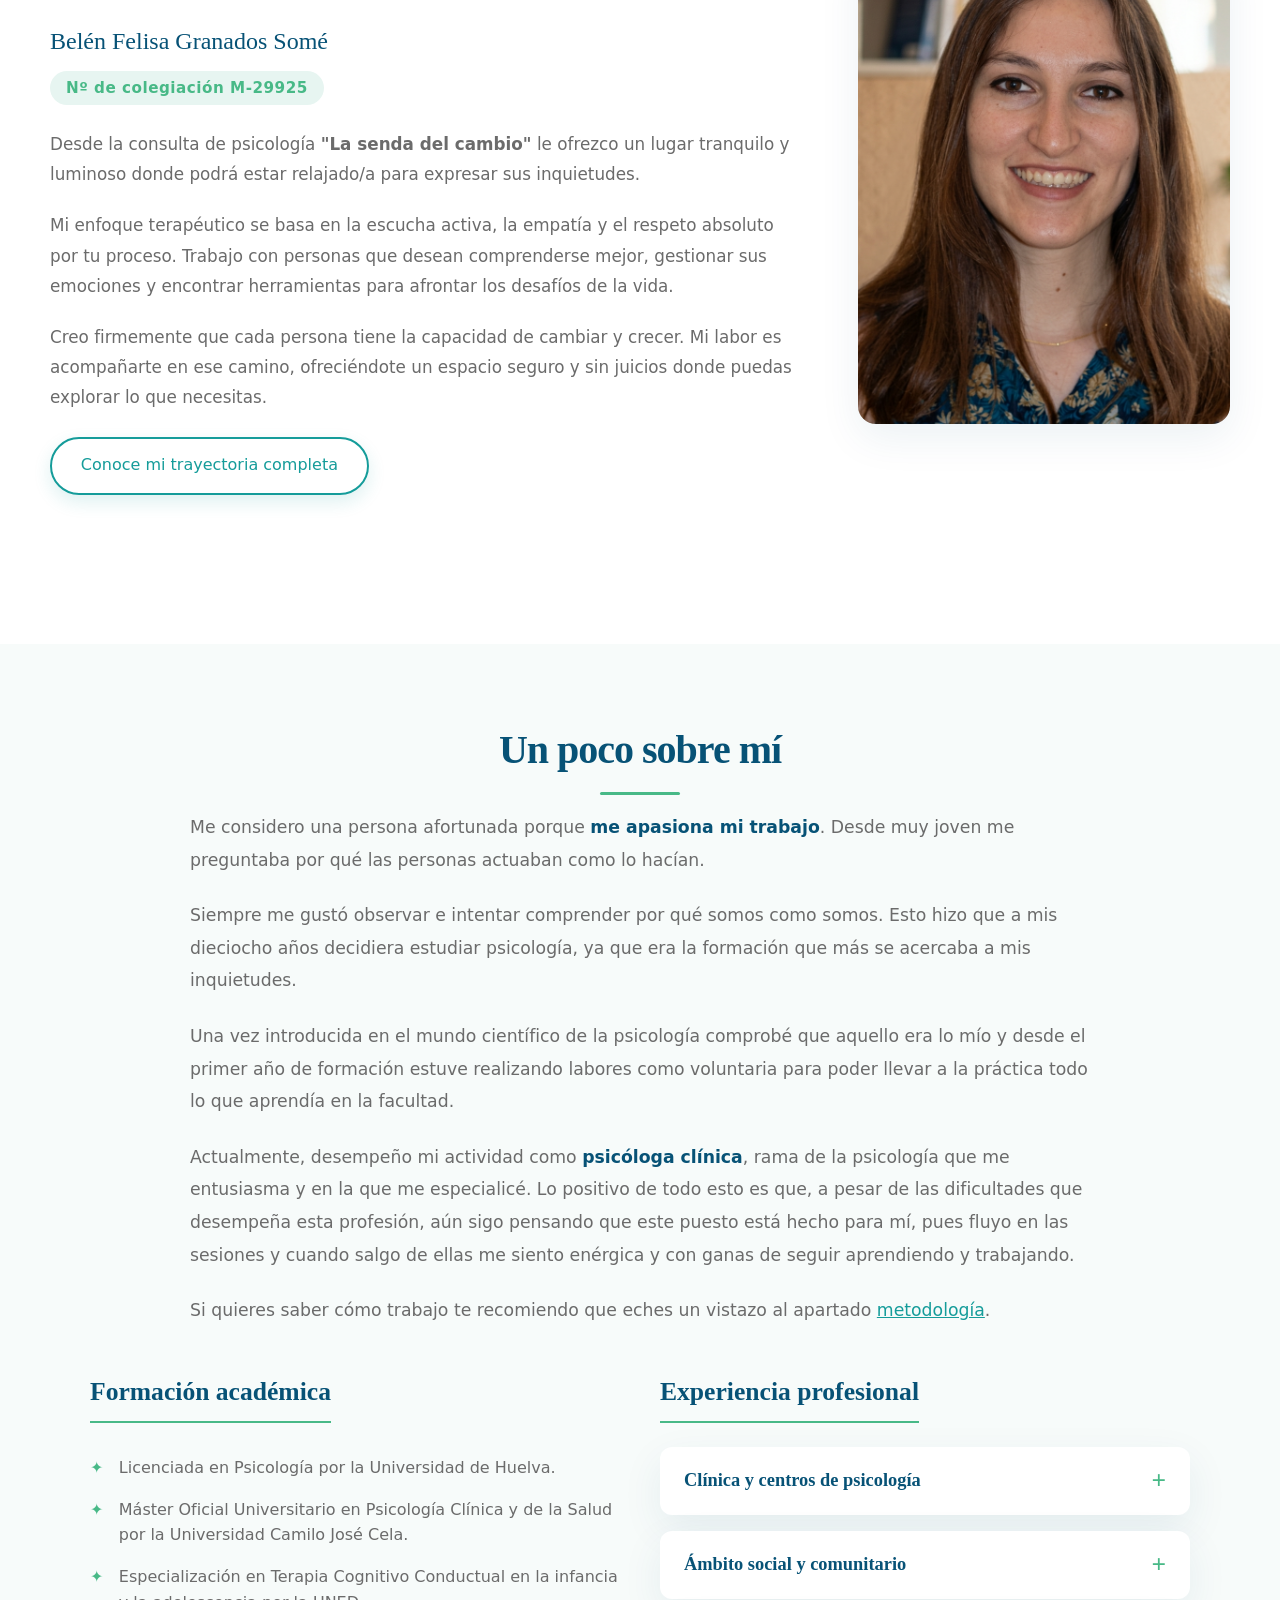
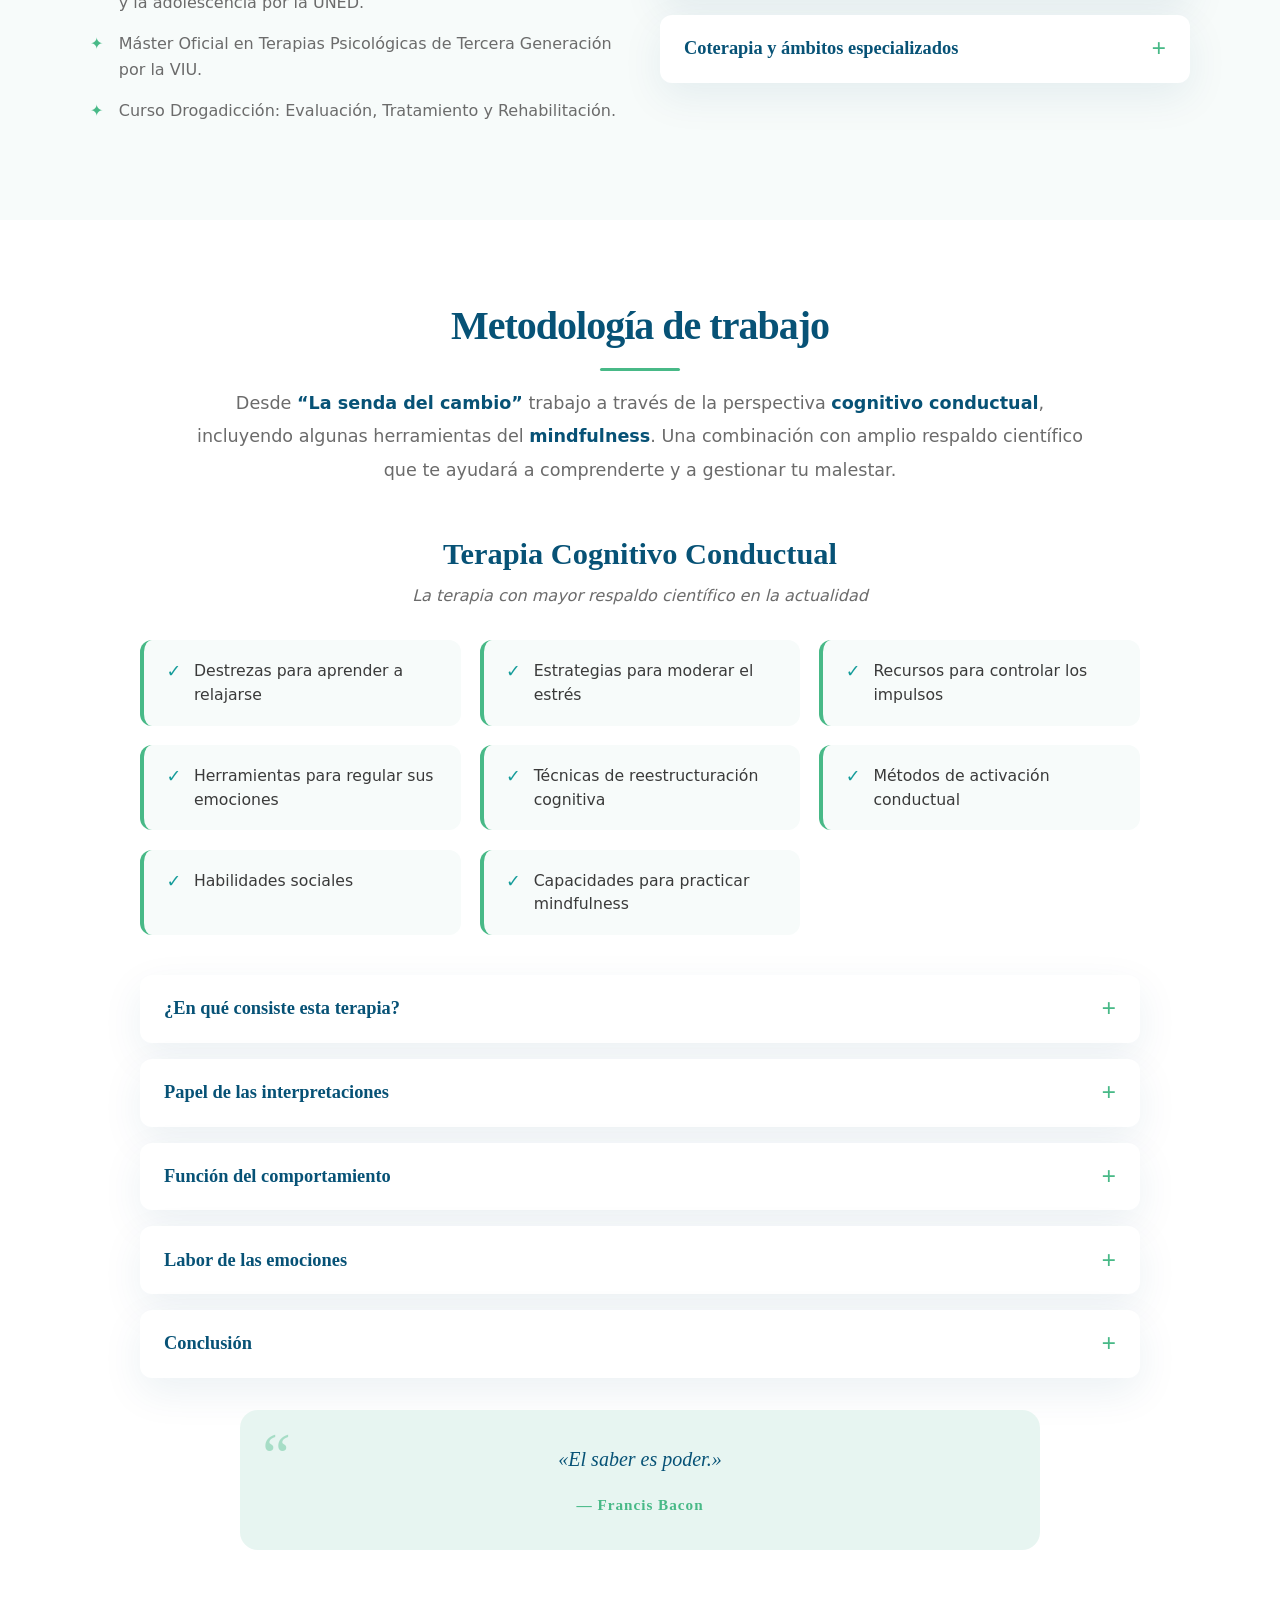
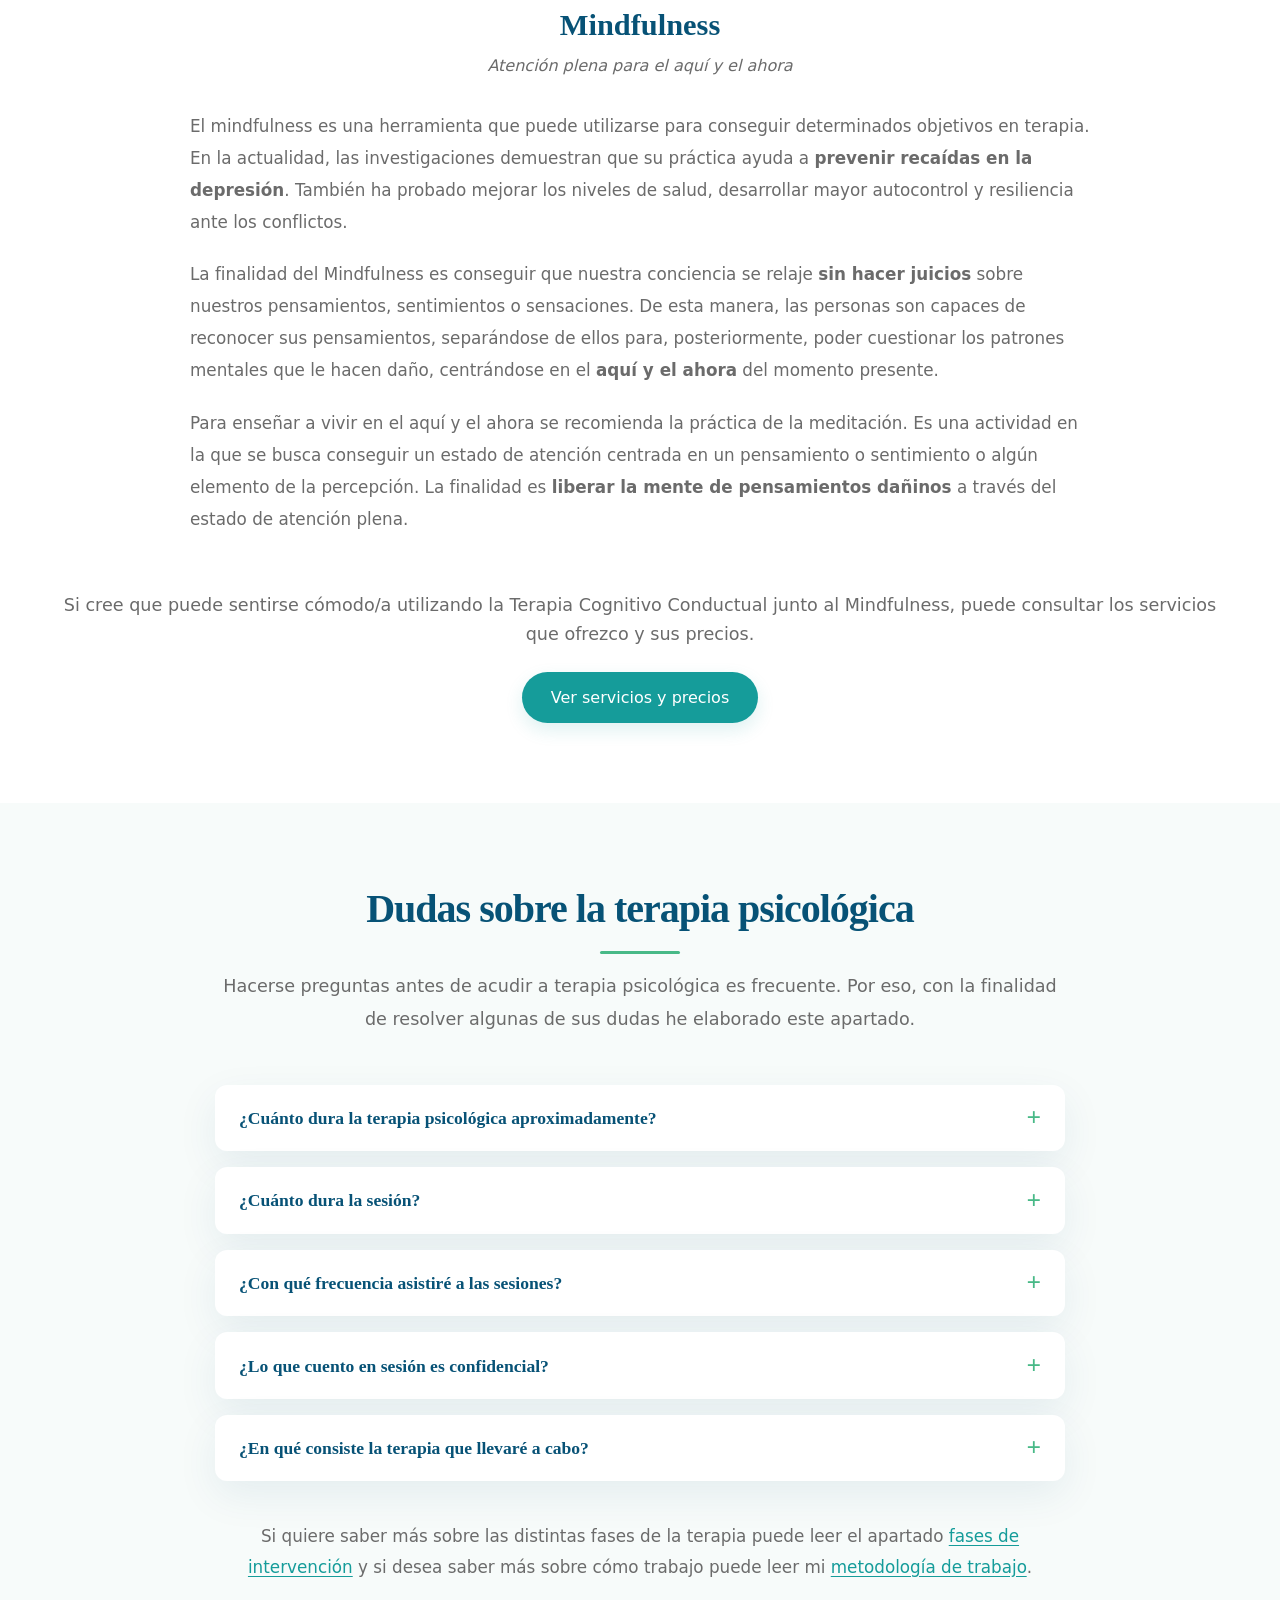
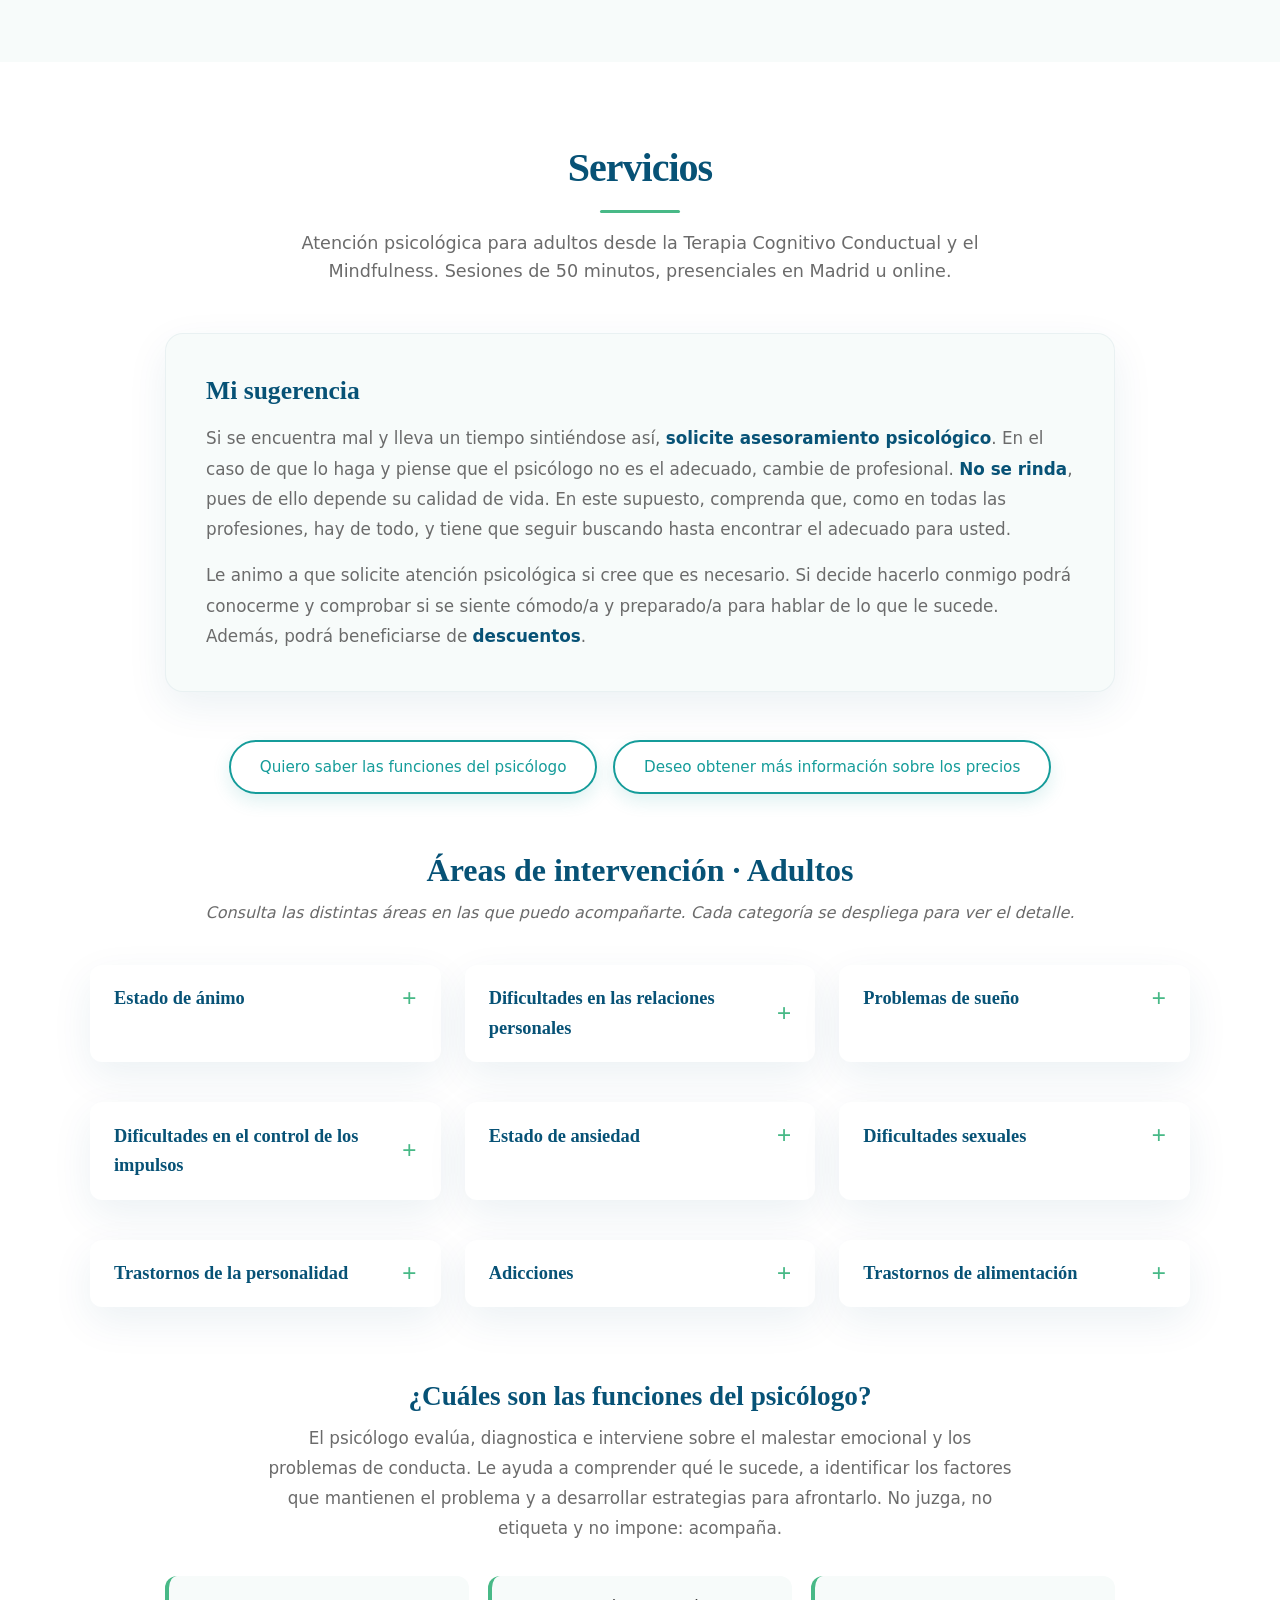
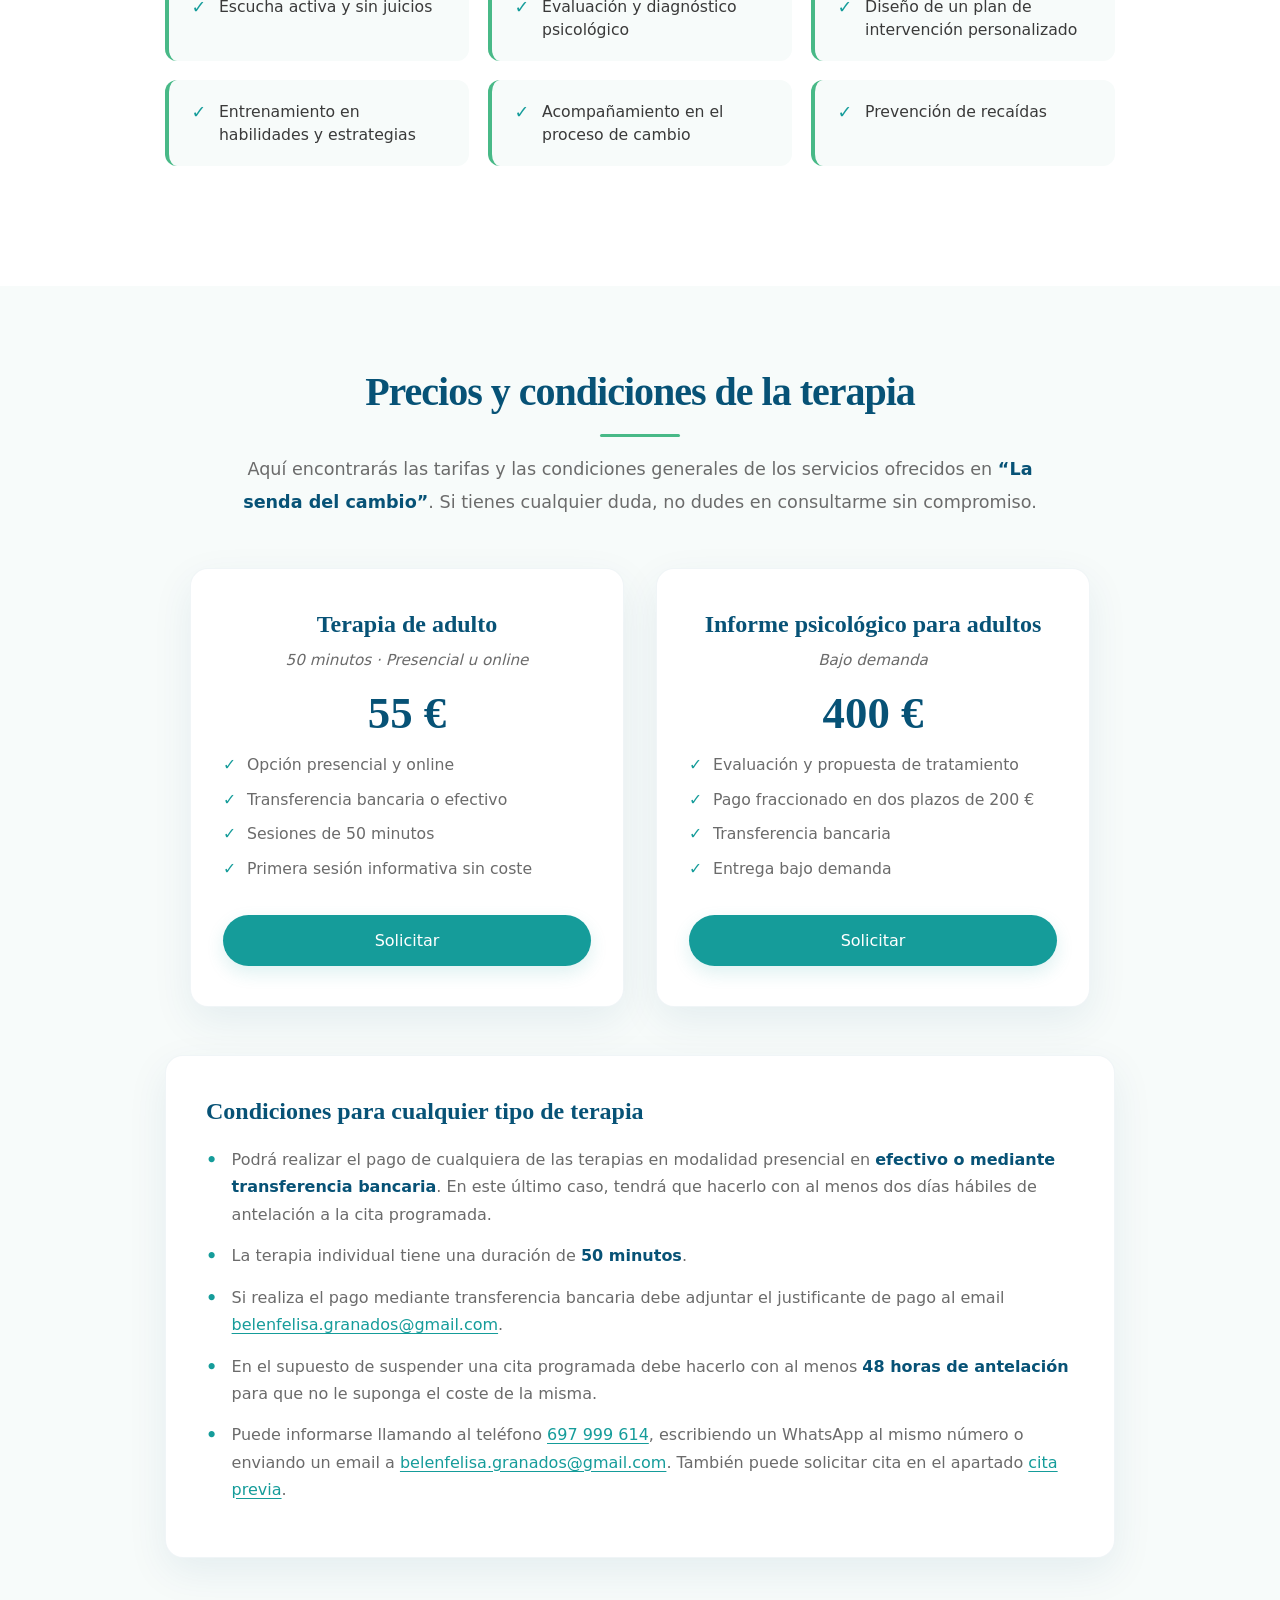
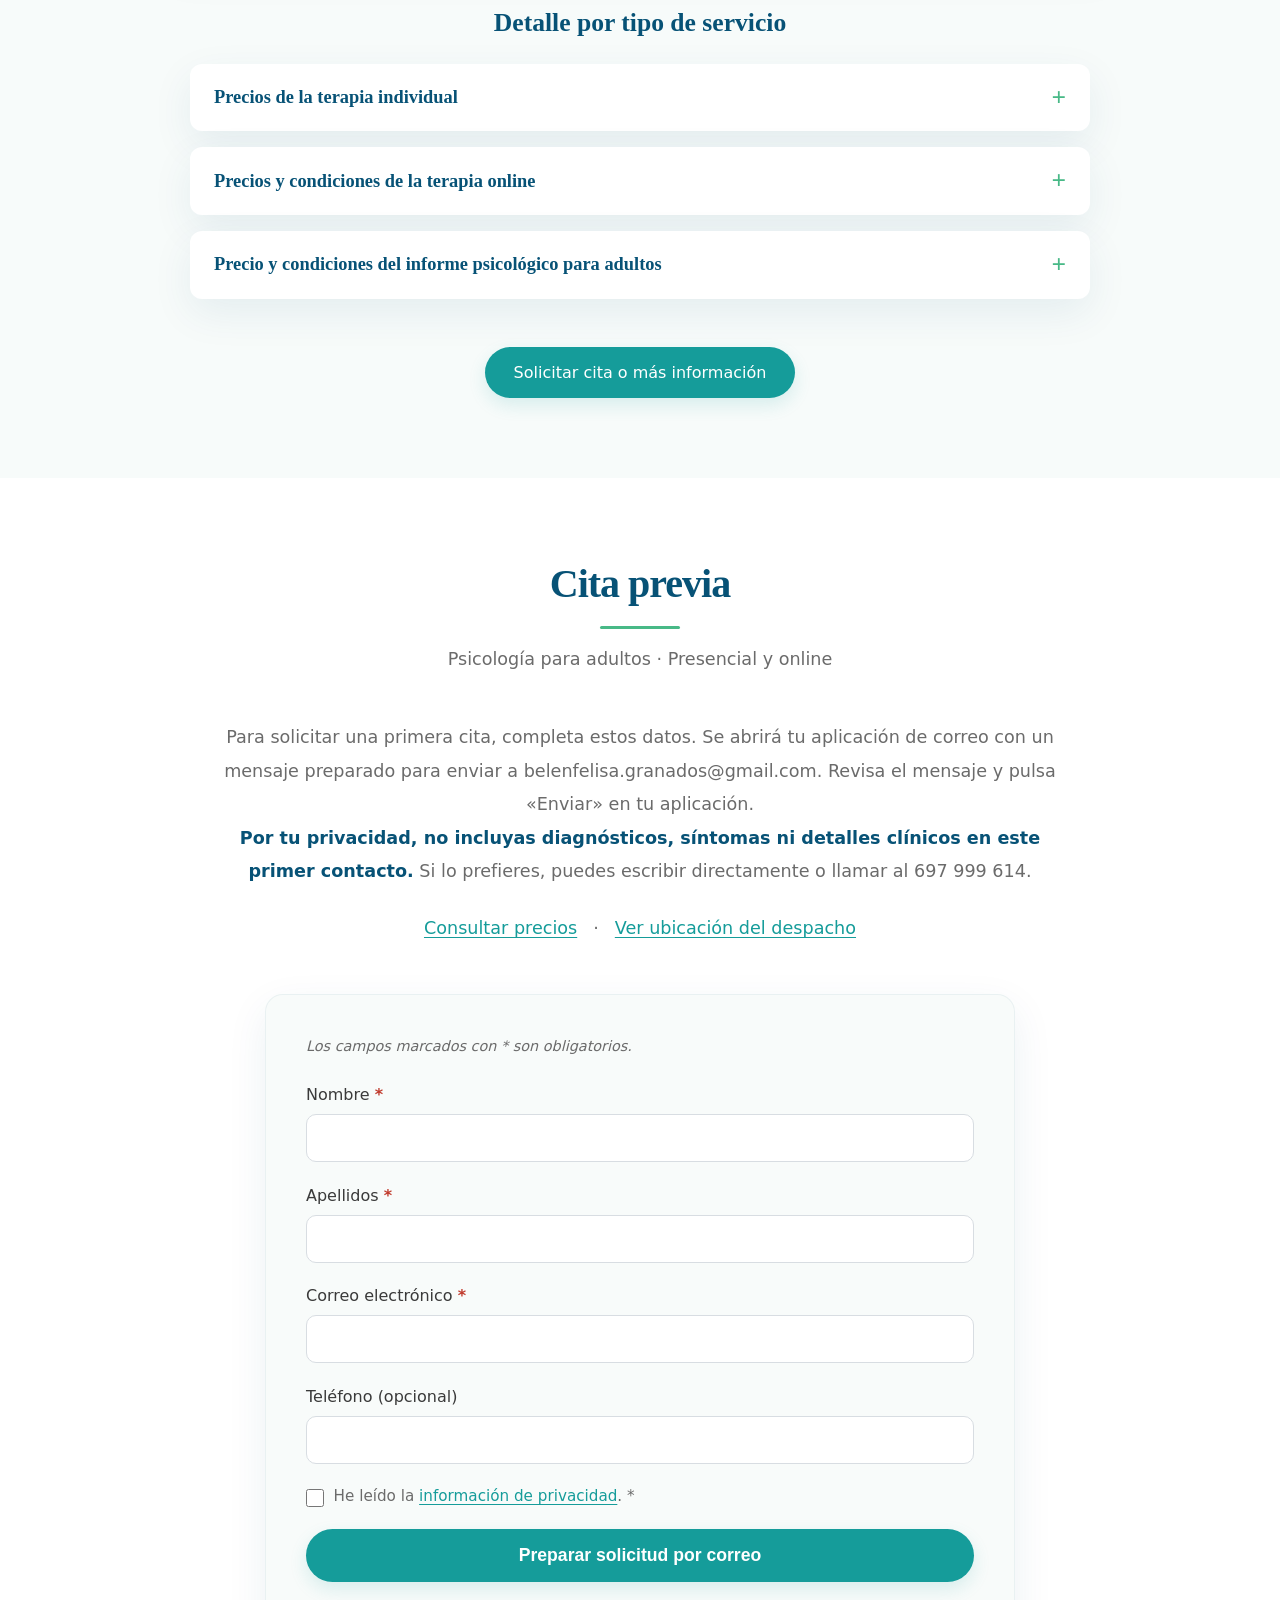
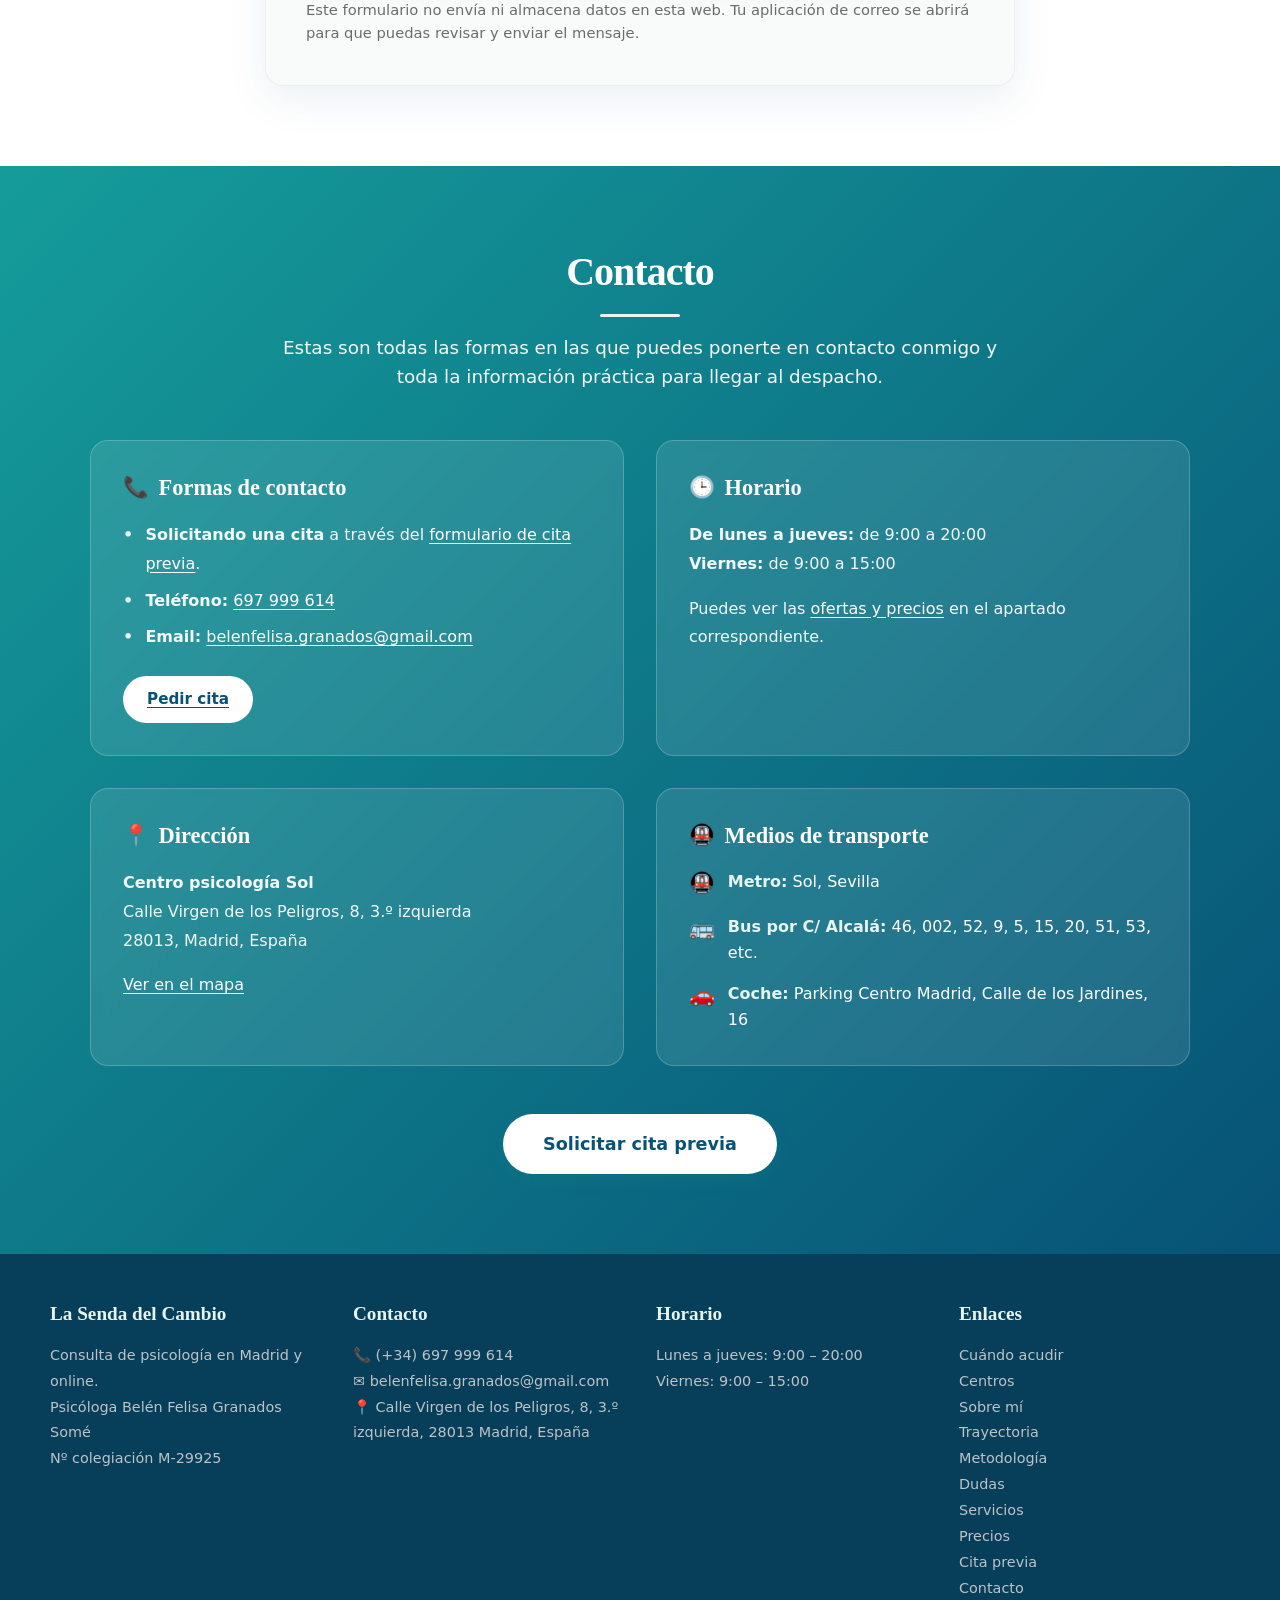
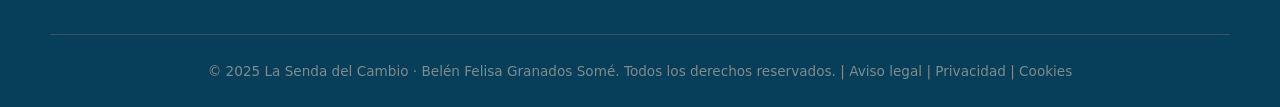
==== commit 1d4aac83: "Cambios index.html precio y horario" ====
--- a/index.html
+++ b/index.html
@@ -653,7 +653,7 @@
 
                 <div class="contacto-card">
                     <h3><span class="icono-contacto">🕒</span> Horario</h3>
-                    <p><strong>De lunes a jueves:</strong> de 9:00 a 21:00</p>
+                    <p><strong>De lunes a jueves:</strong> de 9:00 a 20:00</p>
                     <p><strong>Viernes:</strong> de 9:00 a 15:00</p>
                     <p style="margin-top:1rem;">Puedes ver las <a href="#precios">ofertas y precios</a> en el apartado correspondiente.</p>
                 </div>
@@ -711,7 +711,7 @@
                 </div>
                 <div class="footer-col">
                     <h4>Horario</h4>
-                    <p>Lunes a jueves: 9:00 – 21:00</p>
+                    <p>Lunes a jueves: 9:00 – 20:00</p>
                     <p>Viernes: 9:00 – 15:00</p>
                 </div>
                 <div class="footer-col">
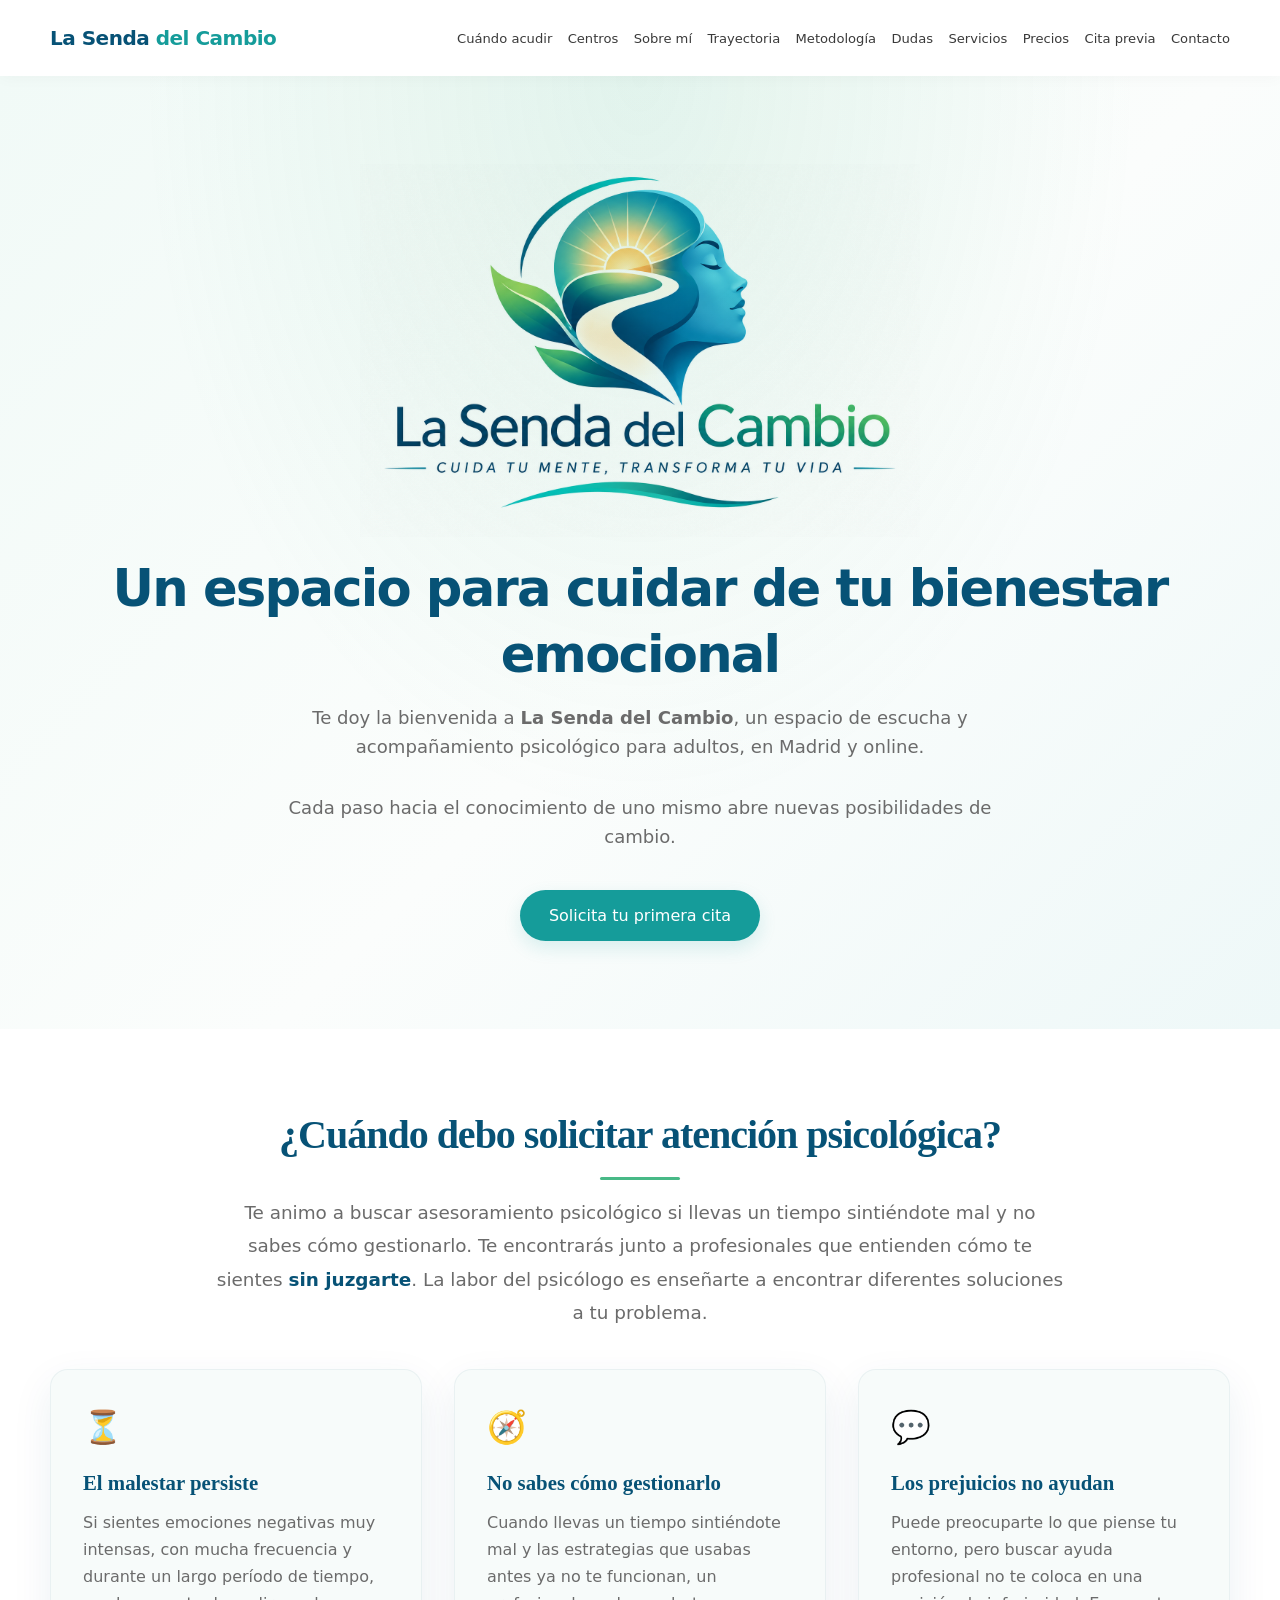
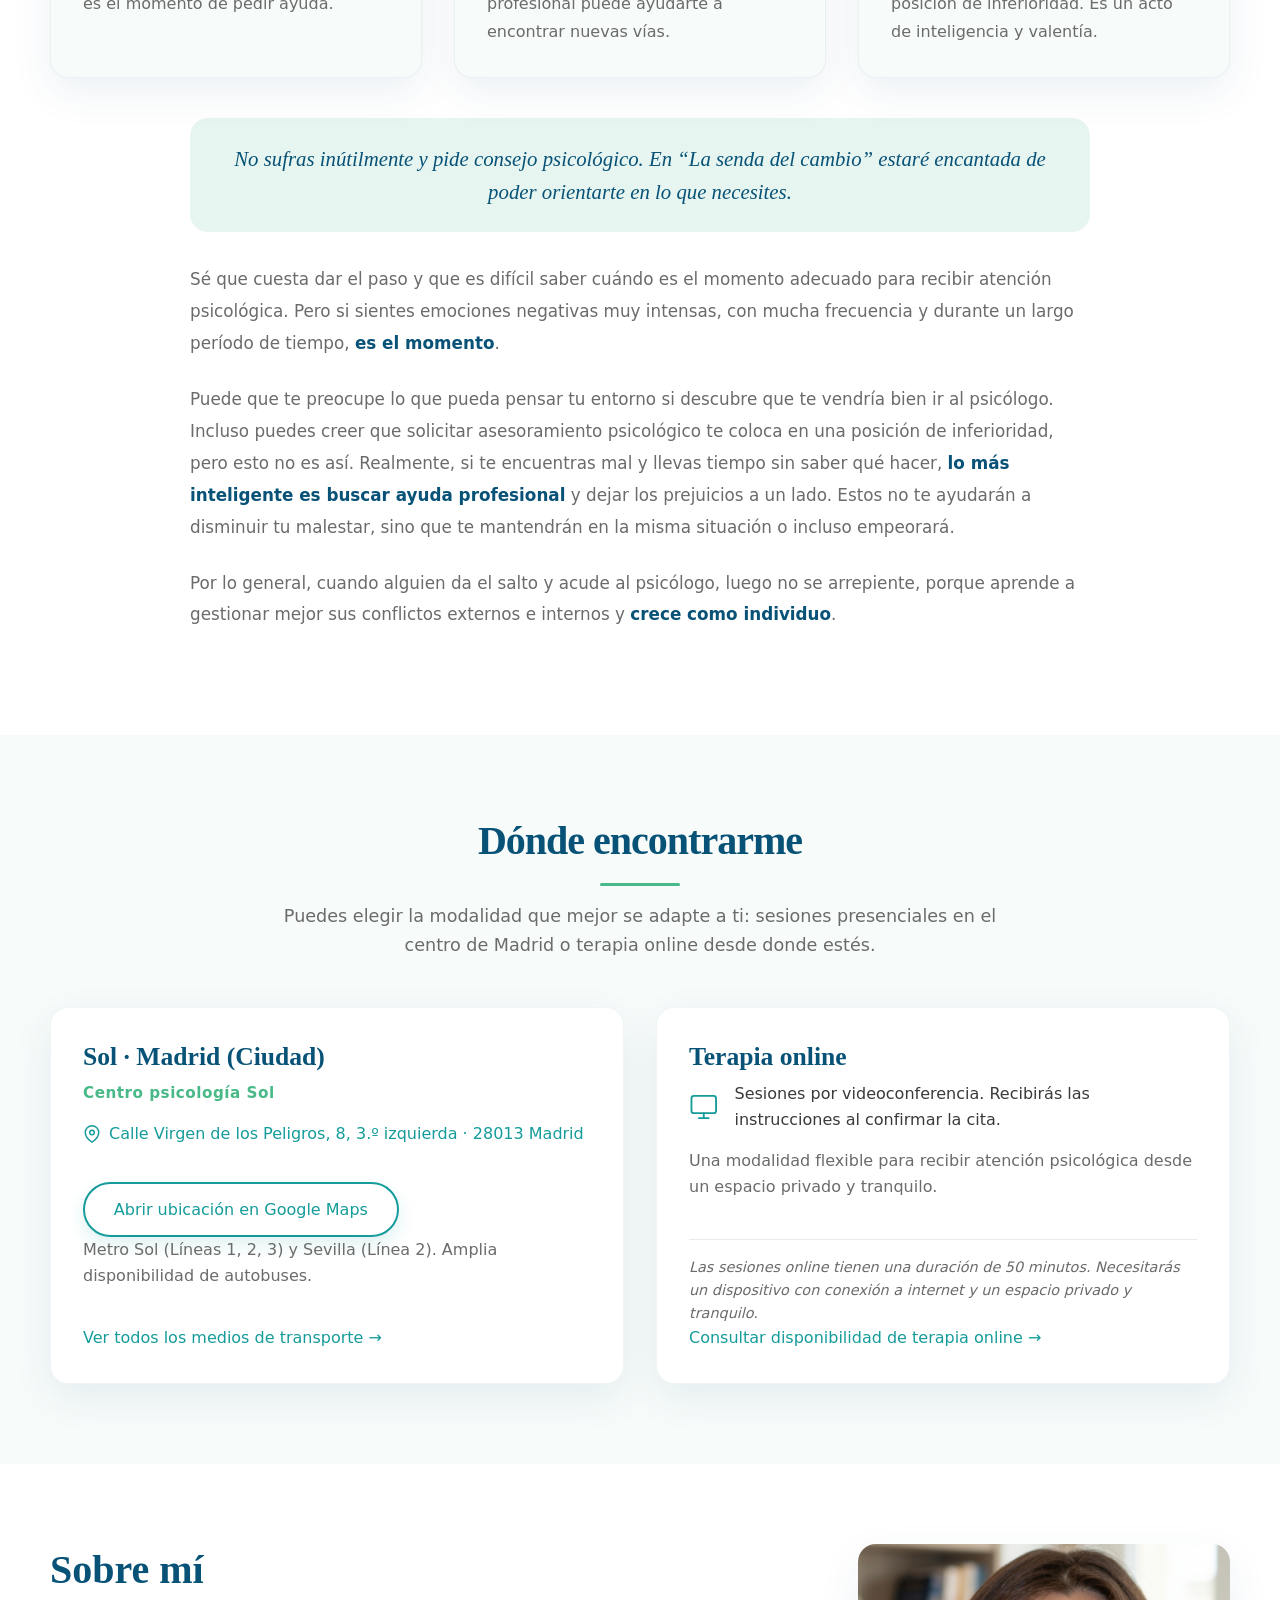
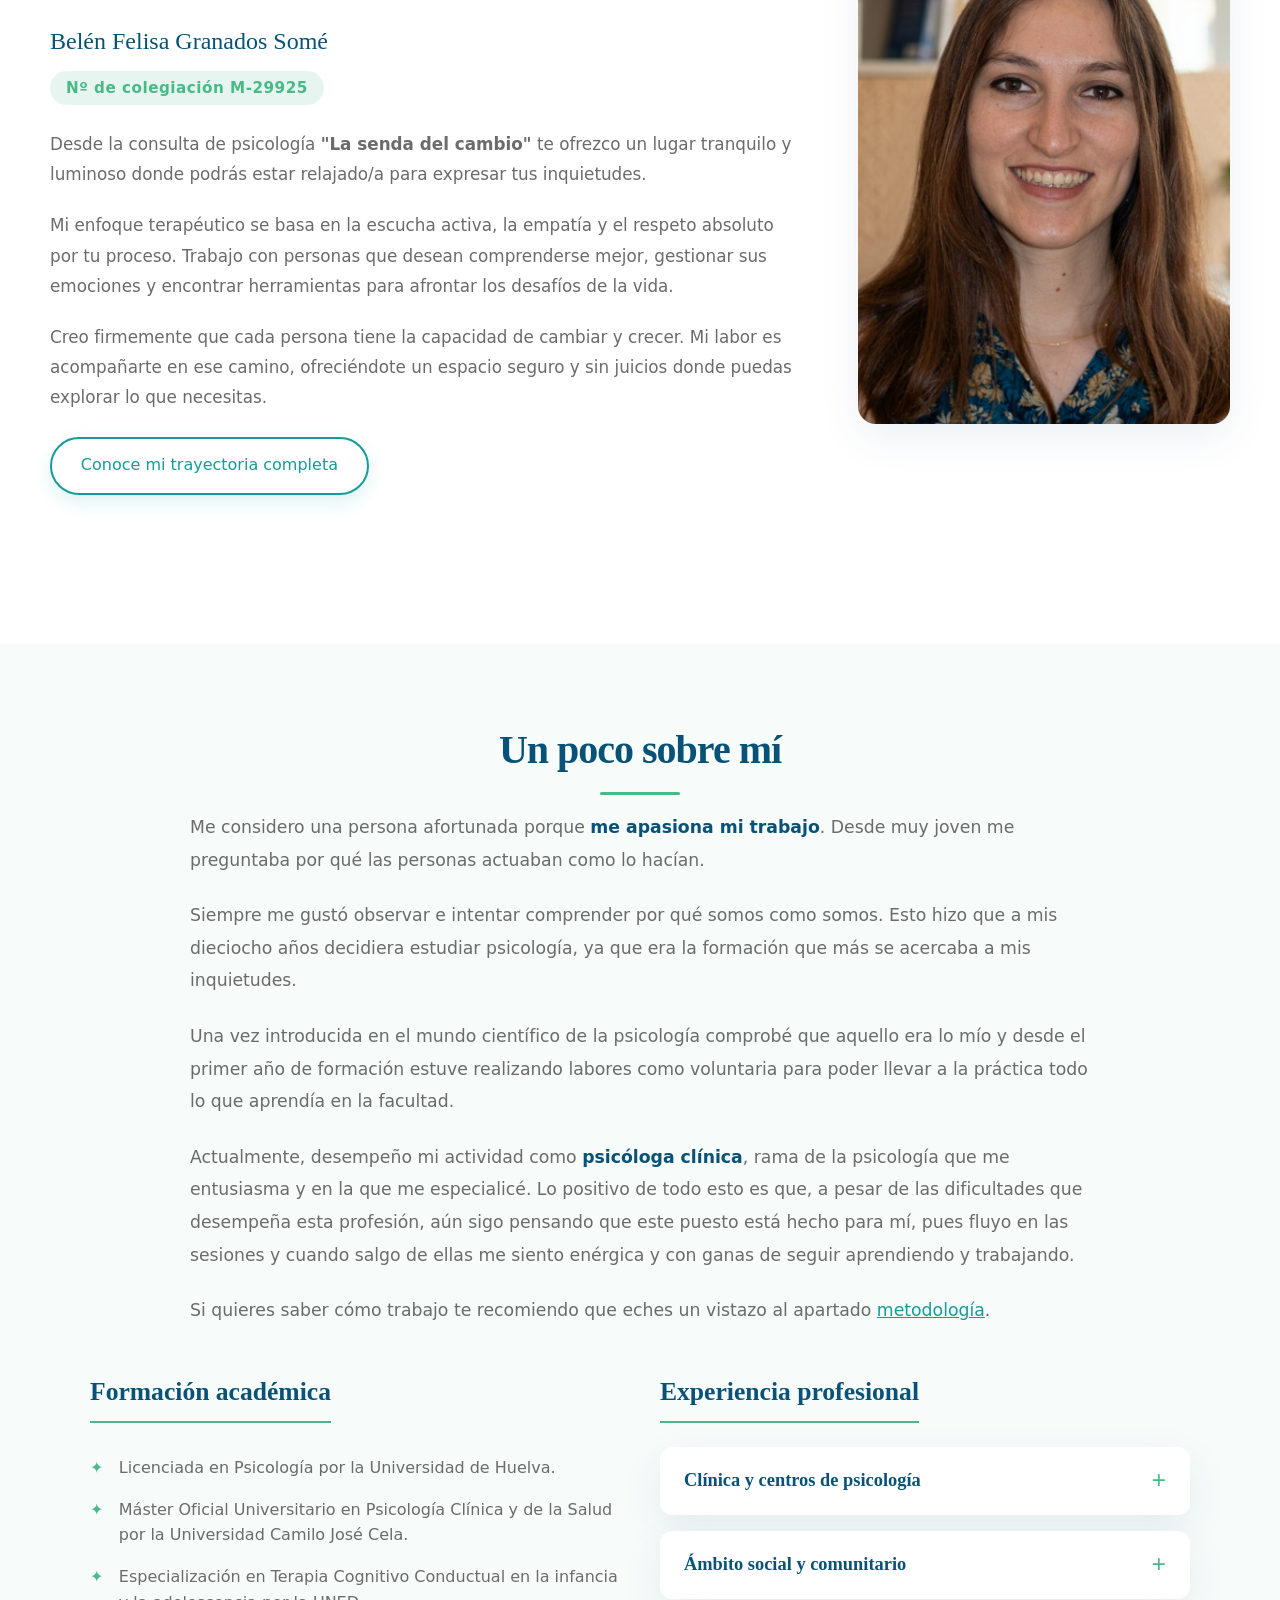
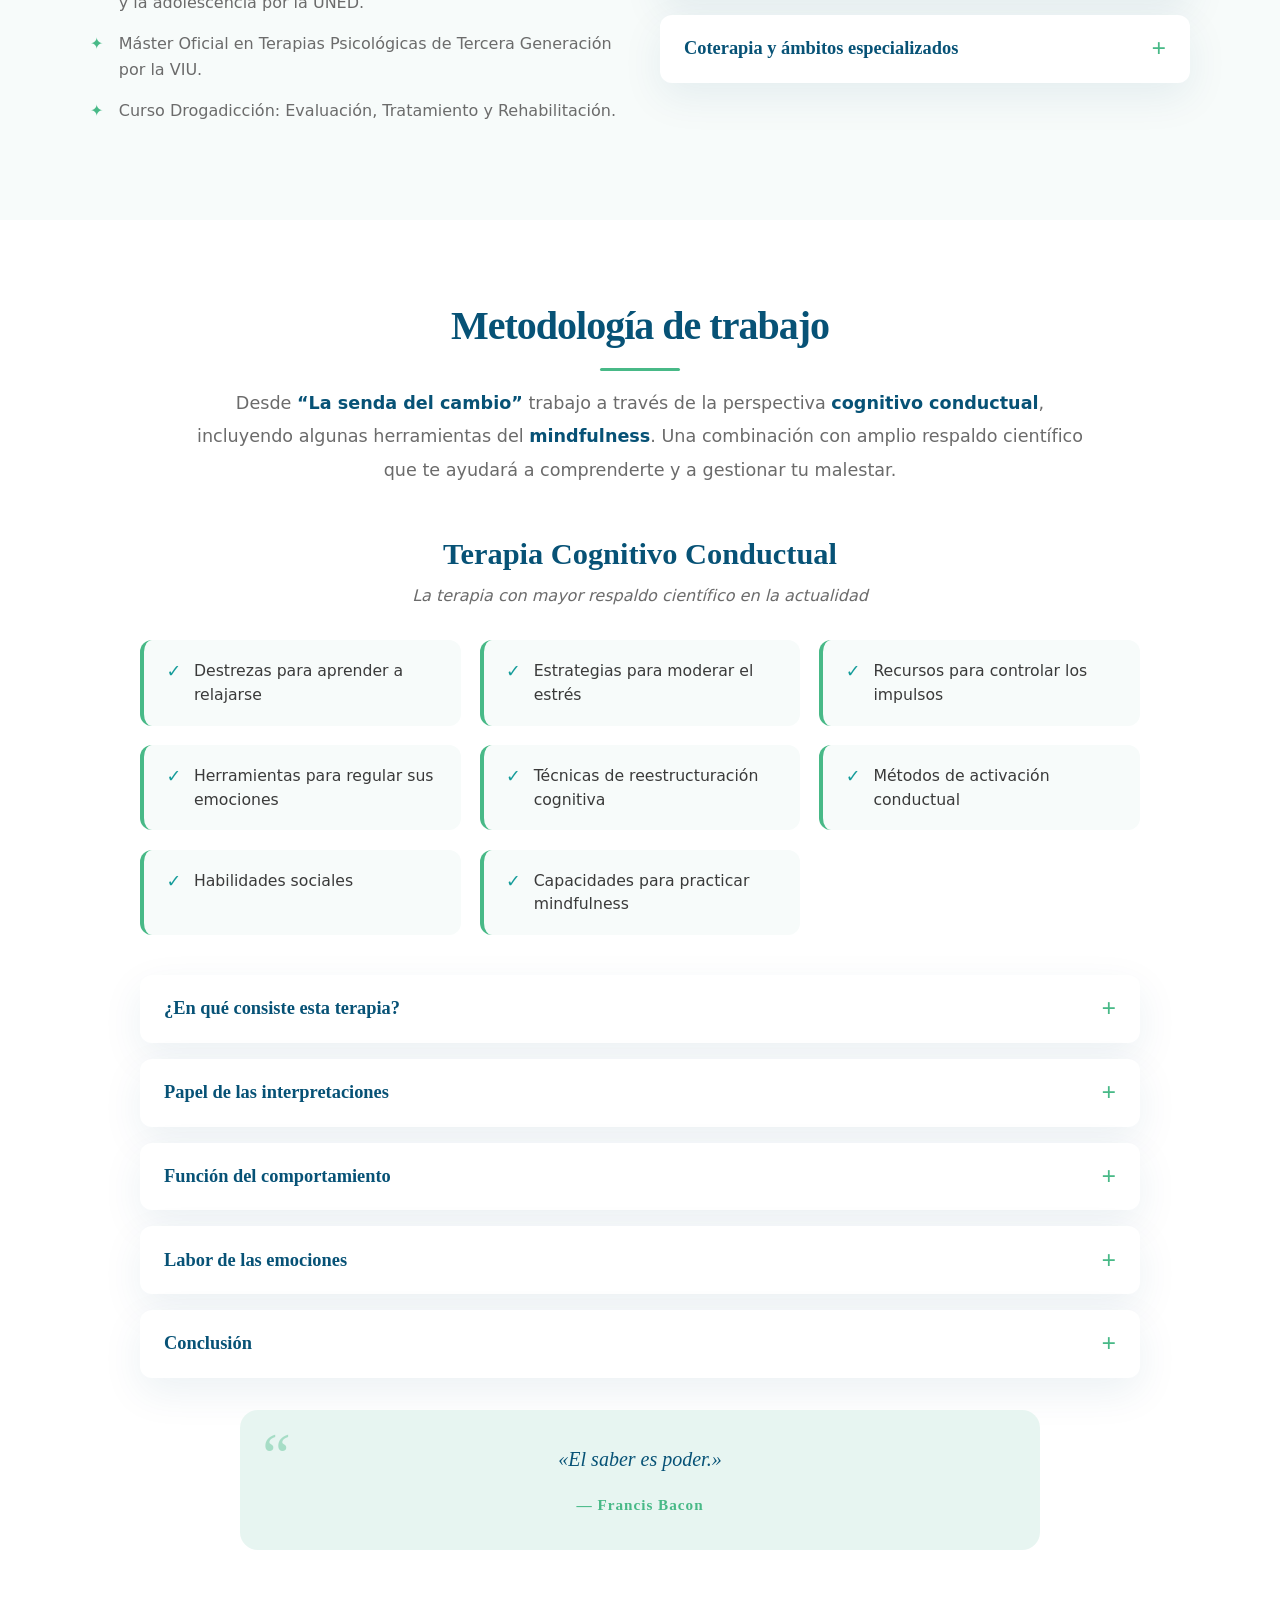
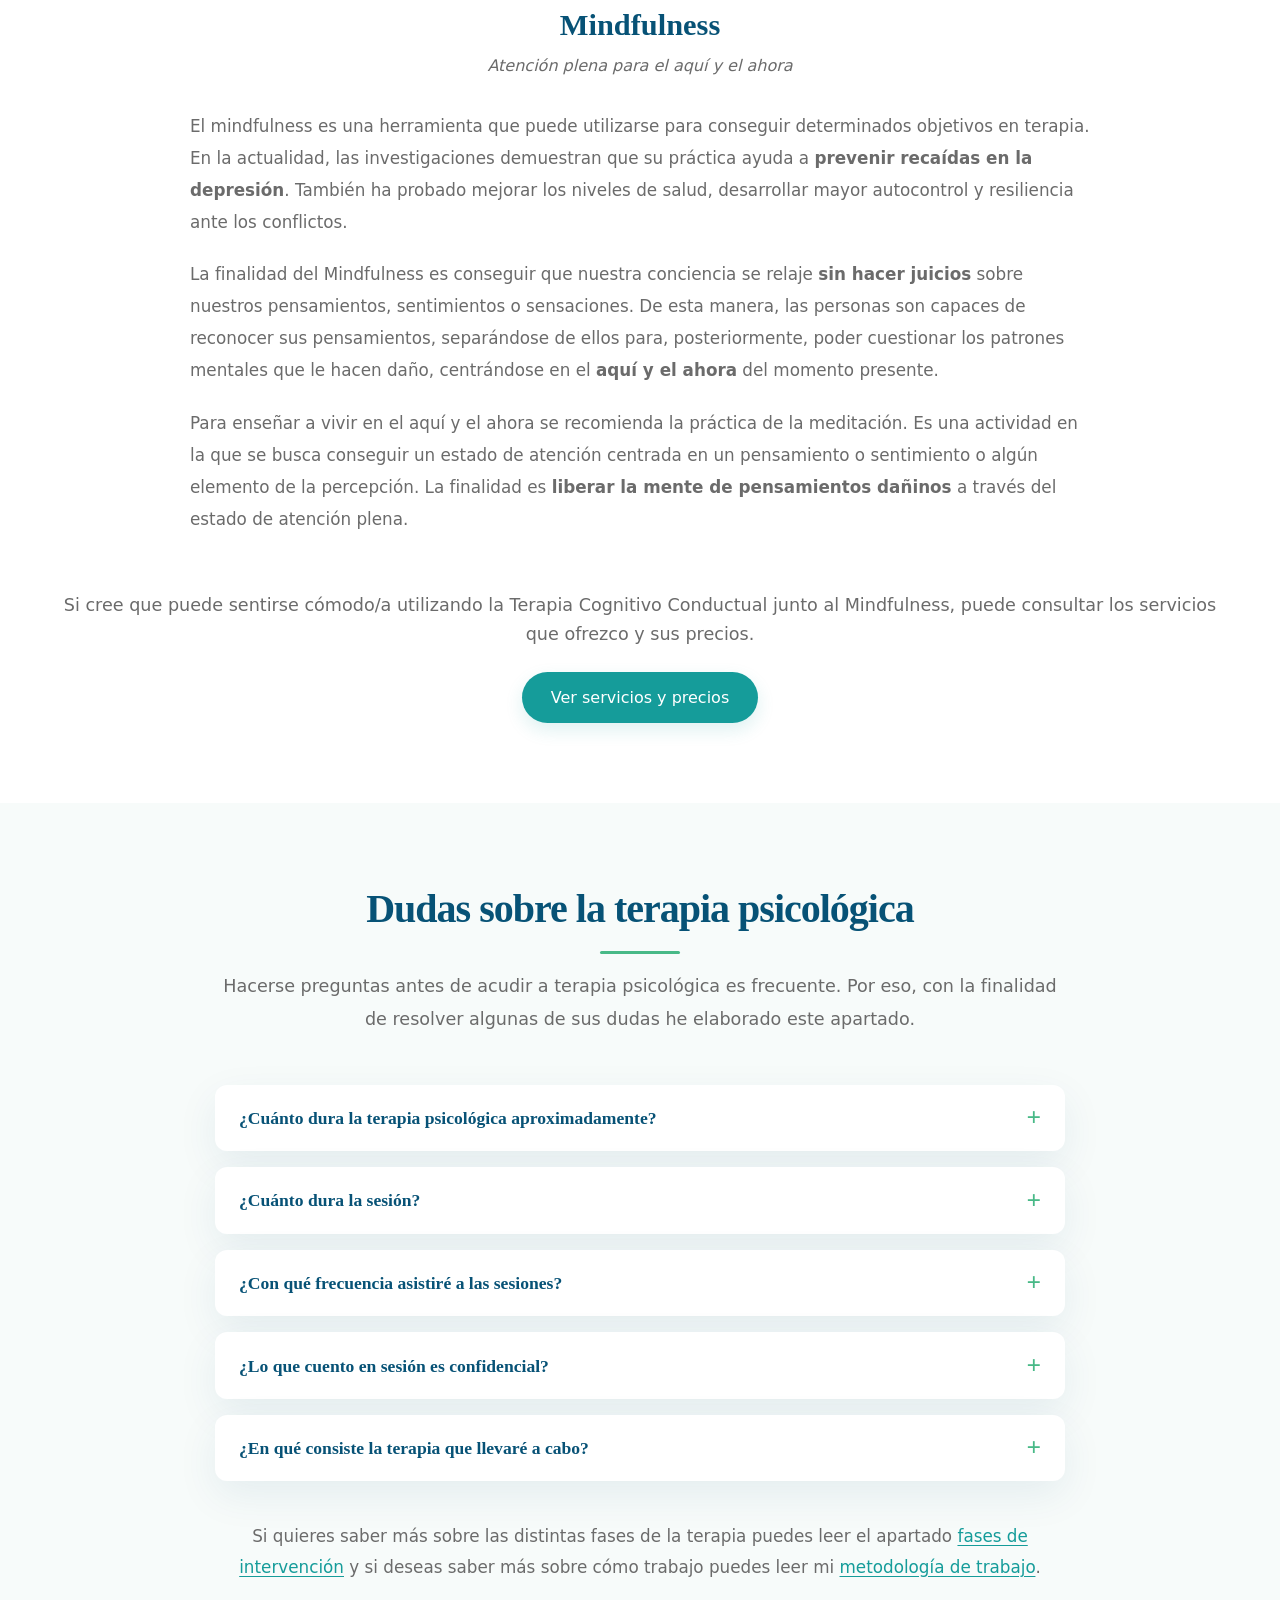
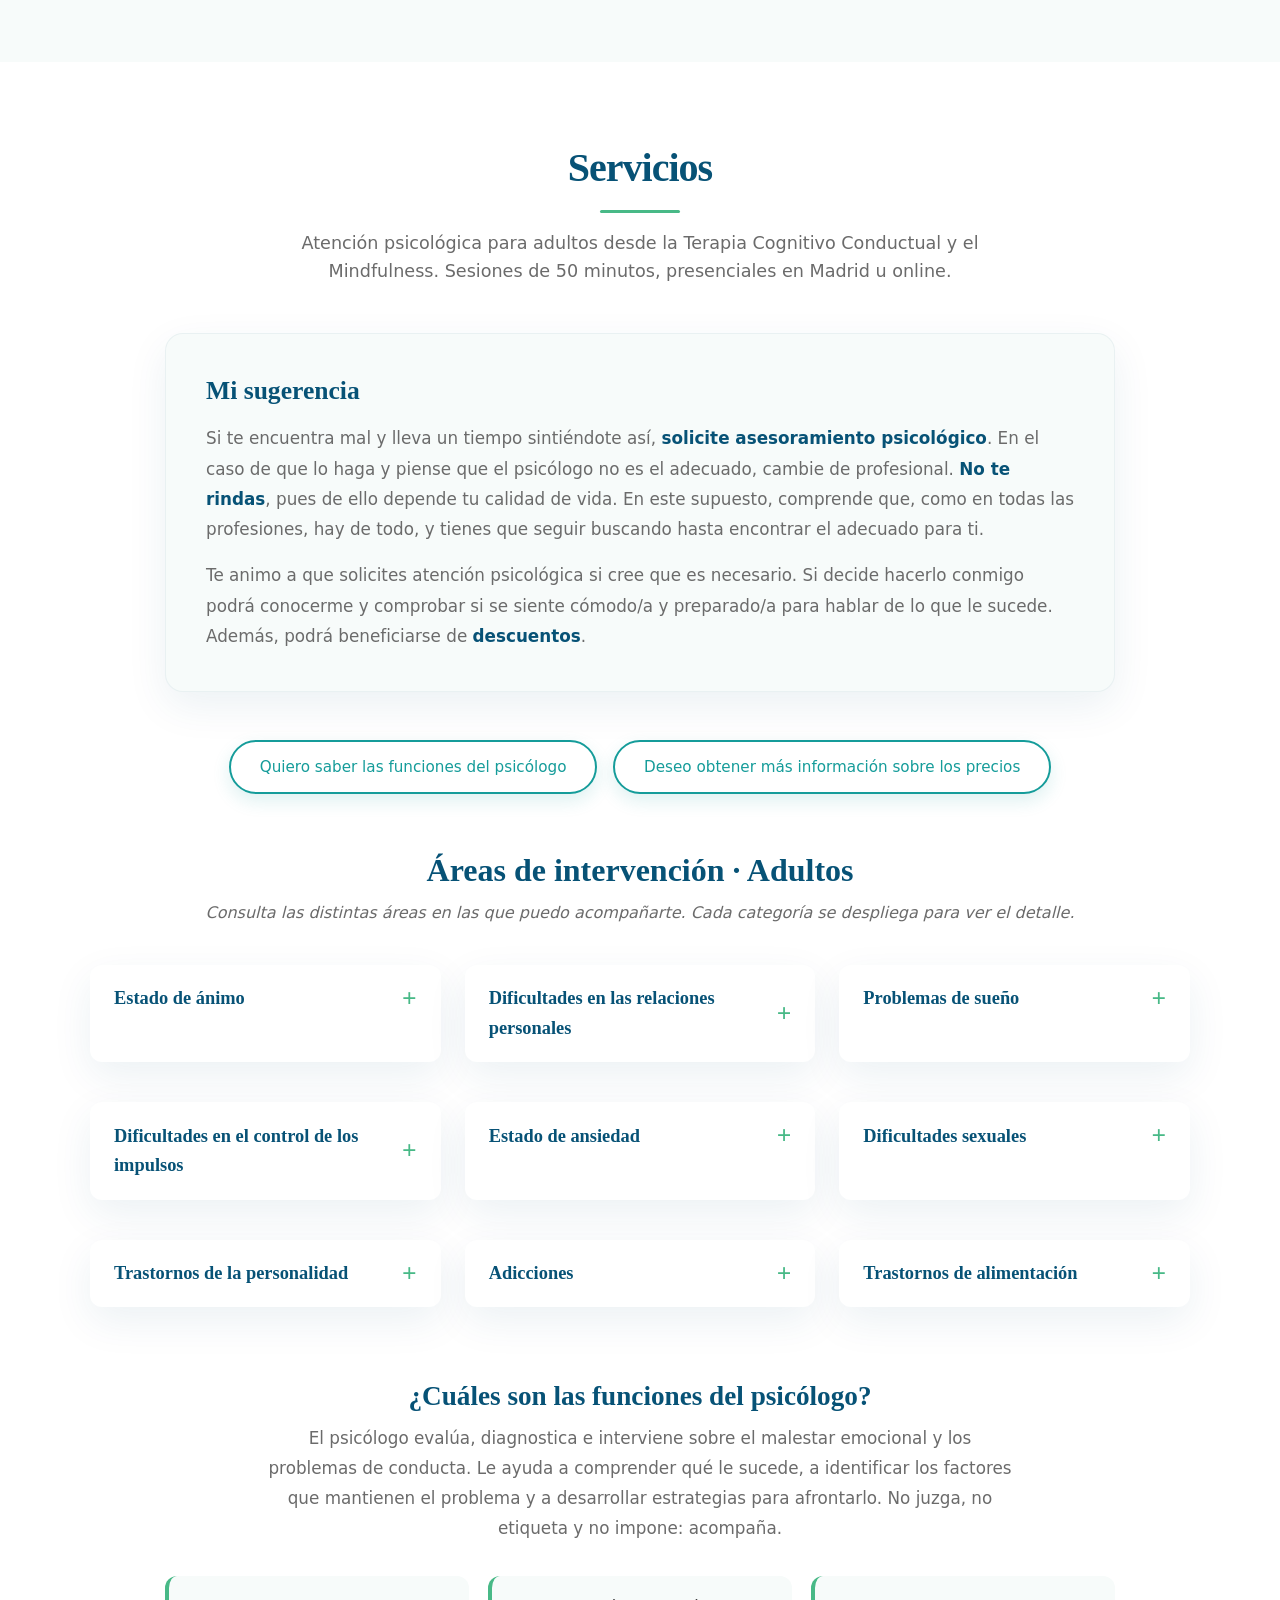
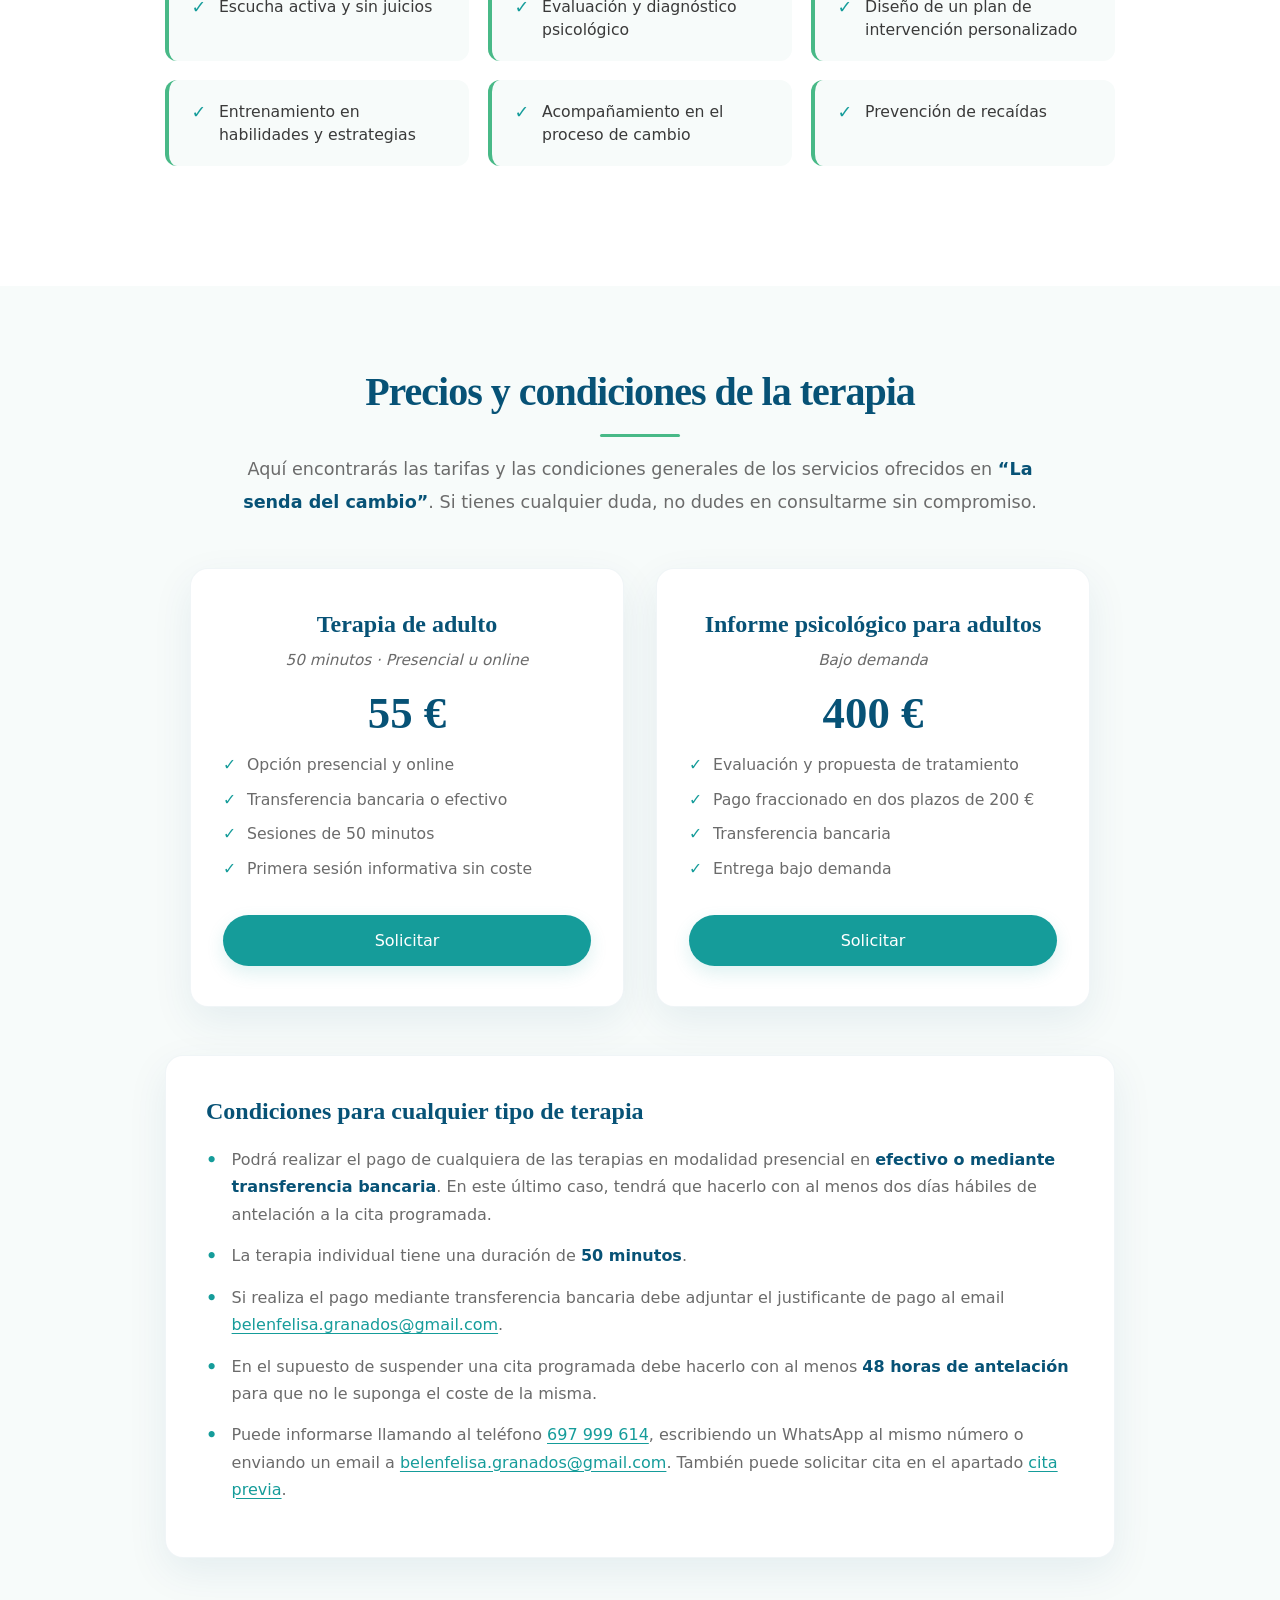
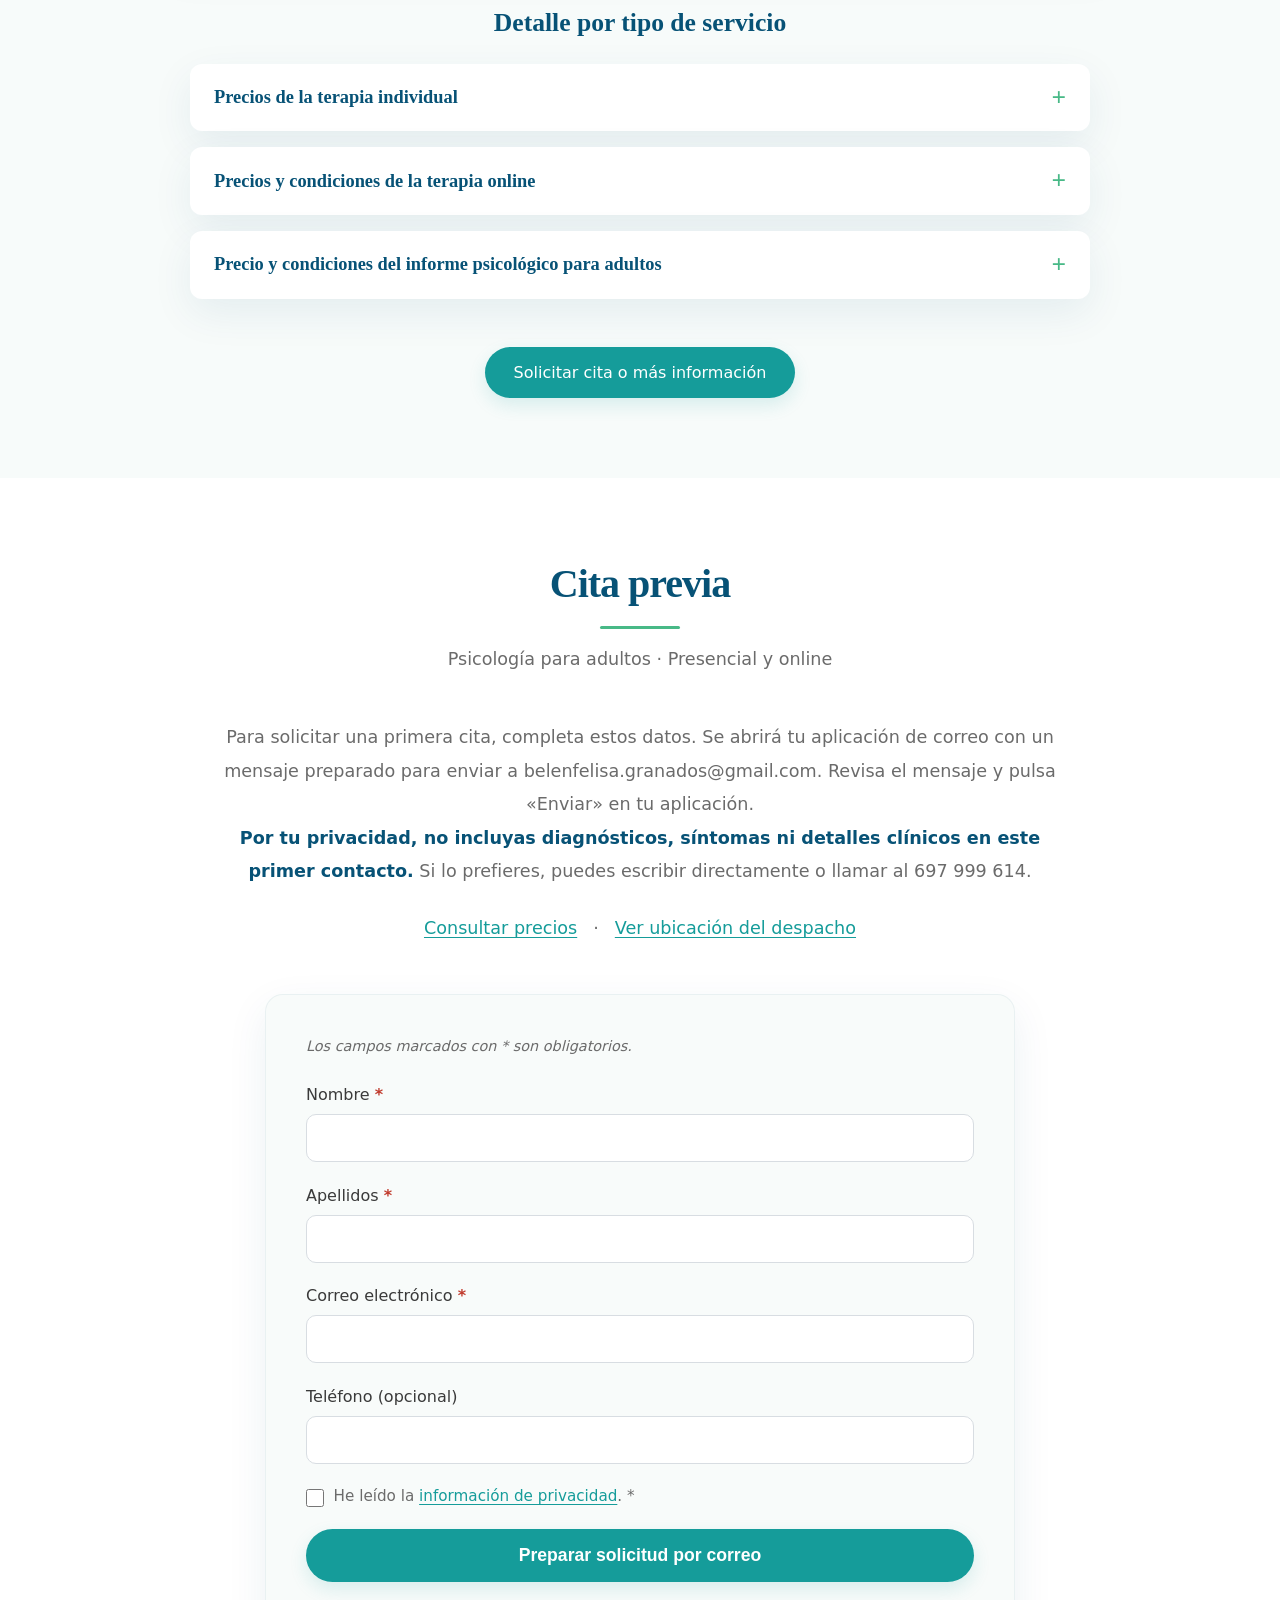
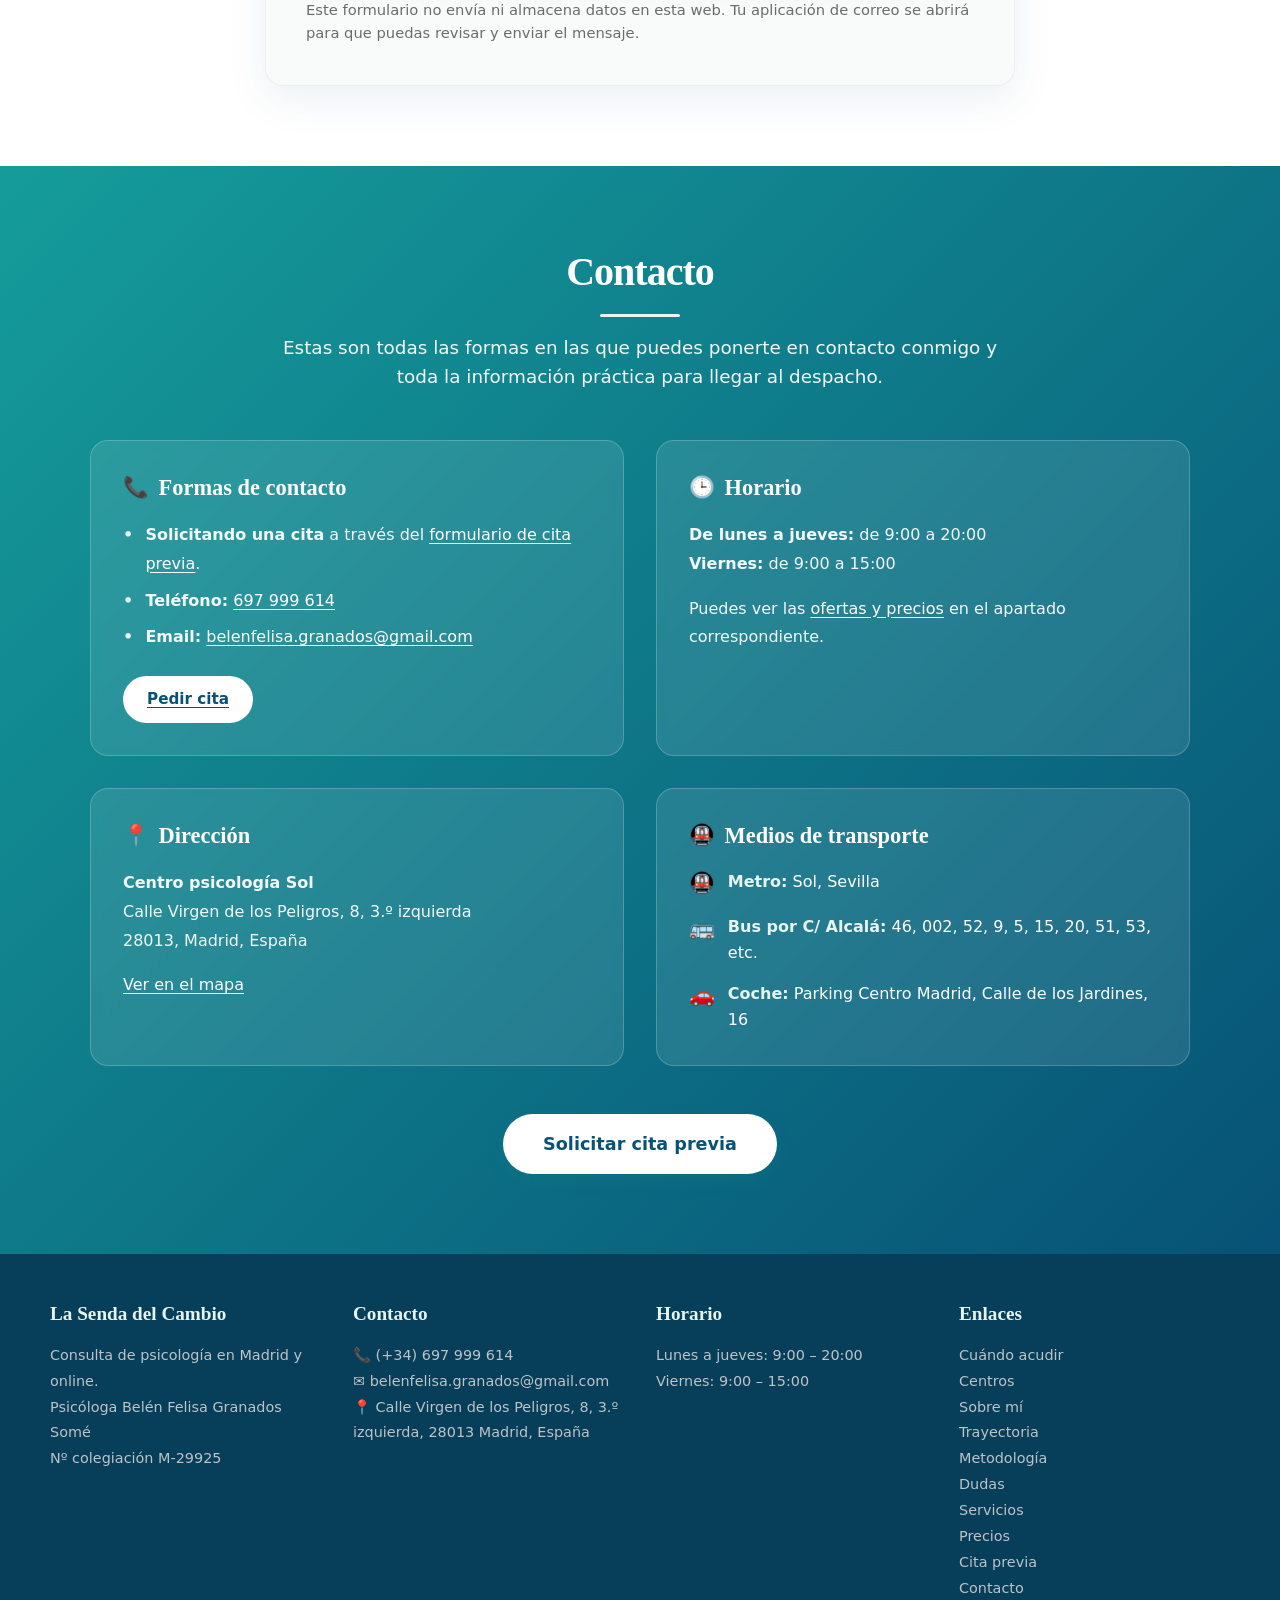
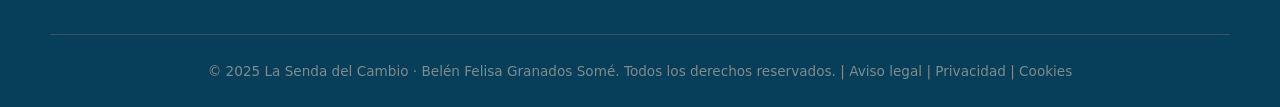
==== commit 04461cd1: "Tuteo en index.html" ====
--- a/index.html
+++ b/index.html
@@ -57,29 +57,29 @@
         <div class="container">
             <h2 class="section-title">¿Cuándo debo solicitar atención psicológica?</h2>
             <p class="intro">
-                Le animo a buscar asesoramiento psicológico si lleva un tiempo sintiéndose mal y no sabe cómo gestionarlo. Se encontrará junto a profesionales que entienden cómo se siente <strong>sin juzgarle</strong>. La labor del psicólogo es enseñarle a encontrar diferentes soluciones a su problema.
+                Te animo a buscar asesoramiento psicológico si llevas un tiempo sintiéndote mal y no sabes cómo gestionarlo. Te encontrarás junto a profesionales que entienden cómo te sientes <strong>sin juzgarte</strong>. La labor del psicólogo es enseñarte a encontrar diferentes soluciones a tu problema.
             </p>
             <div class="cuando-grid">
                 <div class="cuando-item">
                     <span class="icono">⏳</span>
                     <h3>El malestar persiste</h3>
-                    <p>Si siente emociones negativas muy intensas, con mucha frecuencia y durante un largo período de tiempo, es el momento de pedir ayuda.</p>
+                    <p>Si sientes emociones negativas muy intensas, con mucha frecuencia y durante un largo período de tiempo, es el momento de pedir ayuda.</p>
                 </div>
                 <div class="cuando-item">
                     <span class="icono">🧭</span>
-                    <h3>No sabe cómo gestionarlo</h3>
-                    <p>Cuando lleva un tiempo sintiéndose mal y las estrategias que usaba antes ya no le funcionan, un profesional puede ayudarle a encontrar nuevas vías.</p>
+                    <h3>No sabes cómo gestionarlo</h3>
+                    <p>Cuando llevas un tiempo sintiéndote mal y las estrategias que usabas antes ya no te funcionan, un profesional puede ayudarte a encontrar nuevas vías.</p>
                 </div>
                 <div class="cuando-item">
                     <span class="icono">💬</span>
                     <h3>Los prejuicios no ayudan</h3>
-                    <p>Puede preocuparle lo que piense su entorno, pero buscar ayuda profesional no le coloca en una posición de inferioridad. Es un acto de inteligencia y valentía.</p>
+                    <p>Puede preocuparte lo que piense tu entorno, pero buscar ayuda profesional no te coloca en una posición de inferioridad. Es un acto de inteligencia y valentía.</p>
                 </div>
             </div>
             <div class="cuando-texto-largo">
-                <p class="destacado">No sufras inútilmente y pide consejo psicológico. En “La senda del cambio” estaré encantada de poder orientarle en lo que necesite.</p>
-                <p>Sé que cuesta dar el paso y que es difícil saber cuándo es el momento adecuado para recibir atención psicológica. Pero si siente emociones negativas muy intensas, con mucha frecuencia y durante un largo período de tiempo, <strong>es el momento</strong>.</p>
-                <p>Puede que le preocupe lo que pueda pensar su entorno si descubre que le vendría bien ir al psicólogo. Incluso puede creer que solicitar asesoramiento psicológico le coloca en una posición de inferioridad, pero esto no es así. Realmente, si se encuentra mal y lleva tiempo sin saber qué hacer, <strong>lo más inteligente es buscar ayuda profesional</strong> y dejar los prejuicios a un lado. Estos no le ayudarán a disminuir su malestar, sino que le mantendrán en la misma situación o incluso empeorará.</p>
+                <p class="destacado">No sufras inútilmente y pide consejo psicológico. En “La senda del cambio” estaré encantada de poder orientarte en lo que necesites.</p>
+                <p>Sé que cuesta dar el paso y que es difícil saber cuándo es el momento adecuado para recibir atención psicológica. Pero si sientes emociones negativas muy intensas, con mucha frecuencia y durante un largo período de tiempo, <strong>es el momento</strong>.</p>
+                <p>Puede que te preocupe lo que pueda pensar tu entorno si descubre que te vendría bien ir al psicólogo. Incluso puedes creer que solicitar asesoramiento psicológico te coloca en una posición de inferioridad, pero esto no es así. Realmente, si te encuentras mal y llevas tiempo sin saber qué hacer, <strong>lo más inteligente es buscar ayuda profesional</strong> y dejar los prejuicios a un lado. Estos no te ayudarán a disminuir tu malestar, sino que te mantendrán en la misma situación o incluso empeorará.</p>
                 <p>Por lo general, cuando alguien da el salto y acude al psicólogo, luego no se arrepiente, porque aprende a gestionar mejor sus conflictos externos e internos y <strong>crece como individuo</strong>.</p>
             </div>
         </div>
@@ -128,7 +128,7 @@
                     <h2>Sobre mí</h2>
                     <p class="nombre-psicologa">Belén Felisa Granados Somé</p>
                     <span class="colegiacion">Nº de colegiación M-29925</span>
-                    <p>Desde la consulta de psicología <strong>"La senda del cambio"</strong> le ofrezco un lugar tranquilo y luminoso donde podrá estar relajado/a para expresar sus inquietudes.</p>
+                    <p>Desde la consulta de psicología <strong>"La senda del cambio"</strong> te ofrezco un lugar tranquilo y luminoso donde podrás estar relajado/a para expresar tus inquietudes.</p>
                     <p>Mi enfoque terapéutico se basa en la escucha activa, la empatía y el respeto absoluto por tu proceso. Trabajo con personas que desean comprenderse mejor, gestionar sus emociones y encontrar herramientas para afrontar los desafíos de la vida.</p>
                     <p>Creo firmemente que cada persona tiene la capacidad de cambiar y crecer. Mi labor es acompañarte en ese camino, ofreciéndote un espacio seguro y sin juicios donde puedas explorar lo que necesitas.</p>
                     <p style="margin-top:1.5rem;"><a href="#trayectoria" class="btn btn-outline">Conoce mi trayectoria completa</a></p>
@@ -334,15 +334,15 @@
                 <details class="acordeon">
                     <summary>¿En qué consiste la terapia que llevaré a cabo?</summary>
                     <div class="acordeon-content">
-                        <p>Durante las primeras sesiones le haré preguntas sobre su vida en general para poder identificar qué le pasa. Después le explicaré qué le está sucediendo y le sugeriré una forma de cambiar la dinámica. En el resto de sesiones me centraré en su presente teniendo en cuenta los objetivos que nos hemos propuesto juntos.</p>
-                        <p>Tras las sesiones usted se llevará <strong>ejercicios que tendrá que realizar en casa</strong> para poner en práctica lo aprendido. De este modo, cambiará malos hábitos de comportamientos, pensamientos y sentimientos que le hacen sufrir en exceso.</p>
-                        <p>No obstante, no está obligado a hacer los ejercicios, pero si no los realiza la sintomatología se mantendrá durante más tiempo. Por lo tanto, la recuperación será más lenta y la terapia más larga, corriendo el riesgo de que se desmotive.</p>
+                        <p>Durante las primeras sesiones te haré preguntas sobre tu vida en general para poder identificar qué te pasa. Después te explicaré qué te está sucediendo y te sugeriré una forma de cambiar la dinámica. En el resto de sesiones me centraré en tu presente teniendo en cuenta los objetivos que nos hemos propuesto juntos.</p>
+                        <p>Tras las sesiones tú te llevarás <strong>ejercicios que tendrás que realizar en casa</strong> para poner en práctica lo aprendido. De este modo, cambiarás malos hábitos de comportamientos, pensamientos y sentimientos que te hacen sufrir en exceso.</p>
+                        <p>No obstante, no estás obligado a hacer los ejercicios, pero si no los realizas la sintomatología se mantendrá durante más tiempo. Por lo tanto, la recuperación será más lenta y la terapia más larga, corriendo el riesgo de que te desmotive.</p>
                     </div>
                 </details>
             </div>
 
             <p class="faq-cta">
-                Si quiere saber más sobre las distintas fases de la terapia puede leer el apartado <a href="#metodologia">fases de intervención</a> y si desea saber más sobre cómo trabajo puede leer mi <a href="#metodologia">metodología de trabajo</a>.
+                Si quieres saber más sobre las distintas fases de la terapia puedes leer el apartado <a href="#metodologia">fases de intervención</a> y si deseas saber más sobre cómo trabajo puedes leer mi <a href="#metodologia">metodología de trabajo</a>.
             </p>
         </div>
     </section>
@@ -355,8 +355,8 @@
 
             <div class="sugerencia-box">
                 <h3>Mi sugerencia</h3>
-                <p>Si se encuentra mal y lleva un tiempo sintiéndose así, <strong>solicite asesoramiento psicológico</strong>. En el caso de que lo haga y piense que el psicólogo no es el adecuado, cambie de profesional. <strong>No se rinda</strong>, pues de ello depende su calidad de vida. En este supuesto, comprenda que, como en todas las profesiones, hay de todo, y tiene que seguir buscando hasta encontrar el adecuado para usted.</p>
-                <p>Le animo a que solicite atención psicológica si cree que es necesario. Si decide hacerlo conmigo podrá conocerme y comprobar si se siente cómodo/a y preparado/a para hablar de lo que le sucede. Además, podrá beneficiarse de <strong>descuentos</strong>.</p>
+                <p>Si te encuentra mal y lleva un tiempo sintiéndote así, <strong>solicite asesoramiento psicológico</strong>. En el caso de que lo haga y piense que el psicólogo no es el adecuado, cambie de profesional. <strong>No te rindas</strong>, pues de ello depende tu calidad de vida. En este supuesto, comprende que, como en todas las profesiones, hay de todo, y tienes que seguir buscando hasta encontrar el adecuado para ti.</p>
+                <p>Te animo a que solicites atención psicológica si cree que es necesario. Si decide hacerlo conmigo podrá conocerme y comprobar si se siente cómodo/a y preparado/a para hablar de lo que le sucede. Además, podrá beneficiarse de <strong>descuentos</strong>.</p>
             </div>
 
             <div class="enlaces-rapidos">
